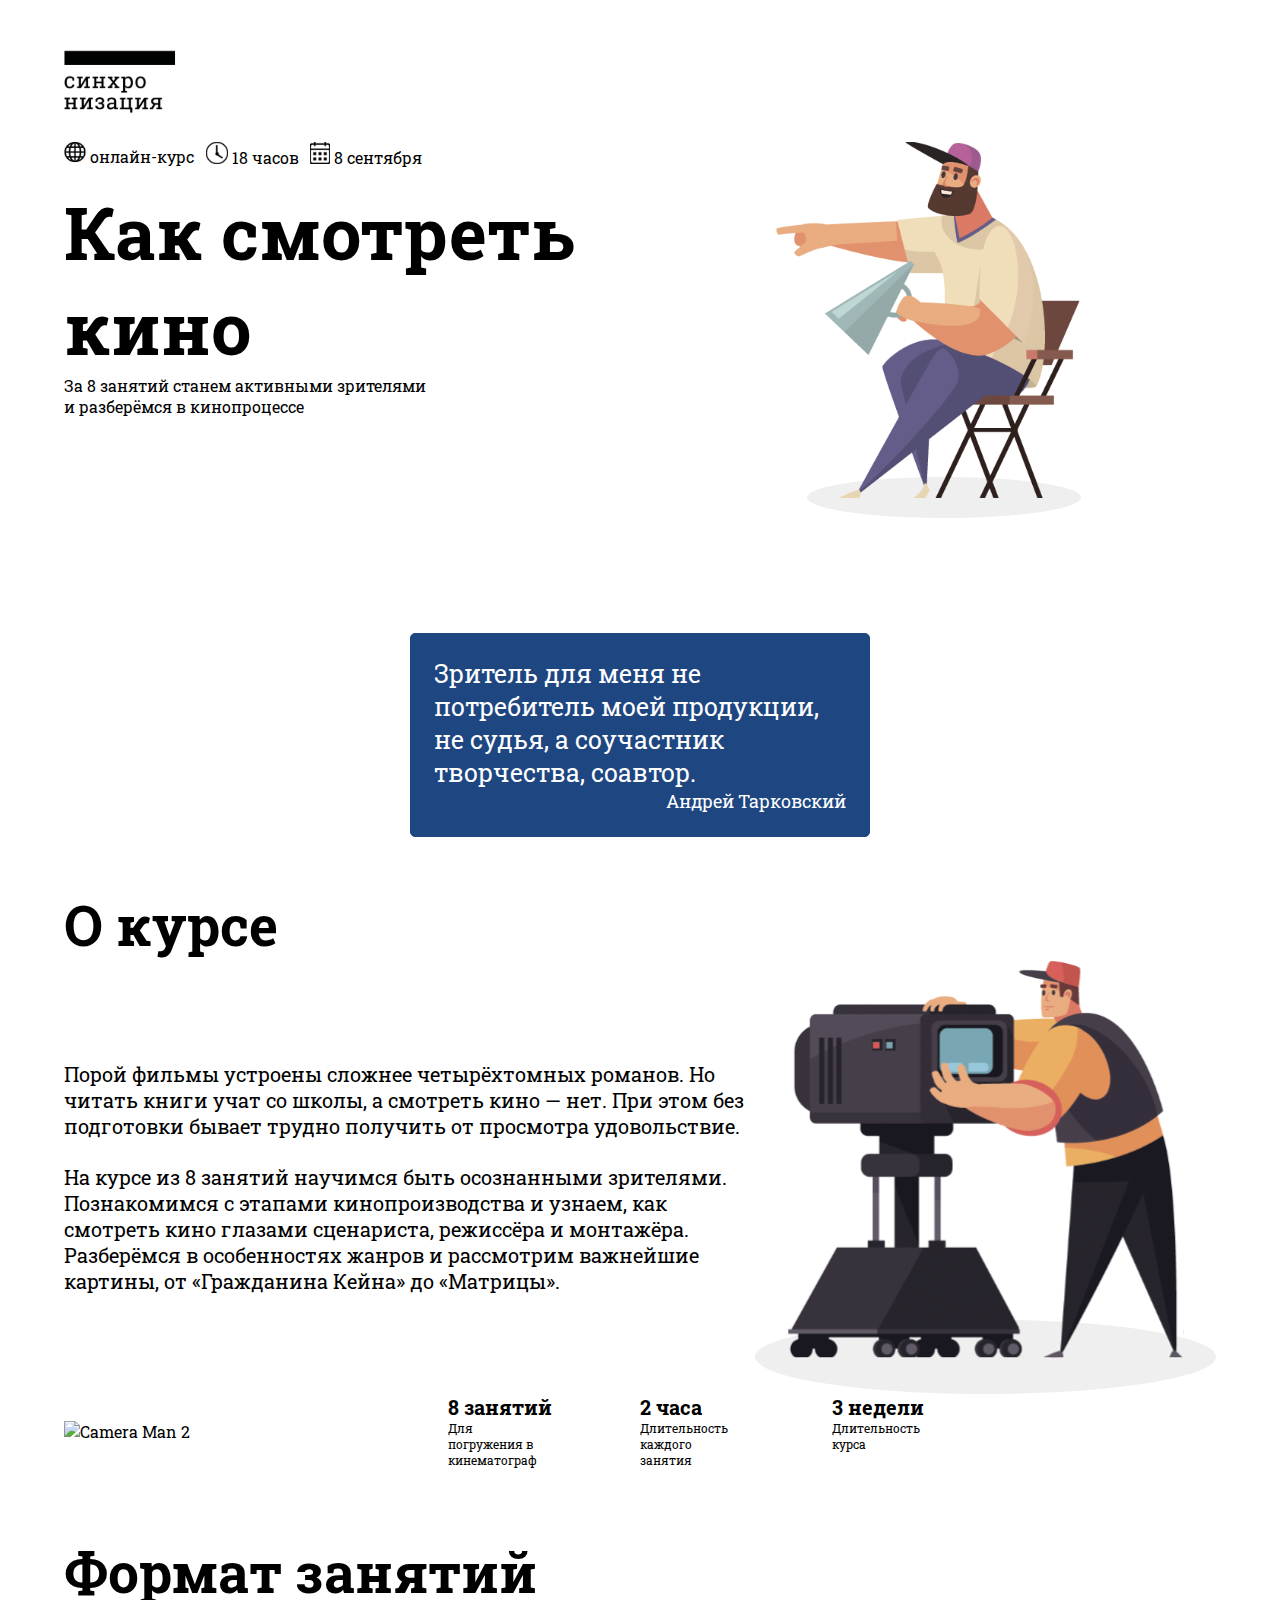
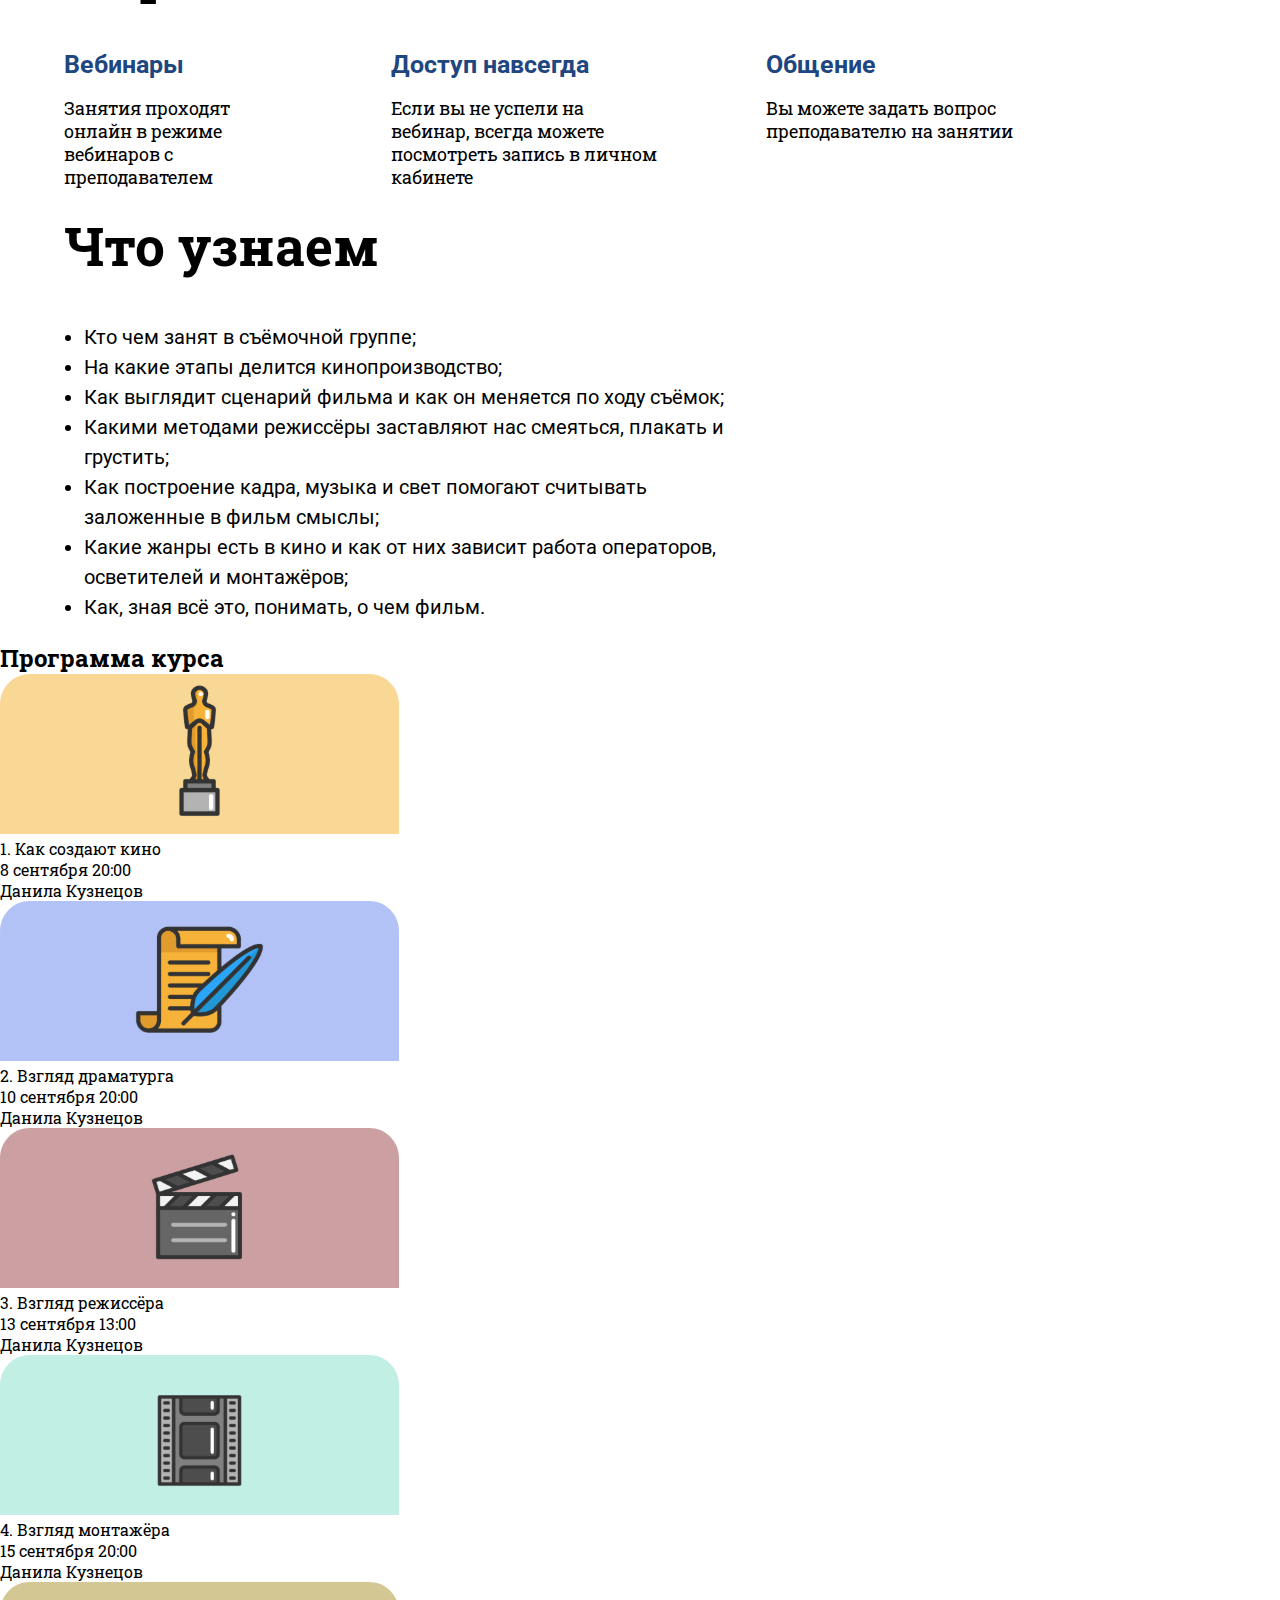
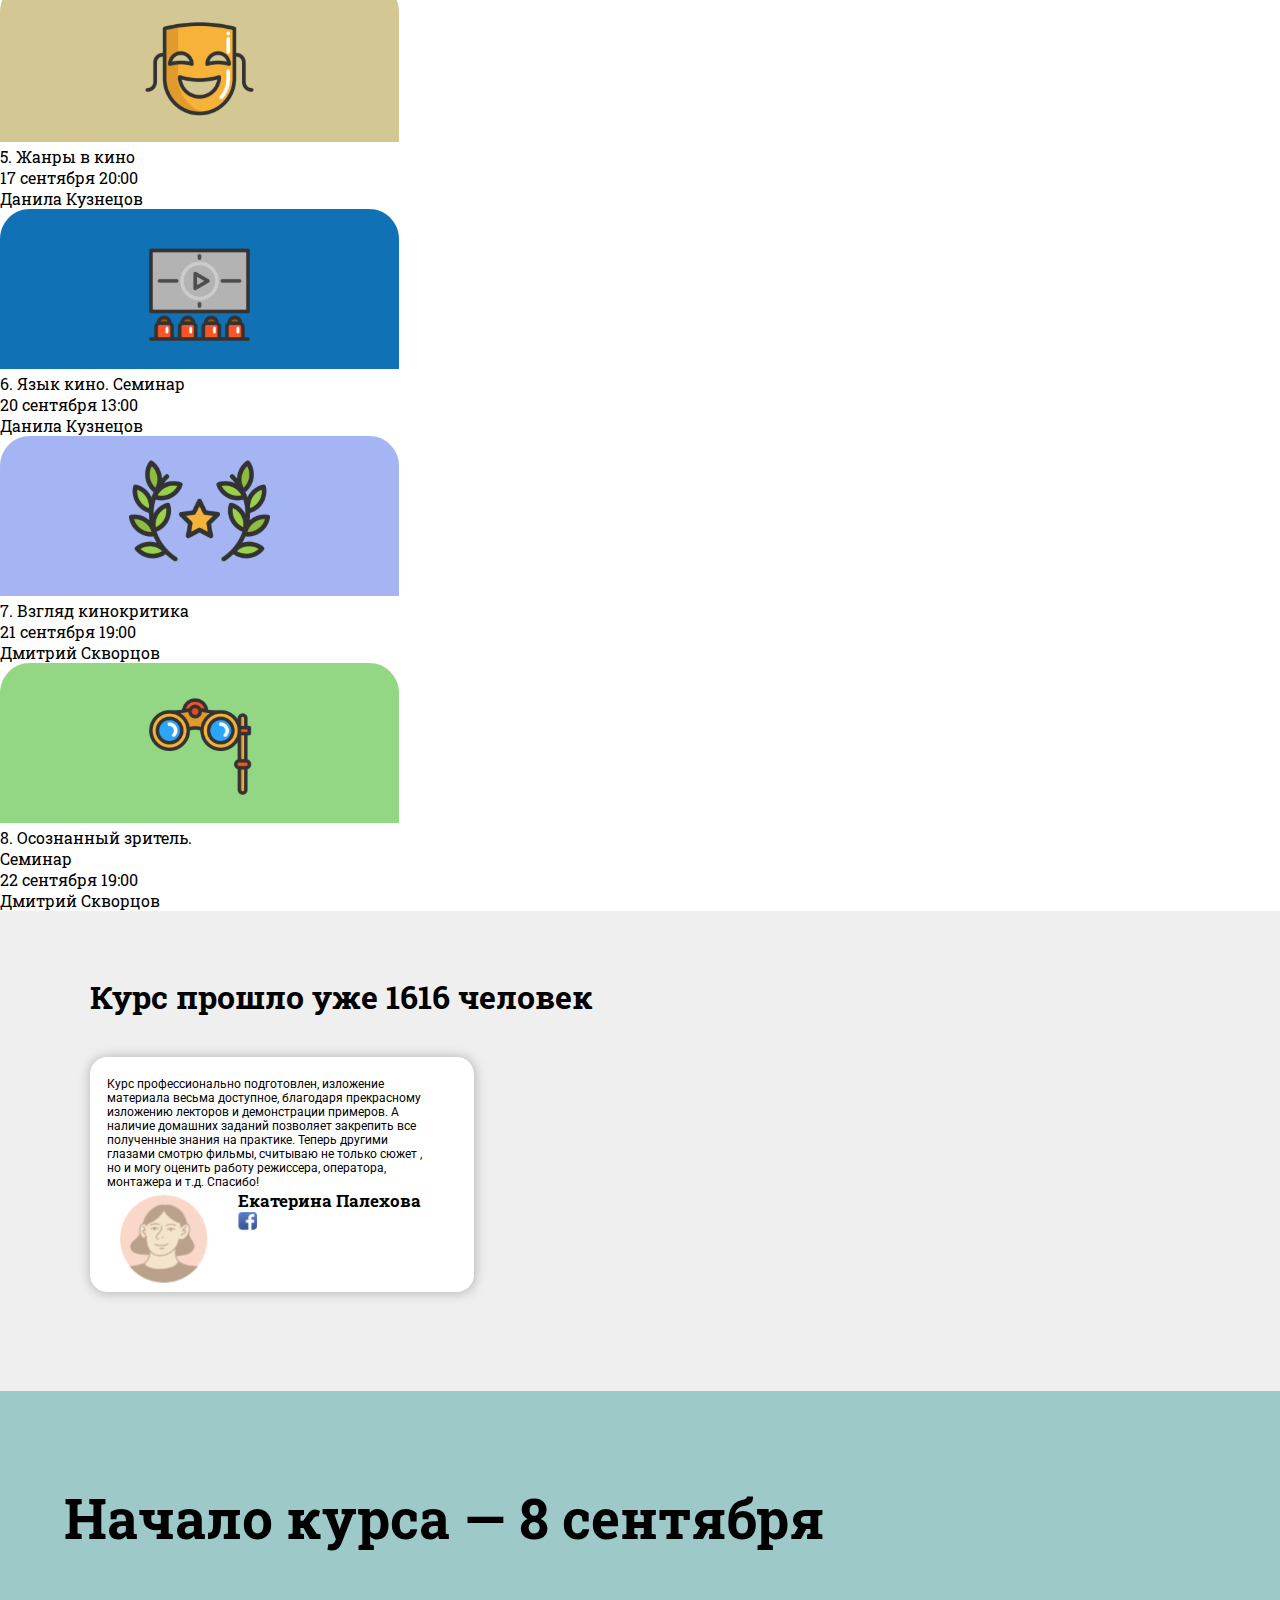
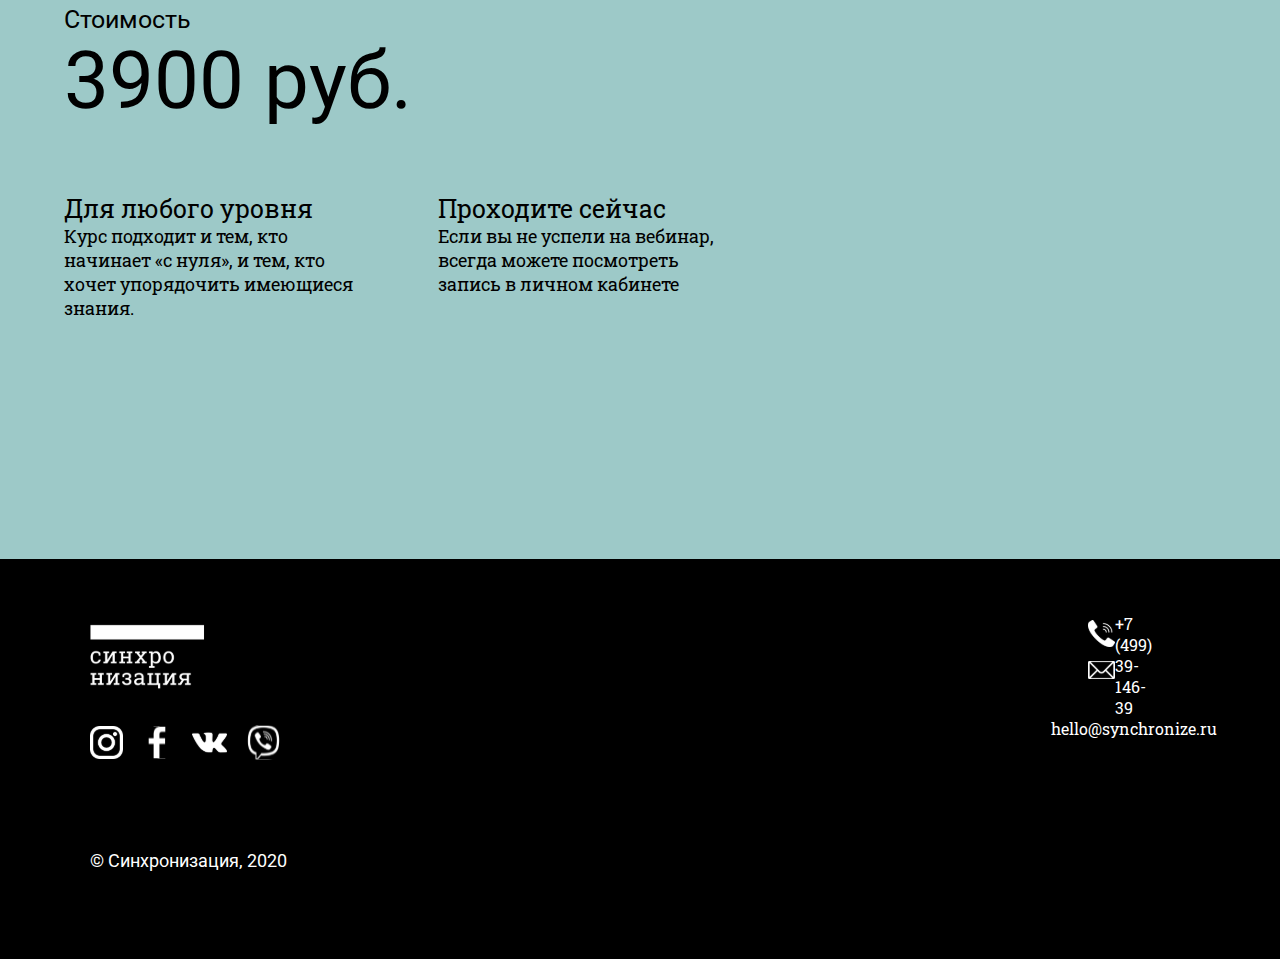
==== index.html @ 1a5b7fbc "Update index.html" ====
<!DOCTYPE html>
<html lang="en">

<head>
    <meta charset="UTF-8">
    <meta http-equiv="X-UA-Compatible" content="IE=edge">
    <meta name="viewport" content="width=device-width, initial-scale=1.0">
    <title>Document</title>
    <link rel="stylesheet" href="header.css">
    <link rel="stylesheet" href="section2.css">
    <link rel="stylesheet" href="section1.css">
    <link rel="stylesheet" href="general.css">
    <link rel="stylesheet" href="header.css">
    <link rel="stylesheet" href="footer.css">
</head>

<body>
    <header>
        <div>
            <div class="h-kak-smotret-film">
               <div class="h-logo">
                  <img src="./img/part-1-logo_mobile_black 1 (1).svg" alt="logo">
               </div>
               
               <div class="h-section-2">
                  <div class="h-icon-and-text">
                     <div class="h-icons">
                        <div class="h-margin-icon">
                           <img class="h-globe-icon" src="./img/part-1-globe.svg" alt="Globe Icon">
                           <span class="h-globe-info margin-text-logo">онлайн-курс</span>
                        </div>
      
                        <div class="h-margin-icon ">
                           <img class="h-clock-icon" src="./img/part-1-clock-icon.svg" alt="Clock Icon">
                           <span class="h-Clock-info margin-text-logo">18 часов</span>
                        </div>
      
                        <div>
                           <img class="h-calendar-icon" src="./img/part-1calendar_2.svg" alt="Calendar Icon">
                           <span class="h-calendar-info margin-text-logo">8 сентября</span>
                        </div>
                     </div>
                     <div class="h-left-box">
                        <h1>Как смотреть кино</h1>
                        <p>За 8 занятий станем активными зрителями <br>
                              и разберёмся в кинопроцессе</p>
                     </div>  
                  </div>
                  <div class="h-right-box">
                     <div class="h-img">
                        <img class="h-img-1" src="img/part-1-chair-sitting-man.svg" alt="">
                     </div>
                  </div>
               </div>
            
      
               <div class="h-blue-box">
                  <div>
                     <p class="h-comment">Зритель для меня 
                        не <br>потребитель моей продукции,<br> не судья, а соучастник<br> творчества, соавтор. </p>
                     <p class="h-comment-author">Андрей Тарковский</p>
                  </div>
               </div>
            </div>
 
      
         <div class="h-o-kurse">
            <div class="h-section-1">
               <h1>О курсе</h1>
      
               <div class="h-container">
                  <div class="h-left-box">
                     <div class="h-text">
                        <p>Порой фильмы устроены сложнее четырёхтомных романов. Но читать книги учат со школы, а смотреть
                           кино — нет. При этом без подготовки бывает трудно получить от просмотра удовольствие.
                        </p>
                        <p> На курсе из 8 занятий научимся быть осознанными зрителями. Познакомимся с этапами
                           кинопроизводства и узнаем, как смотреть кино глазами сценариста, режиссёра и монтажёра.
                           Разберёмся в особенностях жанров и рассмотрим важнейшие картины, от «Гражданина Кейна» до
                           «Матрицы».
                        </p>
                     </div>
                  </div>
                  <div class="h-right-box">
                     <div class="h-img">
                        <img class="h-img-1" src="img/part-2-camerman.svg" alt="Camera Man">
                     </div>
                  </div>
               </div>
            </div>
            <div class="h-section-2">
               <div class="h-container">
      
                  <div class="h-left-box">
                     <div class="h-img">
                        <img src="h-img/part-2-other-cameraman.svg" alt="Camera Man 2">
                     </div>
                  </div>
                  <div class="h-right-box">
                     <div class="h-text">
                        <h3 class="h-heading3">8 занятий </h3>
                        <p class="h-text2">Для погружения
                           в кинематограф</p>
                     </div>
                     <div class="h-text">
                        <h3 class="h-heading3">2 часа </h3>
                        <p class="h-text2">Длительность
                           каждого занятия</p>
                     </div>
                     <div class="h-text">
                        <h3 class="h-heading3">3 недели</h3>
                        <p class="h-text2">Длительность
                           курса</p>
                     </div>
                  </div>
               </div>
            </div>
         </div>
    </header>

      
    <article>
      <main>
            <div class="m-all">
                <h2 class="m-first">Формат занятий</h2>
                <div class="m-txtname">
                    <div class="m-txt1">
                        <p class="m-blue">Вебинары</p>
                        <p class="m-black">Занятия проходят онлайн
                            в режиме вебинаров
                            с преподавателем</p>
                    </div>
                    <div class="m-txt2">
                        <p class="m-blue">Доступ навсегда</p>
                        <p class="m-black">Если вы не успели на вебинар, всегда можете посмотреть запись в личном кабинете</p>
    
                    </div>
                    <div class="m-txt3">
                        <p class="m-blue">Общение</p>
                        <p class="m-black">Вы можете задать вопрос преподавателю на занятии</p>
    
                    </div>
    
                </div>
            </div>
            <div class="m-all2">
                <h2 class="m-second">Что узнаем</h2>
                <ul class="m-list">
                    <li>Кто чем занят в съёмочной группе;</li>
                    <li>На какие этапы делится кинопроизводство;</li>
                    <li>Как выглядит сценарий фильма и как он меняется по ходу съёмок;</li>
                    <li>Какими методами режиссёры заставляют нас смеяться, плакать и грустить;</li>
                    <li>Как построение кадра, музыка и свет помогают считывать заложенные в фильм смыслы;</li>
                    <li>Какие жанры есть в кино и как от них зависит работа операторов, осветителей и монтажёров;</li>
                    <li>Как, зная всё это, понимать, о чем фильм.</li>
                </ul>
            </div>
        </main>
      
        <section>
            <div class="s-main2">
                <div class="s-main2h2">
                    <h2>Программа курса</h2>
                </div>
                <div class="s-main2container">
                    <div class="s-rec">
                        <img src="img/Rectangle 5.svg" alt="Rectangle5">
                        <p class="s-main2-p1">1. Как создают кино</p>
                        <p class="s-main2-p2">8 сентября 20:00<br>Данила Кузнецов</p>
                    </div>
                    <div class="s-rec">
                        <img src="img/Rectangle 7.svg" alt="Rectangle5">
                        <p class="s-main2-p1">2. Взгляд драматурга</p>
                        <p class="s-main2-p2">10 сентября 20:00<br>Данила Кузнецов</p>
                    </div>
                    <div class="s-rec">
                        <img src="img/Rectangle 9.svg" alt="Rectangle5">
                        <p class="s-main2-p1">3. Взгляд режиссёра</p>
                        <p class="s-main2-p2">13 сентября 13:00<br>Данила Кузнецов</p>
                    </div>
                    <div class="s-rec">
                        <img src="img/Rectangle 13.svg" alt="Rectangle5">
                        <p class="s-main2-p1">4. Взгляд монтажёра</p>
                        <p class="s-main2-p2">15 сентября 20:00<br>Данила Кузнецов</p>
                    </div>
                    <div class="s-rec">
                        <img src="img/Rectangle 14.svg" alt="Rectangle5">
                        <p class="s-main2-p1">5. Жанры в кино</p>
                        <p class="s-main2-p2">17 сентября 20:00<br>Данила Кузнецов</p>
                    </div>
                    <div class="s-rec">
                        <img src="img/Rectangle 15.svg" alt="Rectangle5">
                        <p class="s-main2-p1">6. Язык кино. Семинар</p>
                        <p class="s-main2-p2">20 сентября 13:00<br>Данила Кузнецов</p>
                    </div>
                    <div class="s-rec">
                        <img src="img/Rectangle 19.svg" alt="Rectangle5">
                        <p class="s-main2-p1">7. Взгляд кинокритика</p>
                        <p class="s-main2-p2">21 сентября 19:00<br>Дмитрий Скворцов</p>
                    </div>
                    <div class="s-rec">
                        <img src="img/Rectangle 20.svg" alt="Rectangle5">
                        <p class="s-main2-p1">8. Осознанный зритель.<br>Семинар</p>
                        <p class="s-main2-p2">22 сентября 19:00<br>Дмитрий Скворцов</p>
                    </div>
                </div>
            </div>
        </section>
    </article>
  
  
  
    <footer>
      <div class="general-information-description">
            <div class="main-information">
                <div class="participate-user">
                    <h2 class="participate-user-information">Курс прошло уже 1616 человек</h2>
                </div>
                <div class="general-user-box">
                    <div class="general-user-information">
                        <p class="user-feedback">Курс профессионально подготовлен, изложение материала весьма доступное, благодаря прекрасному изложению лекторов и демонстрации примеров. А наличие домашних заданий позволяет закрепить все полученные знания на практике. Теперь
                            другими глазами смотрю фильмы, считываю не только сюжет , но и могу оценить работу режиссера, оператора, монтажера и т.д. Спасибо!</p>
                    </div>
                    <div class="user-description">
                        <div>
                            <img src="./img/1 9.svg " alt="user-photo" class="user-photo">
                        </div>
                        <div class="user-about">
                            <p class="user-name">Екатерина Палехова</p>
                            <img src="./img/fb_2 1.svg " alt="facebook logo" class="facebook-icon">
                        </div>
                    </div>
                </div>
            </div>
        </div>
        <div class="general-course-information">

            <div class="course-date">
                <h2 class="course-start-date">Начало курса — 8 сентября</h2>
            </div>
            <div class="price-information">
                <p class="price">Стоимость</p>
                <p class="price-value">3900 руб.</p>
            </div>
            <div class="general-usage-rules">
                <div class="compliance-rules">
                    <p class="statement">Для любого уровня</p>
                    <p class="detailed-explanation">Курс подходит и тем, кто начинает «с нуля», и тем, кто хочет упорядочить имеющиеся знания.</p>
                </div>
                <div class="item2">
                    <p class="statement">Проходите сейчас</p>
                    <p class="detailed-explanation">Если вы не успели на вебинар, всегда можете посмотреть запись в личном кабинете</p>
                </div>
            </div>
        </div>
        <div class="general-social-information">
            <div class="social-footer">
                <div class="social-account">
                    <div class="main-logo">
                        <img src="/img/logo_mobile_white 1.svg" alt="sinxron-logo" class="sinxron-logo">
                    </div>
                    <div class="social-icons">
                        <img src="./img/instagram.svg" alt="instagram-logo" class="instagram">
                        <img src="./img/fb.svg" alt="facebook-logo" class="facebook">
                        <img src="./img/social.svg" alt="social-logo" class="social">
                        <img src="./img/whatsapp.svg" alt="whatsapp-logo" class="whatsapp">
                    </div>
                </div>
                <div class="contact-about">
                    <div class="phone-information">
                        <div>
                            <img src="./img/phone_white.svg" alt="phone-logo" class="phone-logo">
                        </div>
                        <div>
                            <img src="./img/mail_white.svg" alt="mail-logo" class="mail-logo">
                        </div>
                    </div>
                    <div class="email-account">

                        <div class="user-number">
                            <p class="number">+7 (499) 39-146-39</p>
                        </div>
                        <div>
                            <p class="email">hello@synchronize.ru</p>
                        </div>
                    </div>
                </div>
            </div>
            <div class="about-the-ending">
                <div class="end-paragraph">
                    <p class="end">© Синхронизация, 2020</p>
                </div>
            </div>
        </div>
    </footer>
</body>

</html>
---- header.css ----
/*Header*/
@import url('https://fonts.googleapis.com/css2?family=Roboto+Slab:wght@100;200;300;400;500;600;700;800;900&display=swap');

* {
    margin: 0;
    padding: 0;
    box-sizing: border-box;
    font-family: Roboto Slab;
}
.h-kak-smotret-film{
    padding: 2% 5%;

}

.h-kak-smotret-film .h-logo {
    margin: 2% 0;
}

.h-kak-smotret-film .h-section-2 {
    justify-content: space-between;
    display: flex;
    flex-wrap: wrap;
}

.h-kak-smotret-film .h-section-2 .h-icon-and-text .h-icons {
    display: flex;
    margin-bottom: 3%;
}

.h-kak-smotret-film .h-section-2 .h-icon-and-text .h-icons .h-margin-icon {
    margin-right: 2%;
}

.h-margin-text-logo {
    margin-left: 10px;
}

.h-kak-smotret-film .h-section-2 .h-icon-and-text{
    width: 50%;
} /**/


.h-kak-smotret-film .h-section-2 .h-icon-and-text .h-left-box h1 {
    font-size: 72px;
}

.h-kak-smotret-film .h-section-2 .h-right-box {
    width: 50%;

}
.h-kak-smotret-film .h-section-2 .h-right-box .h-img {
    display: flex;
    justify-content: center;
}
.h-kak-smotret-film .h-blue-box {
    margin: auto;
    width: 40%;
    border: 1px solid #1E4681;
    background-color: #1E4681;
    border-radius: 5px;
    color: #FFFFFF;
    padding: 2%;
    margin-top: 10%;


}
.h-kak-smotret-film .h-blue-box div .h-comment {
    text-align: left;
    font-size: 25px;
}
.h-kak-smotret-film .h-blue-box div .h-comment-author {
    font-size: 18px;
    text-align: right;
}
.h-o-kurse{
    padding: 2% 5%;

}
.h-o-kurse .h-section-1 h1 {
    font-weight: bold;
    font-size: 55px;
}
.h-o-kurse .h-section-1 .h-container {
    width: 100%;
    display: flex;
    flex-wrap: wrap;
    align-items: center;
    justify-content: space-between;
}
.h-o-kurse .h-section-1 .h-container .h-left-box {
    width: 60%;
}
.h-o-kurse .h-section-1 .h-container .h-left-box p {
    font-size: 20px;
}
.h-o-kurse .h-section-1 .h-container .h-left-box p:first-child {
    margin-bottom: 25px;
}
.h-o-kurse .h-section-1 .h-container .h-right-box {
    width: 40%;
}
.h-o-kurse .h-section-1 .h-container .h-right-box .h-img{
    display: flex;
    justify-content: flex-end;
}
.h-o-kurse .h-section-1 .h-container .h-right-box .h-img .h-img-1{
    width: 100%;
}
.h-o-kurse .h-section-2 .h-container {
    display: flex;
    align-items: center;
}
.h-o-kurse .h-section-2 .h-container .h-right-box {
    width:70%;
    display: flex;
    flex-wrap: wrap;
}

.h-o-kurse .h-section-2 .h-container .h-right-box .h-text {
    width: 25%;
}

.h-o-kurse .h-section-2 .h-container .h-right-box .h-text h3 {
    font-weight: bold;
    font-size: 20px;
}

.h-o-kurse .h-section-2 .h-container .h-right-box .h-text p {
    width: 50%;
    font-size: 12px;
}

.h-o-kurse .h-section-2 .h-container .h-left-box {
    width: 35%;
}

@media (max-width: 1279px) and (min-width: 992px) {
    .h-kak-smotret-film .h-section-2 .h-icon-and-text .h-left-box h1 {
        font-size: 41px ;
    }
    .h-kak-smotret-film .h-section-2 .h-icon-and-text .h-left-box p {
        font-size: 12px ;
    }
    .h-kak-smotret-film .h-blue-box {
        width: 29%;
        margin: auto;
        margin-top: 10%;
    }
    .h-kak-smotret-film .h-blue-box div .h-comment {
        font-size: 14px;
    }
    
    .h-kak-smotret-film .h-blue-box div .h-comment-author {
        font-size: 12px;
    }
    .h-o-kurse .h-section-1 h1 {
        font-size: 32px;
    }
    .h-o-kurse .h-section-1 .h-container .h-left-box {
        line-height: 150%;
    }
    .h-o-kurse .h-section-1 .h-container .h-left-box .h-text p{
        font-size: 14px;
    }
}

@media (min-width: 320px) and (max-width: 991px) {
    
    .h-kak-smotret-film .h-logo img {
        width: 15%;
        height: 15%;
    }

    .h-kak-smotret-film .h-section-2 .h-icon-and-text .h-left-box h1 {
        font-size: 37px ;
    }
    .h-kak-smotret-film .h-section-2 .h-icon-and-text .h-left-box p {
        font-size: 10px ;
    }

    .h-kak-smotret-film .h-section-2 .h-icon-and-text .h-icons img {
        width: 25%;
        height: 25%;
    }
    .h-kak-smotret-film .h-section-2 .h-icon-and-text .h-icons span {
        font-size: 10px;
    }
    .h-kak-smotret-film .h-section-2 .h-icon-and-text .h-icons span {
        font-size: 10px;
        margin-left: -5px;
    }

    .h-kak-smotret-film .h-section-2 .h-icon-and-text{
        width: 100%;
        margin-bottom: 5%;
    }

    .h-kak-smotret-film .h-section-2 .h-right-box {
        width: 100%;
        display: flex;
        justify-content: flex-end;   
    }
    .h-kak-smotret-film .h-section-2 .h-right-box .h-img{
        width: 60%;
            
    }
    .h-kak-smotret-film .h-section-2 .h-right-box .h-img .h-img-1{
        width: 100%;
    }
    .h-kak-smotret-film .h-blue-box {
        width: 70%;
        margin: initial;
        margin-top: 10%;
    }
    .h-kak-smotret-film .h-blue-box div .h-comment {
        font-size: 11px;
    }
    
    .h-kak-smotret-film .h-blue-box div .h-comment-author {
        font-size: 10px;
    }
    .h-o-kurse .h-section-1 h1 {
        font-size: 26px;
    }
    .h-o-kurse .h-section-1 .h-container .h-left-box {
        width: 100%;
        margin-bottom: 10%;
    }
    .h-o-kurse .h-section-1 .h-container .h-left-box .h-text p{
        font-size: 12px;
    }
    .h-o-kurse .h-section-1 .h-container .h-right-box {
        width: 100%;
        
    }
    .h-o-kurse .h-section-1 .h-container .h-right-box .h-img {
        width: 70%;
        margin: auto;
        
    }
    .h-o-kurse .h-section-1 h1 {
        margin-bottom: 4%; 
    }
    
    .h-o-kurse .h-section-2 .h-container .h-left-box {
        display: none;
    }
    .h-o-kurse .h-section-2 .h-container .h-right-box {
        width: 100%;
        margin-top: 10%;

    }
    .h-o-kurse .h-section-2 .h-container .h-right-box .h-text {
        width: 50%;
        margin-bottom: 7%;
    }
}
/*finish header*/
---- section2.css ----
/*section 2*/
@media (min-width:1280px) {

    /*desktop*/
    body {
        font-family: 'Roboto', sans-serif;
    }

    .main2 h2 {
        display: block;
        font-size: 55px;
        font-weight: 700;
        padding: 0px 6%;
        margin-bottom: 100px;
    }

    .rec {
        width: 399px;
        height: 328px;
        background-color: white;
        border-radius: 35px;
        filter: drop-shadow(0 0 25px rgba(0, 0, 0, 0.25));
        margin: 15px;
    }

    .main2-p1 {
        font-weight: bold;
        font-size: 30px;
    }

    .main2-p2 {
        font-size: 25px;
    }

    .main2 img {
        width: 399px;
    }

    .main2container {
        display: flex;
        flex-wrap: wrap;
        padding: 0 3%;
    }

    .rec p {
        margin: 10px;
    }
}

@media (min-width:992px) and (max-width: 1279px) {

    /*tablet*/
    body {
        font-family: 'Roboto', sans-serif;
    }

    .main2 h2 {
        display: block;
        font-size: 32px;
        font-weight: 700;
        padding: 0px 6%;
        margin-bottom: 50px;
    }

    .rec {
        width: 231px;
        height: 190px;
        background-color: white;
        border-radius: 17px;
        filter: drop-shadow(0 0 25px rgba(0, 0, 0, 0.25));
        margin: 15px;
    }

    .main2-p1 {
        font-weight: bold;
        font-size: 17px;
    }

    .main2-p2 {
        font-size: 14px;
    }

    .main2 img {
        width: 231px;
    }

    .main2container {
        display: flex;
        flex-wrap: wrap;
        padding: 0 3%;
    }

    .rec p {
        margin: 10px;
    }
}

@media (min-width:320px) and (max-width: 991px) {

    /*mobile*/
    body {
        font-family: 'Roboto', sans-serif;
    }

    .main2 h2 {
        display: block;
        font-size: 26px;
        font-weight: 700;
        padding: 0px 6%;
        margin-bottom: 30px;
        text-align: center;
    }

    .rec {
        width: 186px;
        height: 153px;
        background-color: white;
        border-radius: 17px;
        filter: drop-shadow(0 0 25px rgba(0, 0, 0, 0.25));
        margin: 15px;
    }

    .main2-p1 {
        font-weight: bold;
        font-size: 14px;
    }

    .main2-p2 {
        font-size: 12px;
    }

    .main2 img {
        width: 186px;
    }

    .main2container {
        display: flex;
        flex-wrap: wrap;
        flex-direction: column;
        align-items: center;
        justify-content: center;
        padding: 0 3%;
    }

    .rec p {
        margin: 10px;
    }
}

/*finish section 2*/
---- section1.css ----
/*section 1*/
@media (min-width: 1280px) {

    /* Desktop */
    .m-all {
        margin-left: 5%;

    }

    .m-all h2 {
        font-family: 'Roboto Slab', serif;
        font-size: 55px;
        line-height: 101.38%;
        margin: 50px 0;

    }

    .m-txtname {
        display: flex;
        justify-content: space-between;
        font-family: Roboto;
        font-size: 18px;
        font-style: normal;
        font-weight: 400;
        line-height: 23px;
        width: 80%;
    }

    .m-txt1 {
        width: 223px;

    }

    .m-txt2 {
        height: 109px;
        width: 271px;
    }

    .m-txt3 {
        height: 109px;
        width: 271px;
    }

    .m-blue {
        color: #1E4681;
        font-family: Roboto;
        font-style: normal;
        font-weight: bold;
        font-size: 25px;
        line-height: 130%;
        margin-bottom: 15px;
    }

    .m-list {
        padding: 20px;
    }

    .m-all2 {
        margin-left: 5%;

    }

    .m-second {
        font-family: 'Roboto Slab', serif;
        font-size: 53px;
        line-height: 101.38%;
        margin: 30px 0;
    }

    ul li {
        font-family: Roboto;
        font-style: normal;
        font-weight: normal;
        font-size: 20px;
        line-height: 150%;
        width: 662px;
    }
}





@media (min-width: 992px) and (max-width: 1279px) {

    /* Tablet */
    .m-all {
        margin-left: 5%;
    }

    .m-all h2 {
        font-family: 'Roboto Slab', serif;
        font-size: 50px;
        line-height: 101.38%;
        margin: 40px 0;
    }

    .m-txtname {
        display: flex;
        justify-content: space-between;
        font-family: Roboto;
        font-size: 18px;
        font-style: normal;
        font-weight: 400;
        line-height: 23px;
        width: 90%;
    }

    .m-txt1 {
        width: 223px;
        margin-right: 30px;
    }

    .m-txt2 {
        width: 271px;
        margin-right: 30px;
    }

    .m-txt3 {
        width: 271px;
    }

    .m-blue {
        color: #1E4681;
        font-family: Roboto;
        font-style: normal;
        font-weight: bold;
        font-size: 23px;
        line-height: 130%;
        margin-bottom: 15px;
    }

    .m-all2 {
        margin-left: 5%;
    }

    .m-second {
        font-family: 'Roboto Slab', serif;
        font-size: 50px;
        line-height: 101.38%;
        margin: 30px 0;
    }

    ul li {
        font-family: Roboto;
        font-style: normal;
        font-weight: normal;
        font-size: 18px;
        line-height: 150%;
        width: 662px;
    }
}




@media (min-width: 320px) and (max-width: 991px) {

    /* Smartfon */
    .m-all h2 {
        font-family: 'Roboto Slab', serif;
        font-size: 35px;
        line-height: 101.38%;
        margin: 50px 0;
    }

    .m-txtname {
        font-family: Roboto;
        font-size: 18px;
        font-style: normal;
        font-weight: 400;
        line-height: 23px;
        width: 80%;
    }

    .m-all {
        margin-left: 5%;
    }

    .m-txt1 {
        margin-right: 30px;
    }

    .m-txt2 {
        height: 109px;
        margin-right: 30px;
    }

    .m-blue {
        color: #1E4681;
        font-family: Roboto;
        font-style: normal;
        font-weight: bold;
        font-size: 20px;
        line-height: 130%;
    }

    .m-black {
        font-size: 15px;
        margin-bottom: 20px;
    }

    .m-all2 {
        margin-left: 5%;
    }

    .m-second {
        font-family: 'Roboto Slab', serif;
        font-size: 32px;
        line-height: 101.38%;
        margin: 30px 0;
    }

    ul li {
        font-family: Roboto;
        font-style: normal;
        font-weight: normal;
        font-size:
            14px;
        line-height: 150%;

    }
}

/*finish section 1*/
---- general.css ----
@import url('https://fonts.googleapis.com/css2?family=Roboto+Slab:wght@100;200;300;400;500;600;700;800;900&family=Roboto:wght@100;300;400;500;700;900&display=swap');
@import url('https://fonts.googleapis.com/css2?family=Roboto:ital,wght@0,100;0,300;0,400;0,500;0,700;0,900;1,100;1,300;1,400;1,500;1,700;1,900&display=swap');

* {
    margin: 0;
    padding: 0;
    box-sizing: border-box;
}
---- header.css ----
/*Header*/
@import url('https://fonts.googleapis.com/css2?family=Roboto+Slab:wght@100;200;300;400;500;600;700;800;900&display=swap');

* {
    margin: 0;
    padding: 0;
    box-sizing: border-box;
    font-family: Roboto Slab;
}
.h-kak-smotret-film{
    padding: 2% 5%;

}

.h-kak-smotret-film .h-logo {
    margin: 2% 0;
}

.h-kak-smotret-film .h-section-2 {
    justify-content: space-between;
    display: flex;
    flex-wrap: wrap;
}

.h-kak-smotret-film .h-section-2 .h-icon-and-text .h-icons {
    display: flex;
    margin-bottom: 3%;
}

.h-kak-smotret-film .h-section-2 .h-icon-and-text .h-icons .h-margin-icon {
    margin-right: 2%;
}

.h-margin-text-logo {
    margin-left: 10px;
}

.h-kak-smotret-film .h-section-2 .h-icon-and-text{
    width: 50%;
} /**/


.h-kak-smotret-film .h-section-2 .h-icon-and-text .h-left-box h1 {
    font-size: 72px;
}

.h-kak-smotret-film .h-section-2 .h-right-box {
    width: 50%;

}
.h-kak-smotret-film .h-section-2 .h-right-box .h-img {
    display: flex;
    justify-content: center;
}
.h-kak-smotret-film .h-blue-box {
    margin: auto;
    width: 40%;
    border: 1px solid #1E4681;
    background-color: #1E4681;
    border-radius: 5px;
    color: #FFFFFF;
    padding: 2%;
    margin-top: 10%;


}
.h-kak-smotret-film .h-blue-box div .h-comment {
    text-align: left;
    font-size: 25px;
}
.h-kak-smotret-film .h-blue-box div .h-comment-author {
    font-size: 18px;
    text-align: right;
}
.h-o-kurse{
    padding: 2% 5%;

}
.h-o-kurse .h-section-1 h1 {
    font-weight: bold;
    font-size: 55px;
}
.h-o-kurse .h-section-1 .h-container {
    width: 100%;
    display: flex;
    flex-wrap: wrap;
    align-items: center;
    justify-content: space-between;
}
.h-o-kurse .h-section-1 .h-container .h-left-box {
    width: 60%;
}
.h-o-kurse .h-section-1 .h-container .h-left-box p {
    font-size: 20px;
}
.h-o-kurse .h-section-1 .h-container .h-left-box p:first-child {
    margin-bottom: 25px;
}
.h-o-kurse .h-section-1 .h-container .h-right-box {
    width: 40%;
}
.h-o-kurse .h-section-1 .h-container .h-right-box .h-img{
    display: flex;
    justify-content: flex-end;
}
.h-o-kurse .h-section-1 .h-container .h-right-box .h-img .h-img-1{
    width: 100%;
}
.h-o-kurse .h-section-2 .h-container {
    display: flex;
    align-items: center;
}
.h-o-kurse .h-section-2 .h-container .h-right-box {
    width:70%;
    display: flex;
    flex-wrap: wrap;
}

.h-o-kurse .h-section-2 .h-container .h-right-box .h-text {
    width: 25%;
}

.h-o-kurse .h-section-2 .h-container .h-right-box .h-text h3 {
    font-weight: bold;
    font-size: 20px;
}

.h-o-kurse .h-section-2 .h-container .h-right-box .h-text p {
    width: 50%;
    font-size: 12px;
}

.h-o-kurse .h-section-2 .h-container .h-left-box {
    width: 35%;
}

@media (max-width: 1279px) and (min-width: 992px) {
    .h-kak-smotret-film .h-section-2 .h-icon-and-text .h-left-box h1 {
        font-size: 41px ;
    }
    .h-kak-smotret-film .h-section-2 .h-icon-and-text .h-left-box p {
        font-size: 12px ;
    }
    .h-kak-smotret-film .h-blue-box {
        width: 29%;
        margin: auto;
        margin-top: 10%;
    }
    .h-kak-smotret-film .h-blue-box div .h-comment {
        font-size: 14px;
    }
    
    .h-kak-smotret-film .h-blue-box div .h-comment-author {
        font-size: 12px;
    }
    .h-o-kurse .h-section-1 h1 {
        font-size: 32px;
    }
    .h-o-kurse .h-section-1 .h-container .h-left-box {
        line-height: 150%;
    }
    .h-o-kurse .h-section-1 .h-container .h-left-box .h-text p{
        font-size: 14px;
    }
}

@media (min-width: 320px) and (max-width: 991px) {
    
    .h-kak-smotret-film .h-logo img {
        width: 15%;
        height: 15%;
    }

    .h-kak-smotret-film .h-section-2 .h-icon-and-text .h-left-box h1 {
        font-size: 37px ;
    }
    .h-kak-smotret-film .h-section-2 .h-icon-and-text .h-left-box p {
        font-size: 10px ;
    }

    .h-kak-smotret-film .h-section-2 .h-icon-and-text .h-icons img {
        width: 25%;
        height: 25%;
    }
    .h-kak-smotret-film .h-section-2 .h-icon-and-text .h-icons span {
        font-size: 10px;
    }
    .h-kak-smotret-film .h-section-2 .h-icon-and-text .h-icons span {
        font-size: 10px;
        margin-left: -5px;
    }

    .h-kak-smotret-film .h-section-2 .h-icon-and-text{
        width: 100%;
        margin-bottom: 5%;
    }

    .h-kak-smotret-film .h-section-2 .h-right-box {
        width: 100%;
        display: flex;
        justify-content: flex-end;   
    }
    .h-kak-smotret-film .h-section-2 .h-right-box .h-img{
        width: 60%;
            
    }
    .h-kak-smotret-film .h-section-2 .h-right-box .h-img .h-img-1{
        width: 100%;
    }
    .h-kak-smotret-film .h-blue-box {
        width: 70%;
        margin: initial;
        margin-top: 10%;
    }
    .h-kak-smotret-film .h-blue-box div .h-comment {
        font-size: 11px;
    }
    
    .h-kak-smotret-film .h-blue-box div .h-comment-author {
        font-size: 10px;
    }
    .h-o-kurse .h-section-1 h1 {
        font-size: 26px;
    }
    .h-o-kurse .h-section-1 .h-container .h-left-box {
        width: 100%;
        margin-bottom: 10%;
    }
    .h-o-kurse .h-section-1 .h-container .h-left-box .h-text p{
        font-size: 12px;
    }
    .h-o-kurse .h-section-1 .h-container .h-right-box {
        width: 100%;
        
    }
    .h-o-kurse .h-section-1 .h-container .h-right-box .h-img {
        width: 70%;
        margin: auto;
        
    }
    .h-o-kurse .h-section-1 h1 {
        margin-bottom: 4%; 
    }
    
    .h-o-kurse .h-section-2 .h-container .h-left-box {
        display: none;
    }
    .h-o-kurse .h-section-2 .h-container .h-right-box {
        width: 100%;
        margin-top: 10%;

    }
    .h-o-kurse .h-section-2 .h-container .h-right-box .h-text {
        width: 50%;
        margin-bottom: 7%;
    }
}
/*finish header*/
---- footer.css ----
/* desktop */

@media only screen and (min-width: 1280px) {
    body {
        margin: 0;
    }
    .general-information-description {
        width: 100%;
        height: 480px;
        background-color: #EFEFEF;
    }
    .main-information {
        display: flex;
        flex-direction: column;
    }
    .participate-user {
        margin-top: 5%;
        margin-left: 7%;
    }
    .participate-user-information {
        margin: 0;
        font-family: 'Roboto Slab', serif;
        font-style: normal;
        font-weight: bold;
        font-size: 32px;
    }
    .general-user-box {
        border-radius: 17.375px;
        background-color: #FFFFFF;
        width: 30%;
        height: 30%;
        box-shadow: 0.579167px 0.579167px 11.5833px rgba(0, 0, 0, 0.25);
        margin-top: 3%;
        margin-left: 7%;
    }
    .general-user-information {
        width: 90%;
        height: 80%;
    }
    .user-feedback {
        font-family: 'Roboto', sans-serif;
        font-size: 12px;
        font-style: normal;
        font-weight: 400;
        margin-left: 5%;
        margin-top: 6%;
    }
    .user-description {
        display: flex;
        margin-left: 5%;
    }
    .user-name {
        font-weight: 700;
        font-family: 'Roboto Slab', serif;
        font-size: 17px;
    }
    .user-about {
        margin-left: 5%;
    }
    .general-course-information {
        background-color: #9DC9C8;
        height: 768px;
        width: 100%;
    }
    .general-usage-rules {
        display: flex;
        font-family: 'Roboto', sans-serif;
        color: #000000;
        margin-top: 5%;
        margin-left: 5%;
    }
    .compliance-rules {
        margin-right: 80px;
    }
    .statement {
        font-size: 25px;
        width: 294px;
        height: 32px;
    }
    .detailed-explanation {
        font-size: 18px;
        width: 294px;
        height: 70px;
    }
    .course-date {
        padding-top: 7%;
        padding-left: 5%;
    }
    .price-information {
        padding-left: 5%;
        margin-top: 4%;
    }
    .course-start-date {
        font-size: 55px;
        font-family: 'Roboto Slab', serif;
        font-weight: 700;
    }
    .price {
        font-family: 'Roboto', sans-serif;
        font-size: 25px;
        margin: 0;
    }
    .price-value {
        font-family: 'Roboto', sans-serif;
        font-size: 80px;
        margin: 0;
    }
    .general-social-information {
        background-color: #000000;
        width: 100%;
        height: 400px;
    }
    .end-paragraph {
        width: 230px;
        height: 40px;
    }
    .social-footer {
        display: flex;
        justify-content: space-between;
    }
    .social-icons {
        margin-top: 30px;
        width: 190px;
        display: flex;
        justify-content: space-between;
    }
    .phone-information,
    .email-account {
        width: 60%;
        justify-content: space-evenly;
        align-items: center;
    }
    .number,
    .email,
    .end {
        color: #ffffff;
    }
    .contact-about {
        width: 15%;
        display: flex;
        padding-top: 4%;
        padding-right: 10%;
    }
    .phone-information {
        display: flex;
        margin-right: 0;
        flex-direction: column;
        height: 55%;
    }
    .email-account {
        display: flex;
        margin-top: 4%;
        height: 55%;
        flex-direction: column;
        margin-left: 0;
    }
    .social-account {
        padding-left: 7%;
        padding-top: 5%;
    }
    .number {
        margin: 0;
    }
    .about-the-ending {
        padding-left: 7%;
        padding-top: 7%;
    }
    .end {
        font-family: 'Roboto', sans-serif;
        font-size: 18px;
    }
}


/*tablet*/

@media (max-width: 1279px) and (min-width: 992px) {
    body {
        margin: 0;
    }
    .general-information-description {
        width: 100%;
        height: 400px;
        background-color: #EFEFEF;
    }
    .main-information {
        display: flex;
        flex-direction: column;
    }
    .participate-user {
        margin-top: 4%;
        margin-left: 7%;
    }
    .participate-user-information {
        margin: 0;
        font-family: 'Roboto Slab', serif;
        font-style: normal;
        font-weight: bold;
        font-size: 32px;
    }
    .general-user-box {
        border-radius: 17.375px;
        background-color: #FFFFFF;
        width: 35%;
        height: 1%;
        box-shadow: 0.579167px 0.579167px 11.5833px rgba(0, 0, 0, 0.25);
        margin-top: 3%;
        margin-left: 7%;
    }
    .user-feedback {
        font-family: 'Roboto', sans-serif;
        font-size: 12px;
        font-style: normal;
        font-weight: 400;
        margin-left: 5%;
        margin-top: 6%;
    }
    .general-user-information {
        width: 91%;
        height: 80%;
    }
    .user-description {
        display: flex;
        margin-left: 5%;
    }
    .user-name {
        font-weight: 700;
        font-family: 'Roboto Slab', serif;
        font-size: 17px;
    }
    .user-about {
        margin-left: 5%;
    }
    .general-course-information {
        background-color: #9DC9C8;
        height: 600px;
        width: 100%;
    }
    .general-usage-rules {
        display: flex;
        font-family: 'Roboto', sans-serif;
        color: #000000;
        margin-top: 5%;
        margin-left: 5%;
    }
    .compliance-rules {
        margin-right: 80px;
    }
    .statement {
        font-size: 14px;
        width: 170px;
        height: 19px;
    }
    .detailed-explanation {
        font-size: 10px;
        width: 170px;
        height: 41px;
    }
    .course-date {
        padding-top: 7%;
        padding-left: 5%;
    }
    .price-information {
        padding-left: 5%;
        margin-top: 4%;
    }
    .course-start-date {
        font-size: 32px;
        font-family: 'Roboto Slab', serif;
        font-weight: 700;
    }
    .price {
        font-family: 'Roboto', sans-serif;
        font-size: 14px;
        margin: 0;
    }
    .price-value {
        font-family: 'Roboto', sans-serif;
        font-size: 46px;
        margin: 0;
    }
    .general-social-information {
        background-color: #000000;
        width: 100%;
        height: 366px;
    }
    .end-paragraph {
        width: 230px;
        height: 40px;
    }
    .social-footer {
        display: flex;
        justify-content: space-between;
    }
    .social-icons {
        margin-top: 30px;
        width: 130px;
        display: flex;
        justify-content: space-between;
    }
    .phone-information,
    .email-account {
        width: 60%;
        justify-content: space-evenly;
        align-items: center;
    }
    .number,
    .email,
    .end {
        color: #ffffff;
    }
    .contact-about {
        width: 15%;
        display: flex;
        padding-top: 4%;
        padding-right: 10%;
    }
    .phone-information {
        display: flex;
        margin-right: 0;
        flex-direction: column;
        height: 55%;
    }
    .email-account {
        display: flex;
        margin-top: 4%;
        height: 50%;
        flex-direction: column;
        margin-left: 0;
    }
    .social-account {
        padding-left: 7%;
        padding-top: 5%;
    }
    .number {
        margin: 0;
        font-size: 14px;
    }
    .email {
        font-size: 14px;
    }
    .about-the-ending {
        padding-left: 7%;
        padding-top: 10%;
    }
    .end {
        font-family: 'Roboto', sans-serif;
        font-size: 10px;
    }
    .sinxron-logo {
        width: 53.59px;
        height: 31.69px;
    }
    .instagram,
    .facebook,
    .social,
    .whatsapp {
        width: 15.38px;
        height: 15.38px;
    }
    .phone-logo {
        width: 15.64px;
        height: 15.64px;
    }
    .mail-logo {
        width: 15.64px;
        height: 10.43px;
    }
}


/*mobile*/

@media (min-width: 320px) and (max-width: 991px) {
    body {
        margin: 0;
    }
    .general-information-description {
        width: 100%;
        height: 400px;
        background-color: #EFEFEF;
    }
    .main-information {
        display: flex;
        flex-direction: column;
    }
    .participate-user {
        margin-top: 5%;
        margin-left: 7%;
    }
    .participate-user-information {
        margin: 0;
        font-family: 'Roboto Slab', serif;
        font-style: normal;
        font-weight: bold;
        font-size: 34px;
    }
    .general-user-box {
        background-color: #FFFFFF;
        width: 84%;
        margin-top: 3%;
        margin-left: 7%;
        box-shadow: 0.465972px 0.465972px 9.31944px rgba(0, 0, 0, 0.25);
        border-radius: 13.9792px;
    }
    .general-user-information {
        width: 84%;
        height: 80%;
    }
    .user-feedback {
        font-family: 'Roboto', sans-serif;
        font-size: 10px;
        font-style: normal;
        font-weight: 400;
        margin-left: 5%;
        margin-top: 6%;
    }
    .user-description {
        display: flex;
        margin-left: 5%;
    }
    .user-photo {
        width: 80px;
        height: 84px;
    }
    .user-name {
        font-weight: 700;
        font-size: 14px;
    }
    .facebook-icon {
        width: 14.91px;
        height: 17.2px;
    }
    .general-course-information {
        background-color: #9DC9C8;
        height: 423px;
        width: 100%;
    }
    .course-date {
        padding-top: 7%;
        padding-left: 5%;
        width: 55%;
    }
    .price-information {
        padding-left: 5%;
        margin-top: 8%;
    }
    .course-start-date {
        font-size: 26px;
        font-family: 'Roboto Slab', serif;
        font-weight: 700;
    }
    .price {
        font-family: 'Roboto', sans-serif;
        font-size: 12px;
        margin: 0;
    }
    .price-value {
        font-family: 'Roboto', sans-serif;
        font-size: 37px;
        margin: 0;
    }
    .general-usage-rules {
        display: flex;
        font-family: 'Roboto', sans-serif;
        color: #000000;
        margin-top: 5%;
        margin-left: 5%;
    }
    .compliance-rules {
        margin-right: 28px;
    }
    .statement {
        font-size: 12px;
        width: 132px;
        height: 8px;
    }
    .detailed-explanation {
        font-size: 10px;
        width: 147px;
        height: 70px;
    }
    .general-social-information {
        background-color: #000000;
        width: 100%;
        height: 264px;
    }
    .instagram {
        width: 15.38px;
        height: 15.38px;
    }
    .facebook {
        width: 14.91px;
        height: 14.91px;
    }
    .social {
        width: 16.31px;
        height: 16.31px;
    }
    .whatsapp {
        width: 15.84px;
        height: 15.84px;
    }
    .sinxron-logo {
        width: 53.59px;
        height: 31.69px;
    }
    .phone-logo {
        width: 12.58px;
        height: 12.58px;
    }
    .mail-logo {
        width: 12.58px;
        height: 8.39px;
    }
    .number,
    .email,
    .end {
        color: #ffffff;
    }
    .number,
    .email {
        font-size: 12px;
        margin: 0;
    }
    .about-the-ending {
        padding-left: 7%;
        padding-top: 1%;
    }
    .end {
        font-family: 'Roboto', sans-serif;
        font-size: 10px;
        margin-top: 12%;
    }
    .social-footer {
        display: flex;
        flex-direction: column;
    }
    .social-icons {
        margin-top: 20px;
        width: 105px;
        display: flex;
        justify-content: space-between;
    }
    .phone-information,
    .email-account {
        width: 60%;
        justify-content: space-evenly;
        align-items: center;
    }
    .social-account {
        padding-left: 7%;
        padding-top: 5%;
    }
    /* .contact-about {
        width: 15%;
        display: flex;
        padding-top: 4%;
        padding-left: 6%;
    } */
    .phone-information {
        display: flex;
        margin-right: 0;
        flex-direction: column;
        height: 55%;
    }
    .email-account {
        display: flex;
        margin-top: 4%;
        height: 55%;
        margin-left: 0;
        flex-direction: column;
        margin-left: -9px;
    }
    .contact-about {
        display: flex;
        justify-content: center;
        align-items: center;
        width: 43%;
        margin-top: 28px;
    }
}
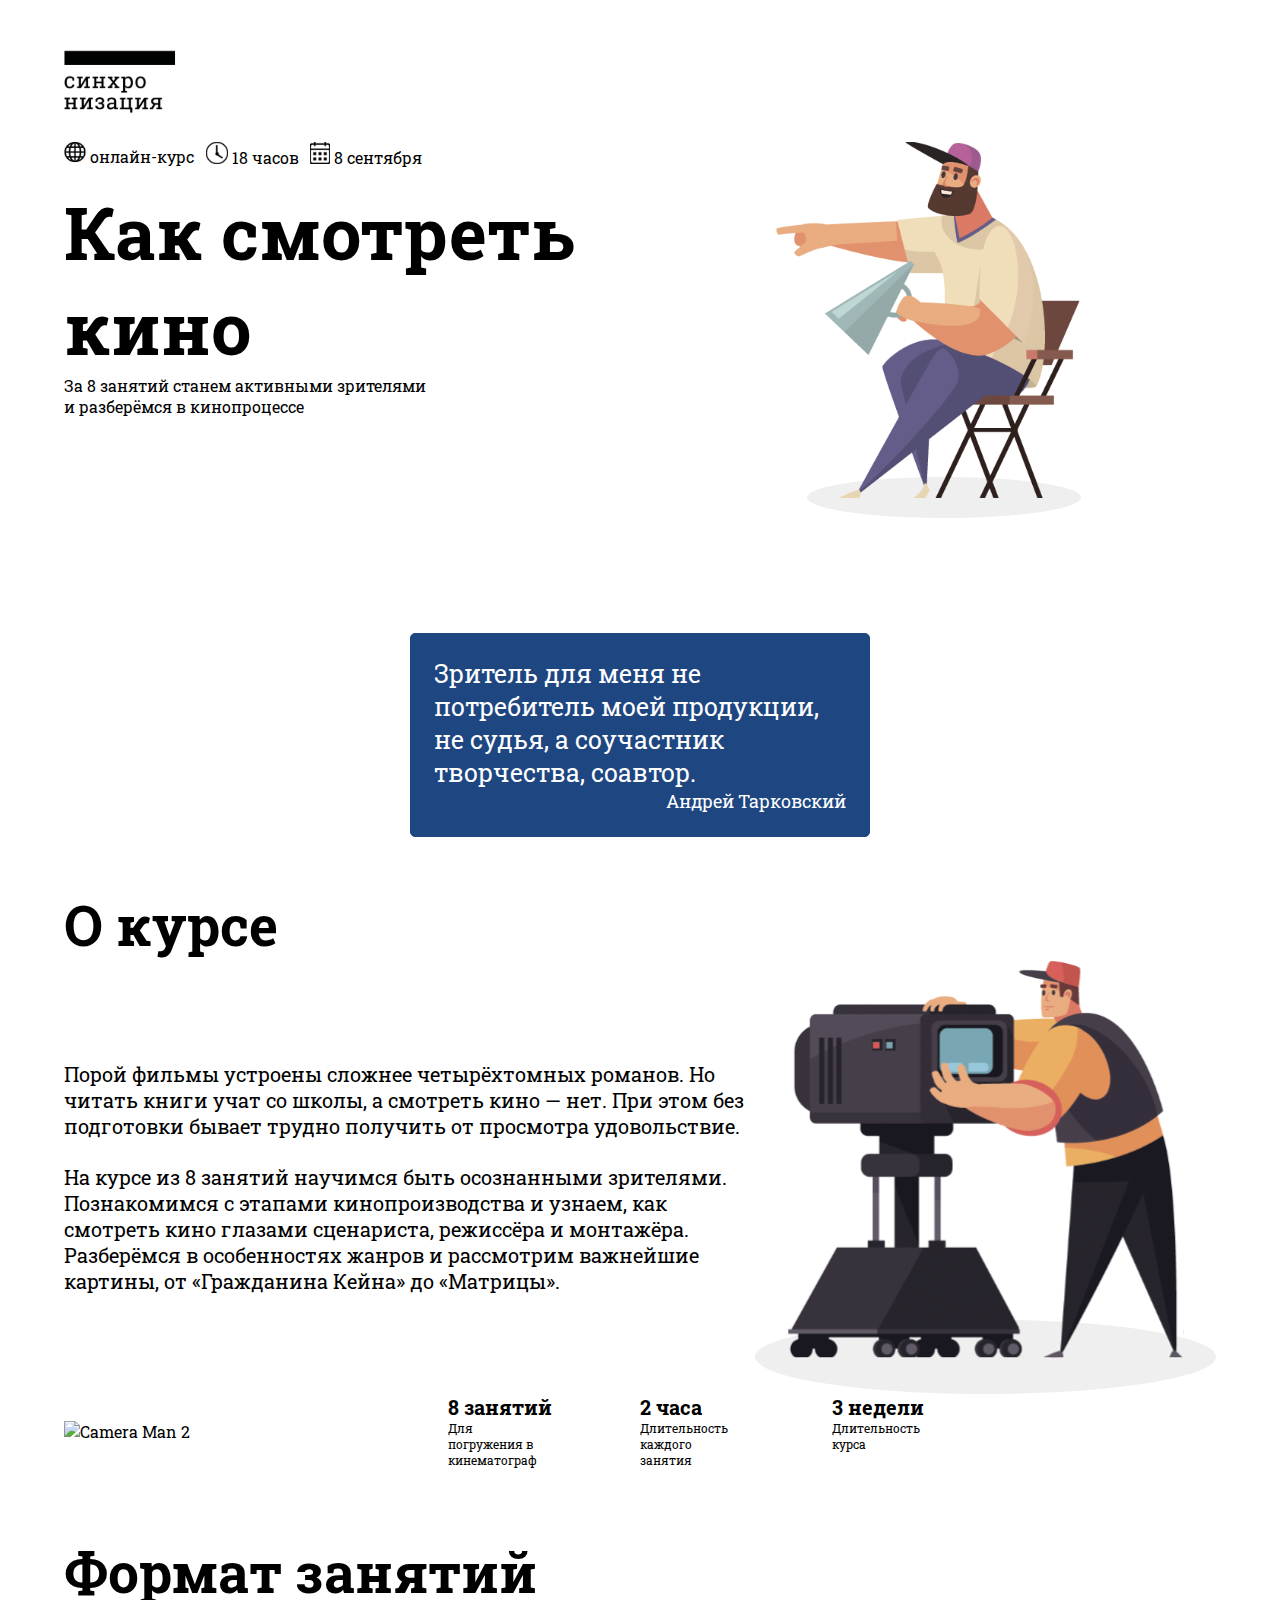
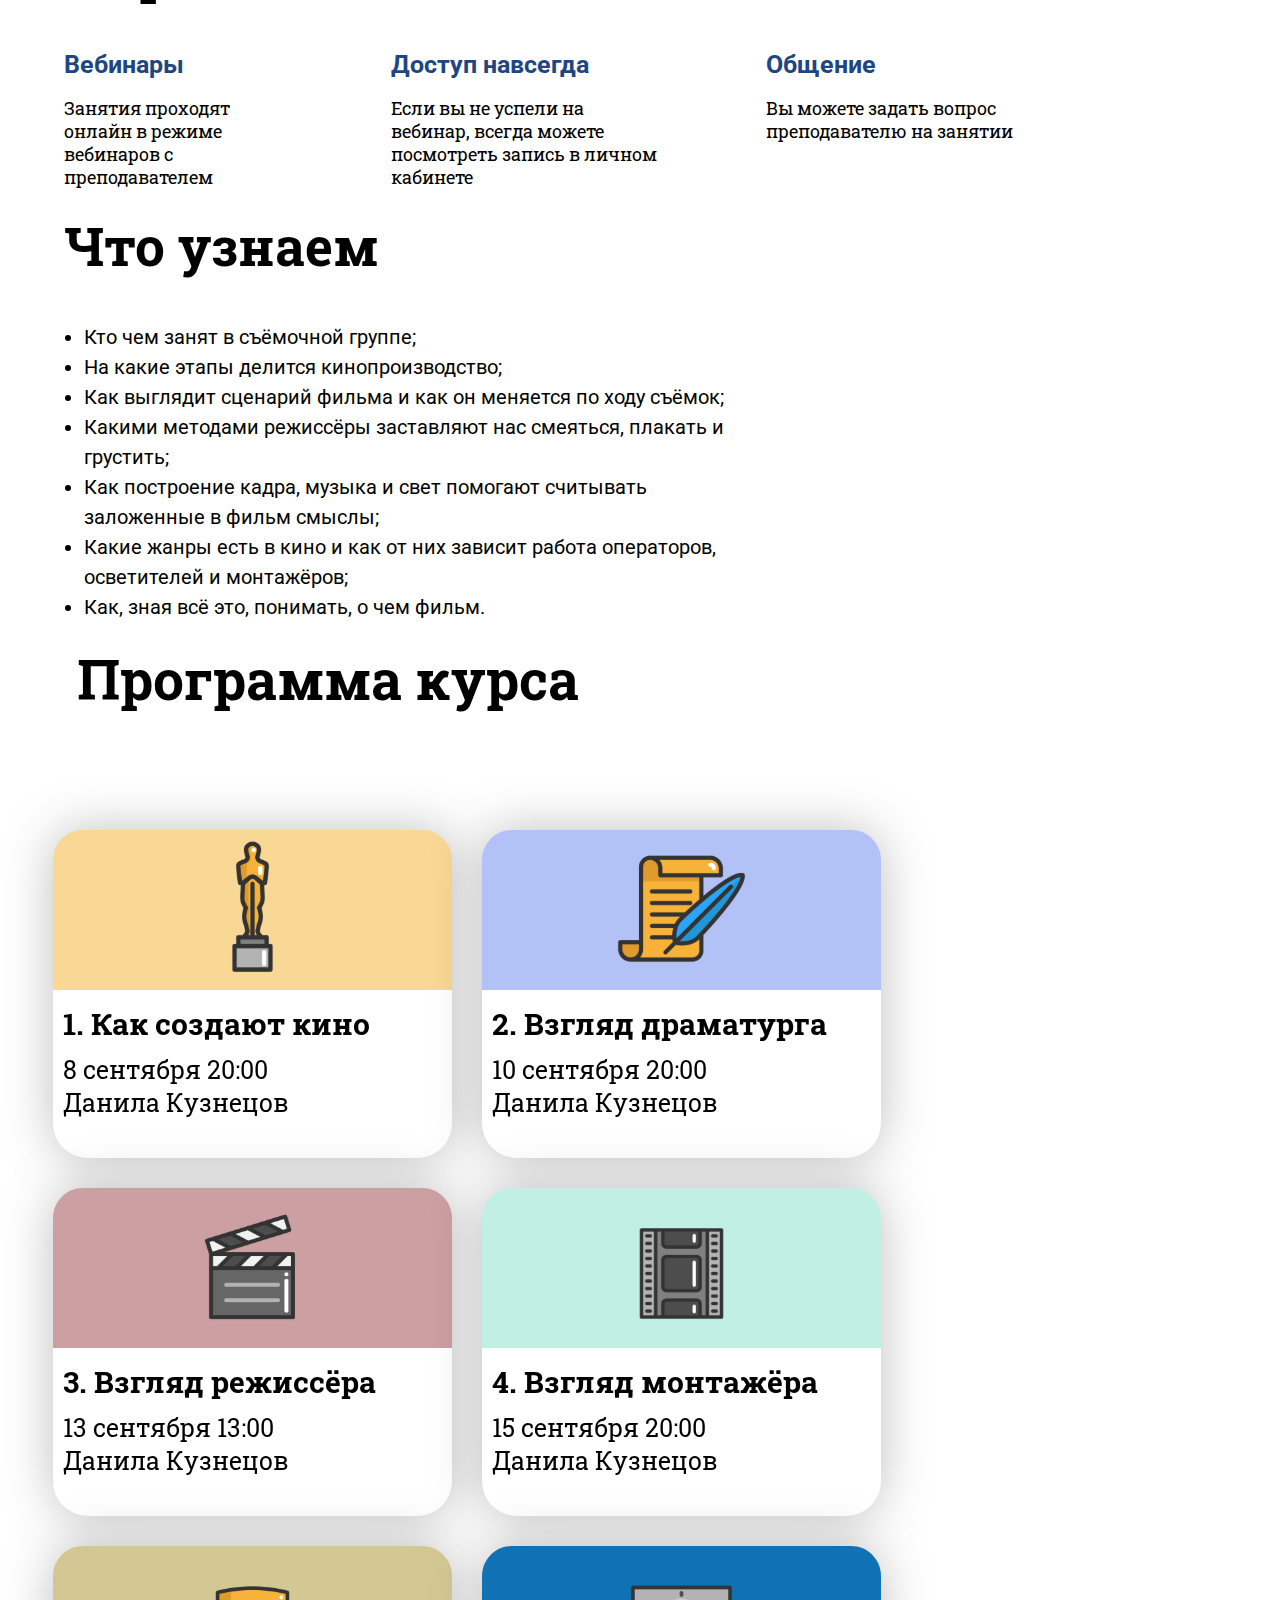
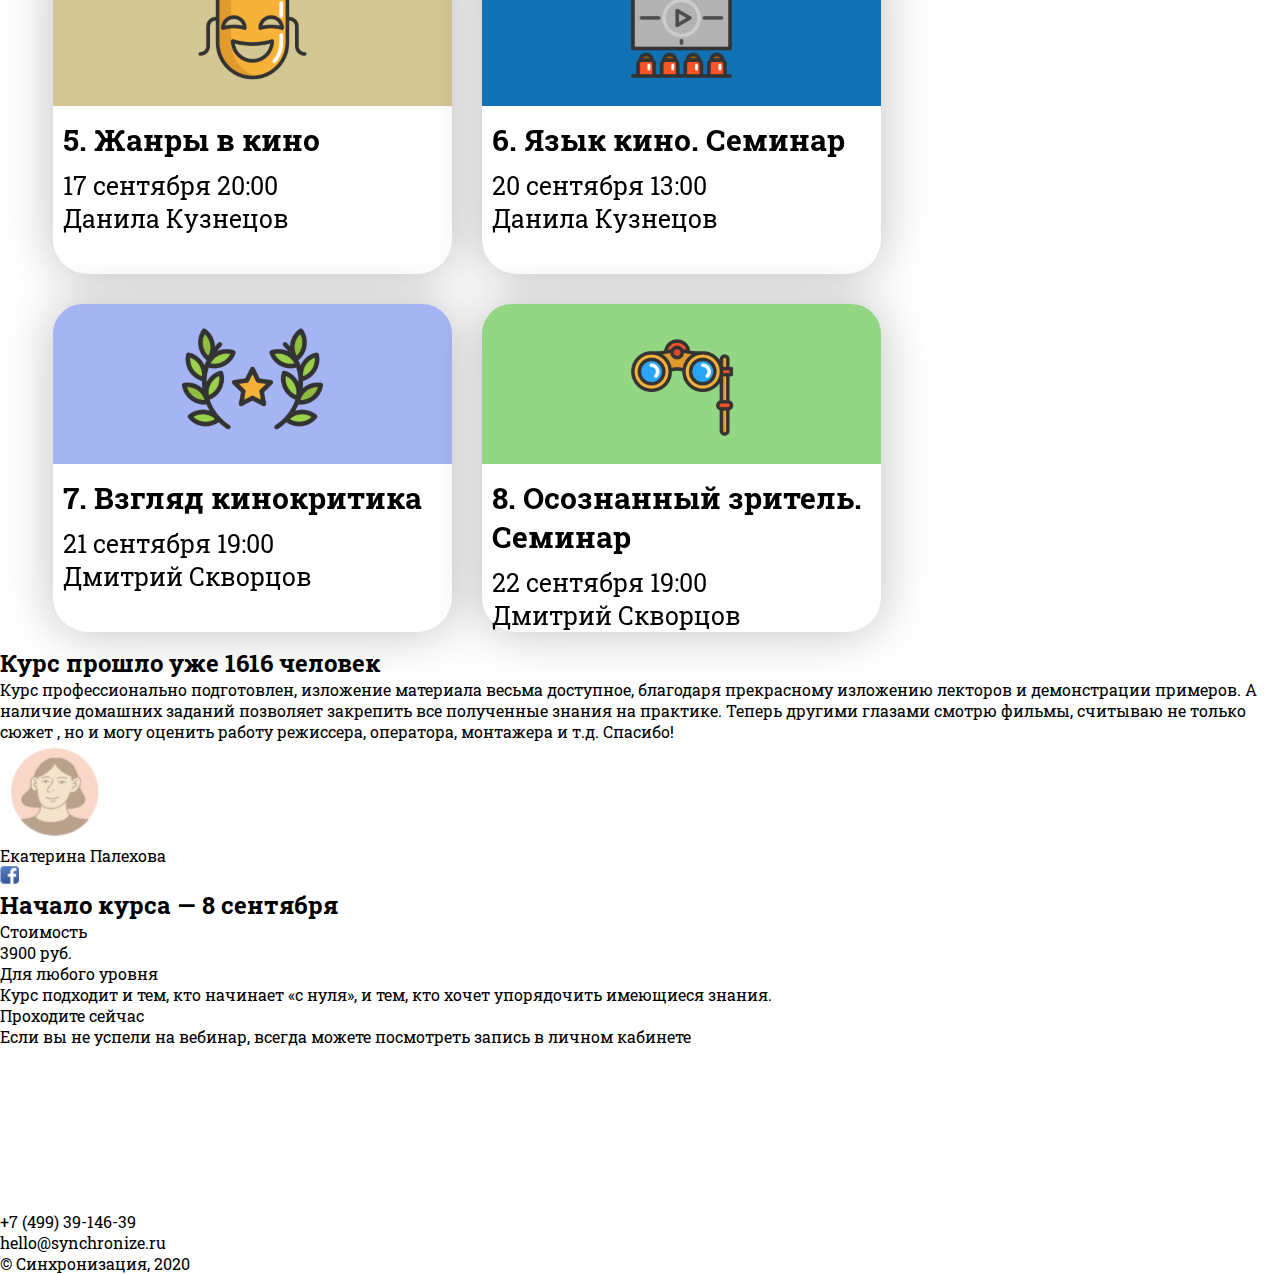
==== commit 79d9db61: "Update index.html" ====
--- a/index.html
+++ b/index.html
@@ -211,84 +211,84 @@
   
   
     <footer>
-      <div class="general-information-description">
-            <div class="main-information">
-                <div class="participate-user">
-                    <h2 class="participate-user-information">Курс прошло уже 1616 человек</h2>
-                </div>
-                <div class="general-user-box">
-                    <div class="general-user-information">
-                        <p class="user-feedback">Курс профессионально подготовлен, изложение материала весьма доступное, благодаря прекрасному изложению лекторов и демонстрации примеров. А наличие домашних заданий позволяет закрепить все полученные знания на практике. Теперь
+      <div class="f-general-information-description">
+            <div class="f-main-information">
+                <div class="f-participate-user">
+                    <h2 class="f-participate-user-information">Курс прошло уже 1616 человек</h2>
+                </div>
+                <div class="f-general-user-box">
+                    <div class="f-general-user-information">
+                        <p class="f-user-feedback">Курс профессионально подготовлен, изложение материала весьма доступное, благодаря прекрасному изложению лекторов и демонстрации примеров. А наличие домашних заданий позволяет закрепить все полученные знания на практике. Теперь
                             другими глазами смотрю фильмы, считываю не только сюжет , но и могу оценить работу режиссера, оператора, монтажера и т.д. Спасибо!</p>
                     </div>
-                    <div class="user-description">
-                        <div>
-                            <img src="./img/1 9.svg " alt="user-photo" class="user-photo">
-                        </div>
-                        <div class="user-about">
-                            <p class="user-name">Екатерина Палехова</p>
-                            <img src="./img/fb_2 1.svg " alt="facebook logo" class="facebook-icon">
+                    <div class="f-user-description">
+                        <div>
+                            <img src="./img/1 9.svg " alt="user-photo" class="f-user-photo">
+                        </div>
+                        <div class="f-user-about">
+                            <p class="f-user-name">Екатерина Палехова</p>
+                            <img src="./img/fb_2 1.svg " alt="facebook logo" class="f-facebook-icon">
                         </div>
                     </div>
                 </div>
             </div>
         </div>
-        <div class="general-course-information">
-
-            <div class="course-date">
-                <h2 class="course-start-date">Начало курса — 8 сентября</h2>
-            </div>
-            <div class="price-information">
-                <p class="price">Стоимость</p>
-                <p class="price-value">3900 руб.</p>
-            </div>
-            <div class="general-usage-rules">
-                <div class="compliance-rules">
-                    <p class="statement">Для любого уровня</p>
-                    <p class="detailed-explanation">Курс подходит и тем, кто начинает «с нуля», и тем, кто хочет упорядочить имеющиеся знания.</p>
-                </div>
-                <div class="item2">
-                    <p class="statement">Проходите сейчас</p>
-                    <p class="detailed-explanation">Если вы не успели на вебинар, всегда можете посмотреть запись в личном кабинете</p>
+        <div class="f-general-course-information">
+
+            <div class="f-course-date">
+                <h2 class="f-course-start-date">Начало курса — 8 сентября</h2>
+            </div>
+            <div class="f-price-information">
+                <p class="f-price">Стоимость</p>
+                <p class="f-price-value">3900 руб.</p>
+            </div>
+            <div class="f-general-usage-rules">
+                <div class="f-compliance-rules">
+                    <p class="f-statement">Для любого уровня</p>
+                    <p class="f-detailed-explanation">Курс подходит и тем, кто начинает «с нуля», и тем, кто хочет упорядочить имеющиеся знания.</p>
+                </div>
+                <div class="f-item2">
+                    <p class="f-statement">Проходите сейчас</p>
+                    <p class="f-detailed-explanation">Если вы не успели на вебинар, всегда можете посмотреть запись в личном кабинете</p>
                 </div>
             </div>
         </div>
-        <div class="general-social-information">
-            <div class="social-footer">
-                <div class="social-account">
-                    <div class="main-logo">
-                        <img src="/img/logo_mobile_white 1.svg" alt="sinxron-logo" class="sinxron-logo">
-                    </div>
-                    <div class="social-icons">
-                        <img src="./img/instagram.svg" alt="instagram-logo" class="instagram">
-                        <img src="./img/fb.svg" alt="facebook-logo" class="facebook">
-                        <img src="./img/social.svg" alt="social-logo" class="social">
-                        <img src="./img/whatsapp.svg" alt="whatsapp-logo" class="whatsapp">
-                    </div>
-                </div>
-                <div class="contact-about">
-                    <div class="phone-information">
-                        <div>
-                            <img src="./img/phone_white.svg" alt="phone-logo" class="phone-logo">
-                        </div>
-                        <div>
-                            <img src="./img/mail_white.svg" alt="mail-logo" class="mail-logo">
-                        </div>
-                    </div>
-                    <div class="email-account">
-
-                        <div class="user-number">
-                            <p class="number">+7 (499) 39-146-39</p>
-                        </div>
-                        <div>
-                            <p class="email">hello@synchronize.ru</p>
-                        </div>
-                    </div>
-                </div>
-            </div>
-            <div class="about-the-ending">
-                <div class="end-paragraph">
-                    <p class="end">© Синхронизация, 2020</p>
+        <div class="f-general-social-information">
+            <div class="f-social-footer">
+                <div class="f-social-account">
+                    <div class="f-main-logo">
+                        <img src="/img/logo_mobile_white 1.svg" alt="sinxron-logo" class="f-sinxron-logo">
+                    </div>
+                    <div class="f-social-icons">
+                        <img src="./img/instagram.svg" alt="instagram-logo" class="f-instagram">
+                        <img src="./img/fb.svg" alt="facebook-logo" class="f-facebook">
+                        <img src="./img/social.svg" alt="social-logo" class="f-social">
+                        <img src="./img/whatsapp.svg" alt="whatsapp-logo" class="f-whatsapp">
+                    </div>
+                </div>
+                <div class="f-contact-about">
+                    <div class="f-phone-information">
+                        <div>
+                            <img src="./img/phone_white.svg" alt="phone-logo" class="f-phone-logo">
+                        </div>
+                        <div>
+                            <img src="./img/mail_white.svg" alt="mail-logo" class="f-mail-logo">
+                        </div>
+                    </div>
+                    <div class="f-email-account">
+
+                        <div class="f-user-number">
+                            <p class="f-number">+7 (499) 39-146-39</p>
+                        </div>
+                        <div>
+                            <p class="f-email">hello@synchronize.ru</p>
+                        </div>
+                    </div>
+                </div>
+            </div>
+            <div class="f-about-the-ending">
+                <div class="f-end-paragraph">
+                    <p class="f-end">© Синхронизация, 2020</p>
                 </div>
             </div>
         </div>
--- a/section2.css
+++ b/section2.css
@@ -6,7 +6,7 @@
         font-family: 'Roboto', sans-serif;
     }
 
-    .main2 h2 {
+    .s-main2 h2 {
         display: block;
         font-size: 55px;
         font-weight: 700;
@@ -14,7 +14,7 @@
         margin-bottom: 100px;
     }
 
-    .rec {
+    .s-rec {
         width: 399px;
         height: 328px;
         background-color: white;
@@ -23,26 +23,26 @@
         margin: 15px;
     }
 
-    .main2-p1 {
+    .s-main2-p1 {
         font-weight: bold;
         font-size: 30px;
     }
 
-    .main2-p2 {
+    .s-main2-p2 {
         font-size: 25px;
     }
 
-    .main2 img {
+    .s-main2 img {
         width: 399px;
     }
 
-    .main2container {
+    .s-main2container {
         display: flex;
         flex-wrap: wrap;
         padding: 0 3%;
     }
 
-    .rec p {
+    .s-rec p {
         margin: 10px;
     }
 }
@@ -54,7 +54,7 @@
         font-family: 'Roboto', sans-serif;
     }
 
-    .main2 h2 {
+    .s-main2 h2 {
         display: block;
         font-size: 32px;
         font-weight: 700;
@@ -62,7 +62,7 @@
         margin-bottom: 50px;
     }
 
-    .rec {
+    .s-rec {
         width: 231px;
         height: 190px;
         background-color: white;
@@ -71,26 +71,26 @@
         margin: 15px;
     }
 
-    .main2-p1 {
+    .s-main2-p1 {
         font-weight: bold;
         font-size: 17px;
     }
 
-    .main2-p2 {
+    .s-main2-p2 {
         font-size: 14px;
     }
 
-    .main2 img {
+    .s-main2 img {
         width: 231px;
     }
 
-    .main2container {
+    .s-main2container {
         display: flex;
         flex-wrap: wrap;
         padding: 0 3%;
     }
 
-    .rec p {
+    .s-rec p {
         margin: 10px;
     }
 }
@@ -102,7 +102,7 @@
         font-family: 'Roboto', sans-serif;
     }
 
-    .main2 h2 {
+    .s-main2 h2 {
         display: block;
         font-size: 26px;
         font-weight: 700;
@@ -111,7 +111,7 @@
         text-align: center;
     }
 
-    .rec {
+    .s-rec {
         width: 186px;
         height: 153px;
         background-color: white;
@@ -120,20 +120,20 @@
         margin: 15px;
     }
 
-    .main2-p1 {
+    .s-main2-p1 {
         font-weight: bold;
         font-size: 14px;
     }
 
-    .main2-p2 {
+    .s-main2-p2 {
         font-size: 12px;
     }
 
-    .main2 img {
+    .s-main2 img {
         width: 186px;
     }
 
-    .main2container {
+    .s-main2container {
         display: flex;
         flex-wrap: wrap;
         flex-direction: column;
@@ -142,9 +142,9 @@
         padding: 0 3%;
     }
 
-    .rec p {
+    .s-rec p {
         margin: 10px;
     }
 }
 
-/*finish section 2*/+/*finish section 2*/
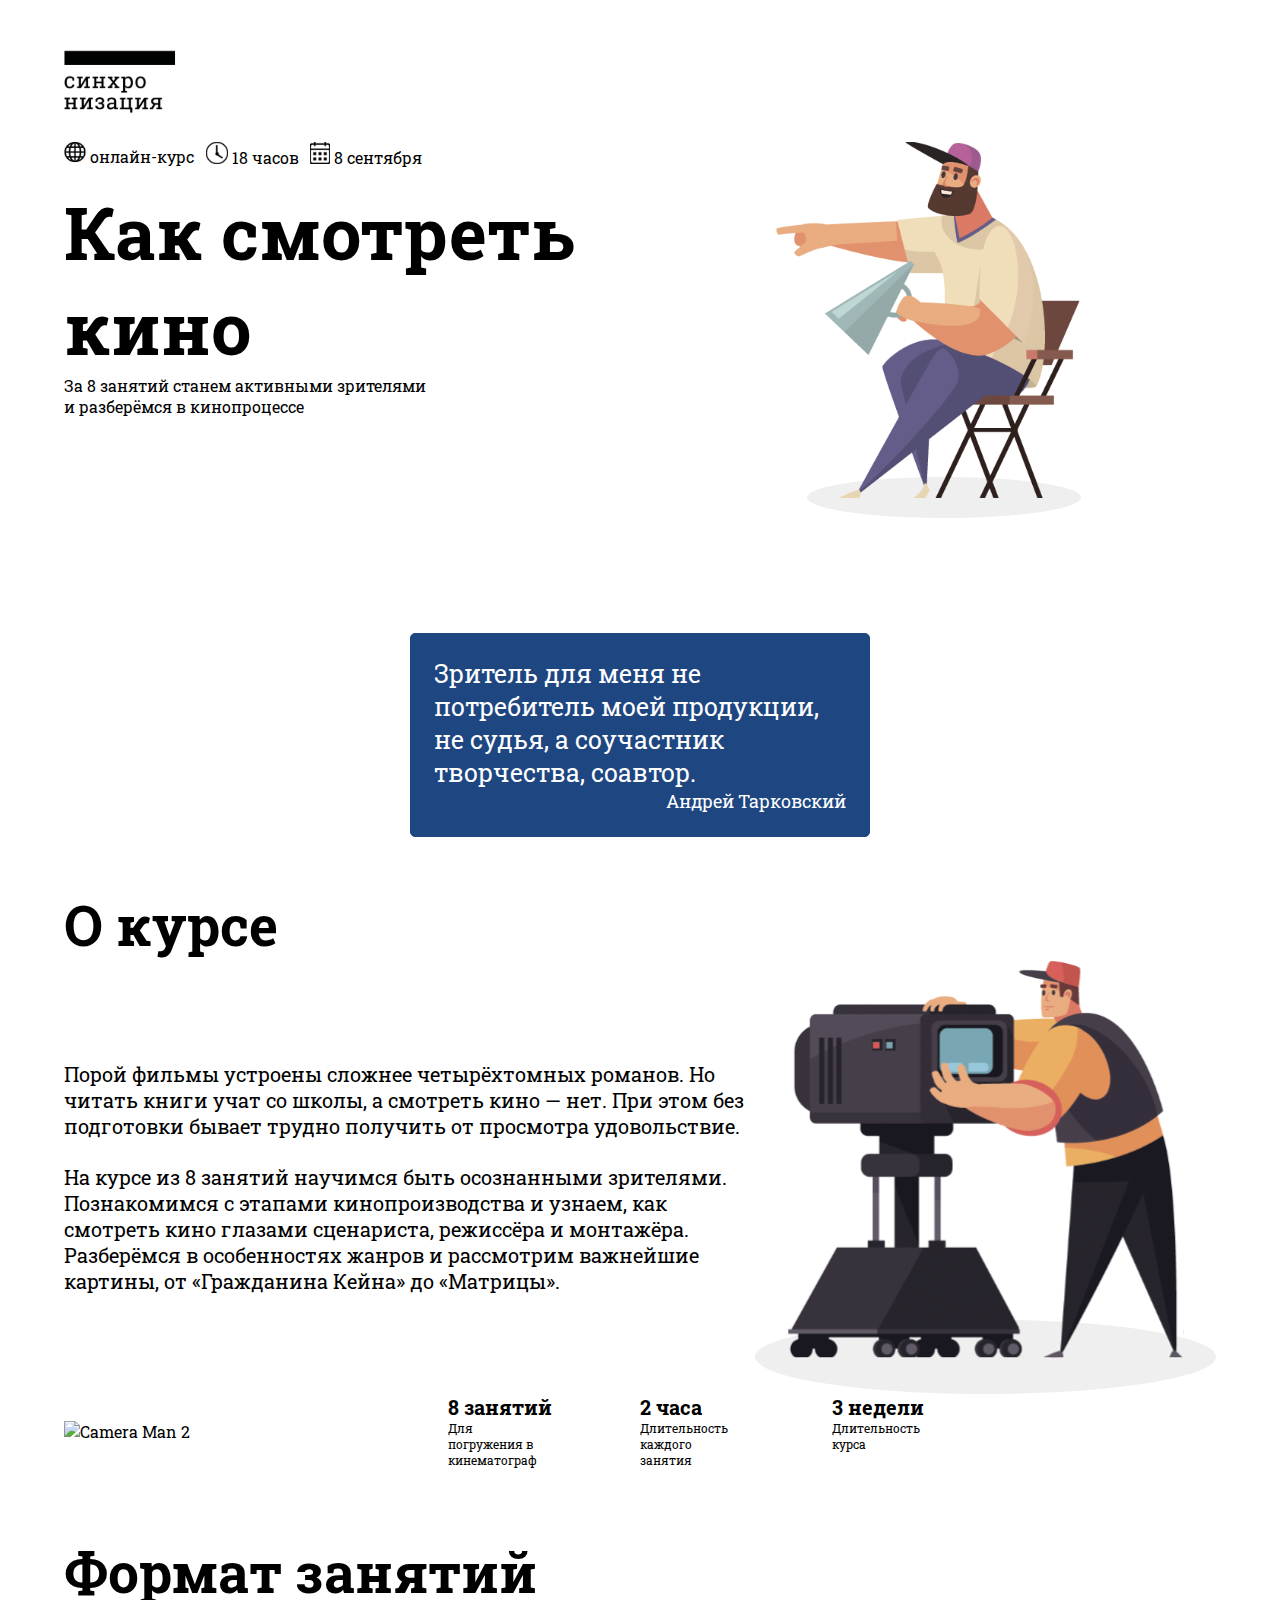
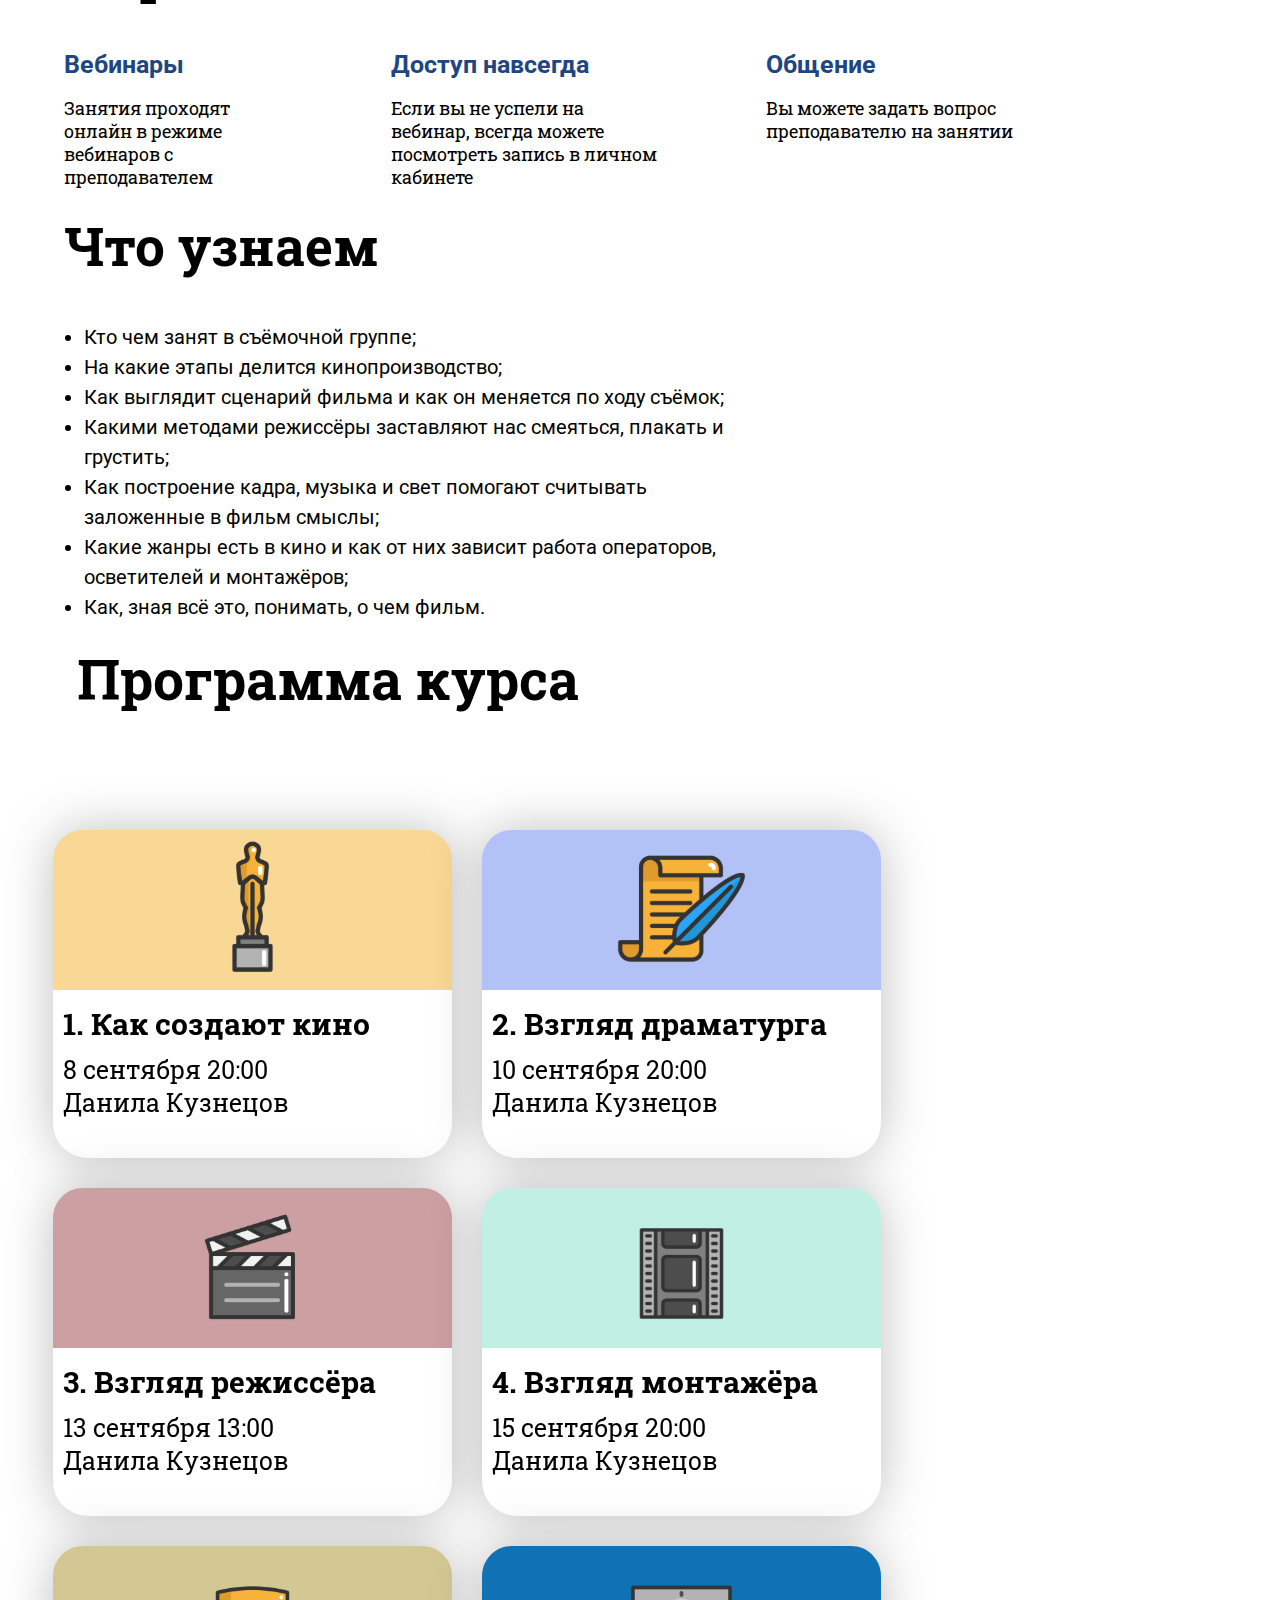
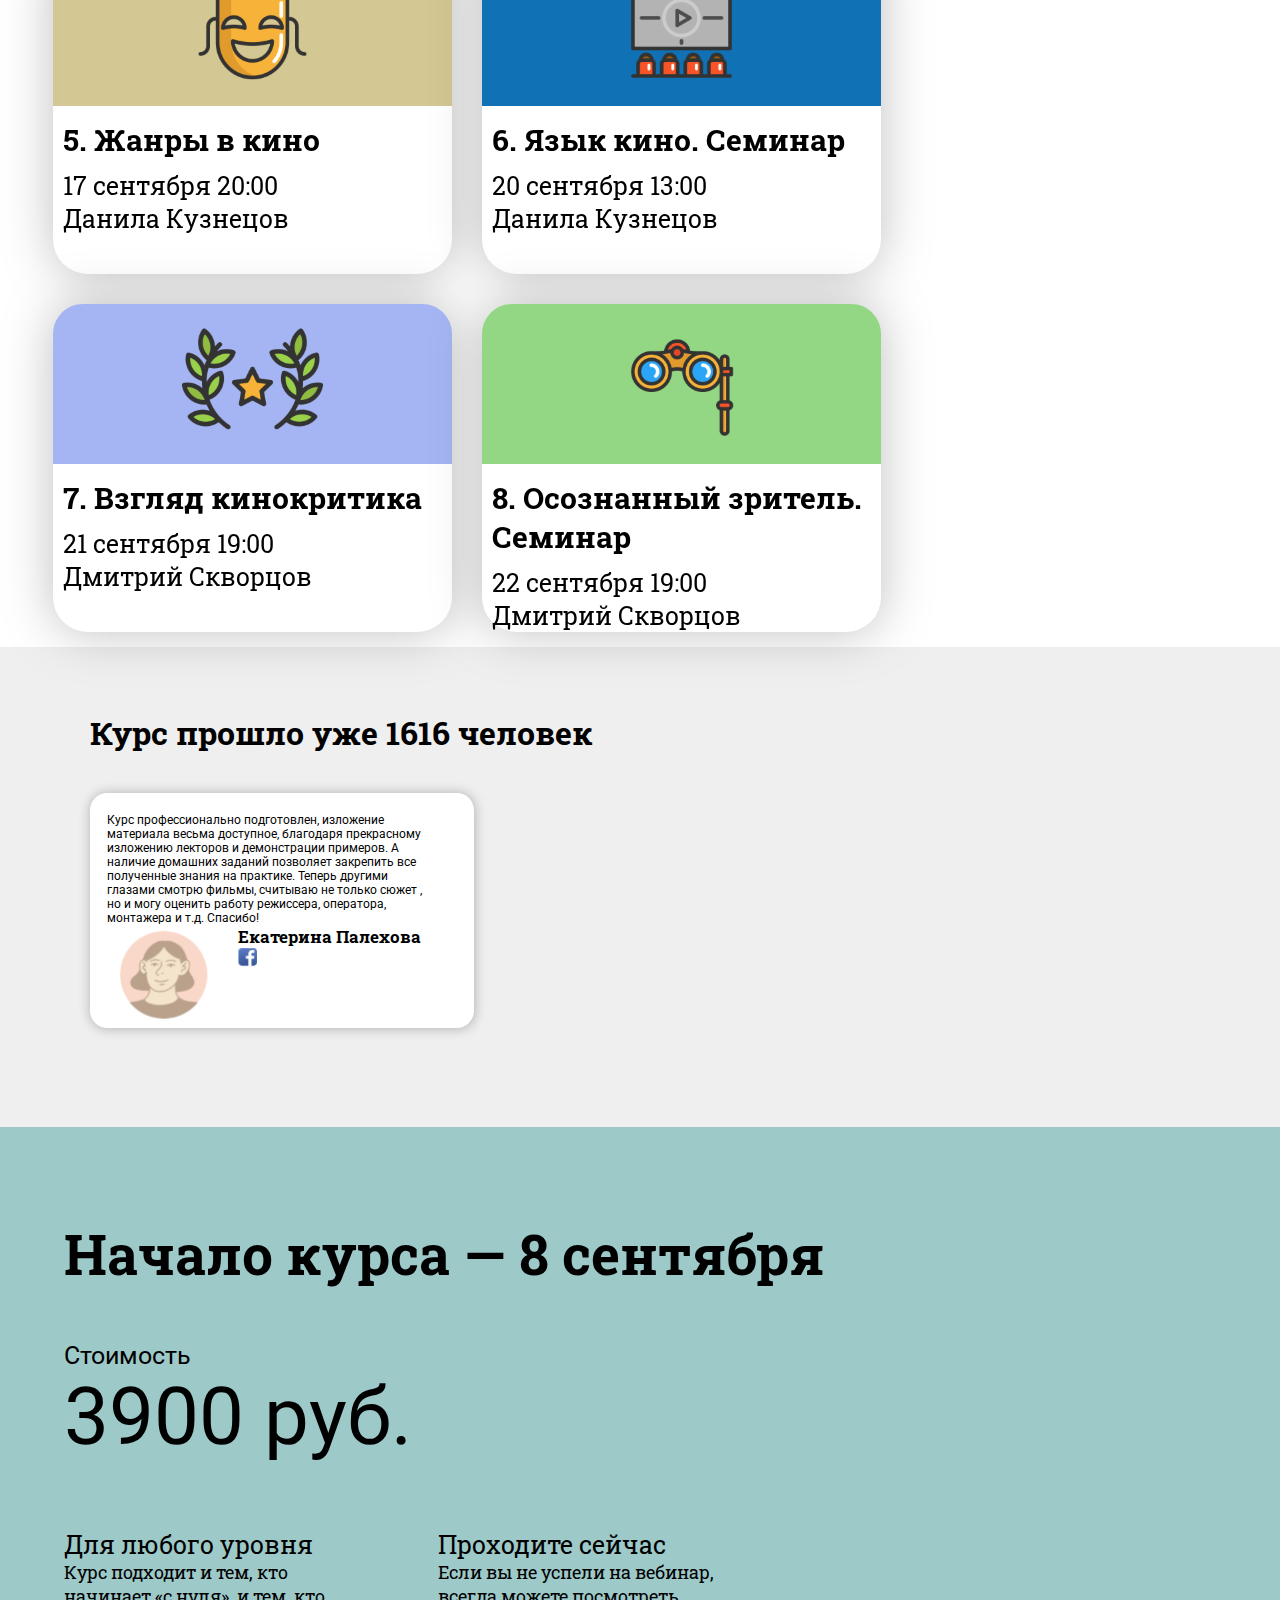
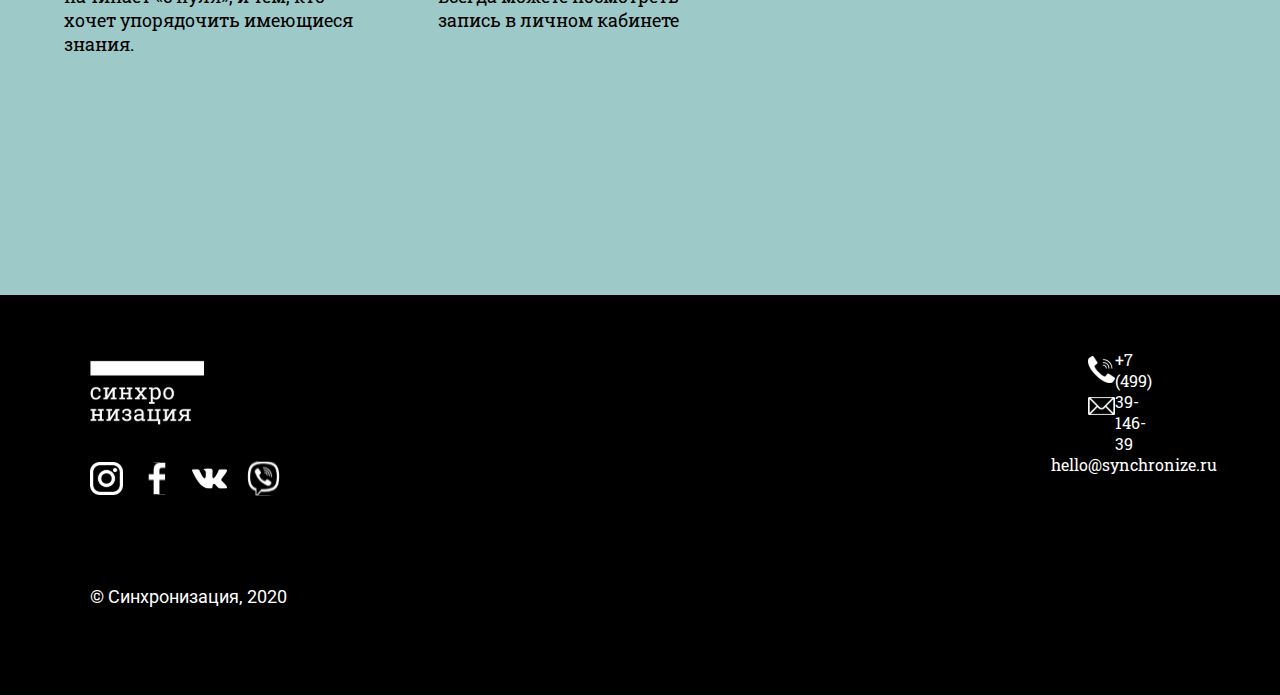
==== commit c276b639: "Update index.html" ====
--- a/index.html
+++ b/index.html
@@ -257,7 +257,7 @@
             <div class="f-social-footer">
                 <div class="f-social-account">
                     <div class="f-main-logo">
-                        <img src="/img/logo_mobile_white 1.svg" alt="sinxron-logo" class="f-sinxron-logo">
+                        <img src="./img/logo_mobile_white 1.svg" alt="sinxron-logo" class="f-sinxron-logo">
                     </div>
                     <div class="f-social-icons">
                         <img src="./img/instagram.svg" alt="instagram-logo" class="f-instagram">
--- a/footer.css
+++ b/footer.css
@@ -4,27 +4,27 @@
     body {
         margin: 0;
     }
-    .general-information-description {
+    .f-general-information-description {
         width: 100%;
         height: 480px;
         background-color: #EFEFEF;
     }
-    .main-information {
-        display: flex;
-        flex-direction: column;
-    }
-    .participate-user {
+    .f-main-information {
+        display: flex;
+        flex-direction: column;
+    }
+    .f-participate-user {
         margin-top: 5%;
         margin-left: 7%;
     }
-    .participate-user-information {
+    .f-participate-user-information {
         margin: 0;
         font-family: 'Roboto Slab', serif;
         font-style: normal;
         font-weight: bold;
         font-size: 32px;
     }
-    .general-user-box {
+    .f-general-user-box {
         border-radius: 17.375px;
         background-color: #FFFFFF;
         width: 30%;
@@ -33,11 +33,11 @@
         margin-top: 3%;
         margin-left: 7%;
     }
-    .general-user-information {
+    .f-general-user-information {
         width: 90%;
         height: 80%;
     }
-    .user-feedback {
+    .f-user-feedback {
         font-family: 'Roboto', sans-serif;
         font-size: 12px;
         font-style: normal;
@@ -45,127 +45,127 @@
         margin-left: 5%;
         margin-top: 6%;
     }
-    .user-description {
-        display: flex;
-        margin-left: 5%;
-    }
-    .user-name {
+    .f-user-description {
+        display: flex;
+        margin-left: 5%;
+    }
+    .f-user-name {
         font-weight: 700;
         font-family: 'Roboto Slab', serif;
         font-size: 17px;
     }
-    .user-about {
-        margin-left: 5%;
-    }
-    .general-course-information {
+    .f-user-about {
+        margin-left: 5%;
+    }
+    .f-general-course-information {
         background-color: #9DC9C8;
         height: 768px;
         width: 100%;
     }
-    .general-usage-rules {
+    .f-general-usage-rules {
         display: flex;
         font-family: 'Roboto', sans-serif;
         color: #000000;
         margin-top: 5%;
         margin-left: 5%;
     }
-    .compliance-rules {
+    .f-compliance-rules {
         margin-right: 80px;
     }
-    .statement {
+    .f-statement {
         font-size: 25px;
         width: 294px;
         height: 32px;
     }
-    .detailed-explanation {
+    .f-detailed-explanation {
         font-size: 18px;
         width: 294px;
         height: 70px;
     }
-    .course-date {
+    .f-course-date {
         padding-top: 7%;
         padding-left: 5%;
     }
-    .price-information {
+    .f-price-information {
         padding-left: 5%;
         margin-top: 4%;
     }
-    .course-start-date {
+    .f-course-start-date {
         font-size: 55px;
         font-family: 'Roboto Slab', serif;
         font-weight: 700;
     }
-    .price {
+    .f-price {
         font-family: 'Roboto', sans-serif;
         font-size: 25px;
         margin: 0;
     }
-    .price-value {
+    .f-price-value {
         font-family: 'Roboto', sans-serif;
         font-size: 80px;
         margin: 0;
     }
-    .general-social-information {
+    .f-general-social-information {
         background-color: #000000;
         width: 100%;
         height: 400px;
     }
-    .end-paragraph {
+    .f-end-paragraph {
         width: 230px;
         height: 40px;
     }
-    .social-footer {
+    .f-social-footer {
         display: flex;
         justify-content: space-between;
     }
-    .social-icons {
+    .f-social-icons {
         margin-top: 30px;
         width: 190px;
         display: flex;
         justify-content: space-between;
     }
-    .phone-information,
-    .email-account {
+    .f-phone-information,
+    .f-email-account {
         width: 60%;
         justify-content: space-evenly;
         align-items: center;
     }
-    .number,
-    .email,
-    .end {
+    .f-number,
+    .f-email,
+    .f-end {
         color: #ffffff;
     }
-    .contact-about {
+    .f-contact-about {
         width: 15%;
         display: flex;
         padding-top: 4%;
         padding-right: 10%;
     }
-    .phone-information {
+    .f-phone-information {
         display: flex;
         margin-right: 0;
         flex-direction: column;
         height: 55%;
     }
-    .email-account {
+    .f-email-account {
         display: flex;
         margin-top: 4%;
         height: 55%;
         flex-direction: column;
         margin-left: 0;
     }
-    .social-account {
+    .f-social-account {
         padding-left: 7%;
         padding-top: 5%;
     }
-    .number {
-        margin: 0;
-    }
-    .about-the-ending {
+    .f-number {
+        margin: 0;
+    }
+    .f-about-the-ending {
         padding-left: 7%;
         padding-top: 7%;
     }
-    .end {
+    .f-end {
         font-family: 'Roboto', sans-serif;
         font-size: 18px;
     }
@@ -178,27 +178,27 @@
     body {
         margin: 0;
     }
-    .general-information-description {
+    .f-general-information-description {
         width: 100%;
         height: 400px;
         background-color: #EFEFEF;
     }
-    .main-information {
-        display: flex;
-        flex-direction: column;
-    }
-    .participate-user {
+    .f-main-information {
+        display: flex;
+        flex-direction: column;
+    }
+    .f-participate-user {
         margin-top: 4%;
         margin-left: 7%;
     }
-    .participate-user-information {
+    .f-participate-user-information {
         margin: 0;
         font-family: 'Roboto Slab', serif;
         font-style: normal;
         font-weight: bold;
         font-size: 32px;
     }
-    .general-user-box {
+    .f-general-user-box {
         border-radius: 17.375px;
         background-color: #FFFFFF;
         width: 35%;
@@ -207,7 +207,7 @@
         margin-top: 3%;
         margin-left: 7%;
     }
-    .user-feedback {
+    .f-user-feedback {
         font-family: 'Roboto', sans-serif;
         font-size: 12px;
         font-style: normal;
@@ -215,154 +215,154 @@
         margin-left: 5%;
         margin-top: 6%;
     }
-    .general-user-information {
+    .f-general-user-information {
         width: 91%;
         height: 80%;
     }
-    .user-description {
-        display: flex;
-        margin-left: 5%;
-    }
-    .user-name {
+    .f-user-description {
+        display: flex;
+        margin-left: 5%;
+    }
+    .f-user-name {
         font-weight: 700;
         font-family: 'Roboto Slab', serif;
         font-size: 17px;
     }
-    .user-about {
-        margin-left: 5%;
-    }
-    .general-course-information {
+    .f-user-about {
+        margin-left: 5%;
+    }
+    .f-general-course-information {
         background-color: #9DC9C8;
         height: 600px;
         width: 100%;
     }
-    .general-usage-rules {
+    .f-general-usage-rules {
         display: flex;
         font-family: 'Roboto', sans-serif;
         color: #000000;
         margin-top: 5%;
         margin-left: 5%;
     }
-    .compliance-rules {
+    .f-compliance-rules {
         margin-right: 80px;
     }
-    .statement {
+    .f-statement {
         font-size: 14px;
         width: 170px;
         height: 19px;
     }
-    .detailed-explanation {
+    .f-detailed-explanation {
         font-size: 10px;
         width: 170px;
         height: 41px;
     }
-    .course-date {
+    .f-course-date {
         padding-top: 7%;
         padding-left: 5%;
     }
-    .price-information {
+    .f-price-information {
         padding-left: 5%;
         margin-top: 4%;
     }
-    .course-start-date {
+    .f-course-start-date {
         font-size: 32px;
         font-family: 'Roboto Slab', serif;
         font-weight: 700;
     }
-    .price {
+    .f-price {
         font-family: 'Roboto', sans-serif;
         font-size: 14px;
         margin: 0;
     }
-    .price-value {
+    .f-price-value {
         font-family: 'Roboto', sans-serif;
         font-size: 46px;
         margin: 0;
     }
-    .general-social-information {
+    .f-general-social-information {
         background-color: #000000;
         width: 100%;
         height: 366px;
     }
-    .end-paragraph {
+    .f-end-paragraph {
         width: 230px;
         height: 40px;
     }
-    .social-footer {
+    .f-social-footer {
         display: flex;
         justify-content: space-between;
     }
-    .social-icons {
+    .f-social-icons {
         margin-top: 30px;
         width: 130px;
         display: flex;
         justify-content: space-between;
     }
-    .phone-information,
-    .email-account {
+    .f-phone-information,
+    .f-email-account {
         width: 60%;
         justify-content: space-evenly;
         align-items: center;
     }
-    .number,
-    .email,
-    .end {
+    .f-number,
+    .f-email,
+    .f-end {
         color: #ffffff;
     }
-    .contact-about {
+    .f-contact-about {
         width: 15%;
         display: flex;
         padding-top: 4%;
         padding-right: 10%;
     }
-    .phone-information {
+    .f-phone-information {
         display: flex;
         margin-right: 0;
         flex-direction: column;
         height: 55%;
     }
-    .email-account {
+    .f-email-account {
         display: flex;
         margin-top: 4%;
         height: 50%;
         flex-direction: column;
         margin-left: 0;
     }
-    .social-account {
+    .f-social-account {
         padding-left: 7%;
         padding-top: 5%;
     }
-    .number {
+    .f-number {
         margin: 0;
         font-size: 14px;
     }
-    .email {
+    .f-email {
         font-size: 14px;
     }
-    .about-the-ending {
+    .f-about-the-ending {
         padding-left: 7%;
         padding-top: 10%;
     }
-    .end {
+    .f-end {
         font-family: 'Roboto', sans-serif;
         font-size: 10px;
     }
-    .sinxron-logo {
+    .f-sinxron-logo {
         width: 53.59px;
         height: 31.69px;
     }
-    .instagram,
-    .facebook,
-    .social,
-    .whatsapp {
+    .f-instagram,
+    .f-facebook,
+    .f-social,
+    .f-whatsapp {
         width: 15.38px;
         height: 15.38px;
     }
-    .phone-logo {
+    .f-phone-logo {
         width: 15.64px;
         height: 15.64px;
     }
-    .mail-logo {
+    .f-mail-logo {
         width: 15.64px;
         height: 10.43px;
     }
@@ -375,27 +375,27 @@
     body {
         margin: 0;
     }
-    .general-information-description {
+    .f-general-information-description {
         width: 100%;
         height: 400px;
         background-color: #EFEFEF;
     }
-    .main-information {
-        display: flex;
-        flex-direction: column;
-    }
-    .participate-user {
+    .f-main-information {
+        display: flex;
+        flex-direction: column;
+    }
+    .f-participate-user {
         margin-top: 5%;
         margin-left: 7%;
     }
-    .participate-user-information {
+    .f-participate-user-information {
         margin: 0;
         font-family: 'Roboto Slab', serif;
         font-style: normal;
         font-weight: bold;
         font-size: 34px;
     }
-    .general-user-box {
+    .f-general-user-box {
         background-color: #FFFFFF;
         width: 84%;
         margin-top: 3%;
@@ -403,11 +403,11 @@
         box-shadow: 0.465972px 0.465972px 9.31944px rgba(0, 0, 0, 0.25);
         border-radius: 13.9792px;
     }
-    .general-user-information {
+    .f-general-user-information {
         width: 84%;
         height: 80%;
     }
-    .user-feedback {
+    .f-user-feedback {
         font-family: 'Roboto', sans-serif;
         font-size: 10px;
         font-style: normal;
@@ -415,156 +415,156 @@
         margin-left: 5%;
         margin-top: 6%;
     }
-    .user-description {
-        display: flex;
-        margin-left: 5%;
-    }
-    .user-photo {
+    .f-user-description {
+        display: flex;
+        margin-left: 5%;
+    }
+    .f-user-photo {
         width: 80px;
         height: 84px;
     }
-    .user-name {
+    .f-user-name {
         font-weight: 700;
         font-size: 14px;
     }
-    .facebook-icon {
+    .f-facebook-icon {
         width: 14.91px;
         height: 17.2px;
     }
-    .general-course-information {
+    .f-general-course-information {
         background-color: #9DC9C8;
         height: 423px;
         width: 100%;
     }
-    .course-date {
+    .f-course-date {
         padding-top: 7%;
         padding-left: 5%;
         width: 55%;
     }
-    .price-information {
+    .f-price-information {
         padding-left: 5%;
         margin-top: 8%;
     }
-    .course-start-date {
+    .f-course-start-date {
         font-size: 26px;
         font-family: 'Roboto Slab', serif;
         font-weight: 700;
     }
-    .price {
+    .f-price {
         font-family: 'Roboto', sans-serif;
         font-size: 12px;
         margin: 0;
     }
-    .price-value {
+    .f-price-value {
         font-family: 'Roboto', sans-serif;
         font-size: 37px;
         margin: 0;
     }
-    .general-usage-rules {
+    .f-general-usage-rules {
         display: flex;
         font-family: 'Roboto', sans-serif;
         color: #000000;
         margin-top: 5%;
         margin-left: 5%;
     }
-    .compliance-rules {
+    .f-compliance-rules {
         margin-right: 28px;
     }
-    .statement {
+    .f-statement {
         font-size: 12px;
         width: 132px;
         height: 8px;
     }
-    .detailed-explanation {
+    .f-detailed-explanation {
         font-size: 10px;
         width: 147px;
         height: 70px;
     }
-    .general-social-information {
+    .f-general-social-information {
         background-color: #000000;
         width: 100%;
         height: 264px;
     }
-    .instagram {
+    .f-instagram {
         width: 15.38px;
         height: 15.38px;
     }
-    .facebook {
+    .f-facebook {
         width: 14.91px;
         height: 14.91px;
     }
-    .social {
+    .f-social {
         width: 16.31px;
         height: 16.31px;
     }
-    .whatsapp {
+    .f-whatsapp {
         width: 15.84px;
         height: 15.84px;
     }
-    .sinxron-logo {
+    .f-sinxron-logo {
         width: 53.59px;
         height: 31.69px;
     }
-    .phone-logo {
+    .f-phone-logo {
         width: 12.58px;
         height: 12.58px;
     }
-    .mail-logo {
+    .f-mail-logo {
         width: 12.58px;
         height: 8.39px;
     }
-    .number,
-    .email,
-    .end {
+    .f-number,
+    .f-email,
+    .f-end {
         color: #ffffff;
     }
-    .number,
-    .email {
+    .f-number,
+    .f-email {
         font-size: 12px;
         margin: 0;
     }
-    .about-the-ending {
+    .f-about-the-ending {
         padding-left: 7%;
         padding-top: 1%;
     }
-    .end {
+    .f-end {
         font-family: 'Roboto', sans-serif;
         font-size: 10px;
         margin-top: 12%;
     }
-    .social-footer {
-        display: flex;
-        flex-direction: column;
-    }
-    .social-icons {
+    .f-social-footer {
+        display: flex;
+        flex-direction: column;
+    }
+    .f-social-icons {
         margin-top: 20px;
         width: 105px;
         display: flex;
         justify-content: space-between;
     }
-    .phone-information,
-    .email-account {
+    .f-phone-information,
+    .f-email-account {
         width: 60%;
         justify-content: space-evenly;
         align-items: center;
     }
-    .social-account {
+    .f-social-account {
         padding-left: 7%;
         padding-top: 5%;
     }
-    /* .contact-about {
+    /* .f-contact-about {
         width: 15%;
         display: flex;
         padding-top: 4%;
         padding-left: 6%;
     } */
-    .phone-information {
+    .f-phone-information {
         display: flex;
         margin-right: 0;
         flex-direction: column;
         height: 55%;
     }
-    .email-account {
+    .f-email-account {
         display: flex;
         margin-top: 4%;
         height: 55%;
@@ -572,11 +572,11 @@
         flex-direction: column;
         margin-left: -9px;
     }
-    .contact-about {
+    .f-contact-about {
         display: flex;
         justify-content: center;
         align-items: center;
         width: 43%;
         margin-top: 28px;
     }
-}+}
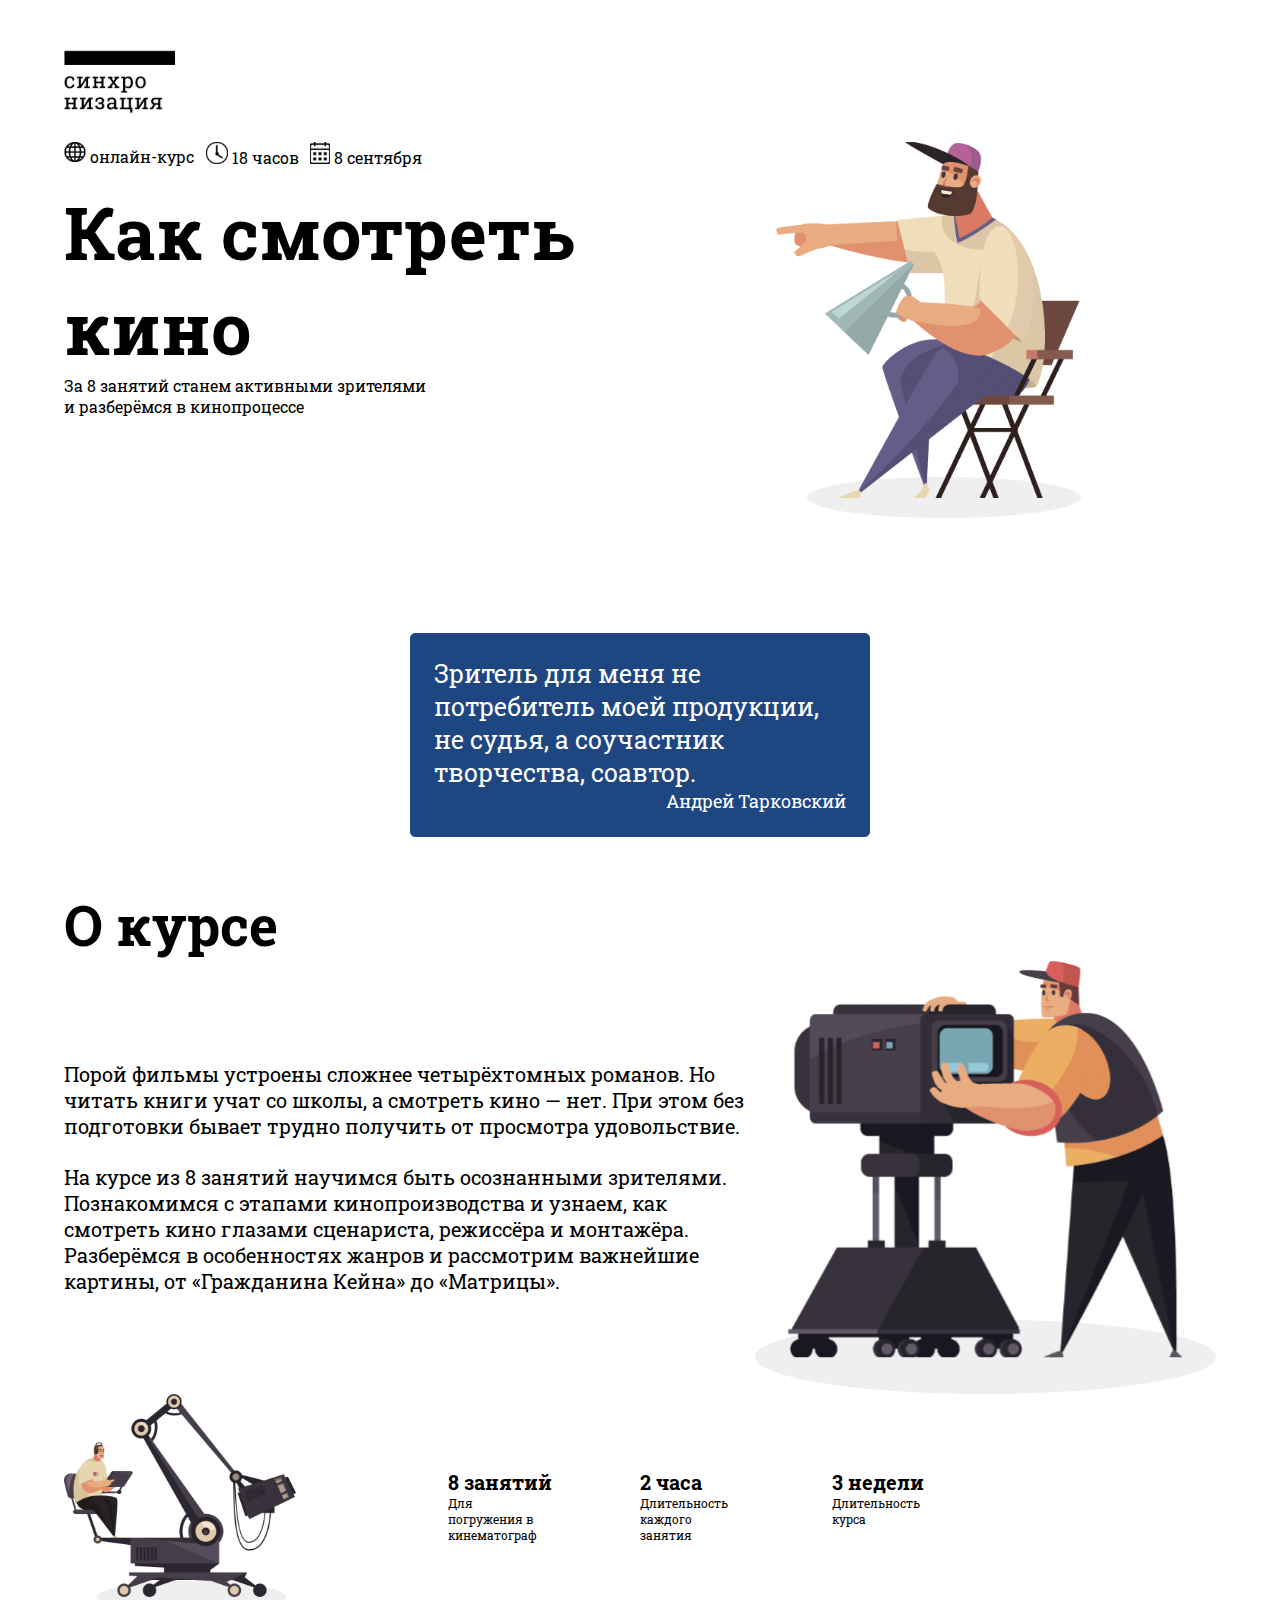
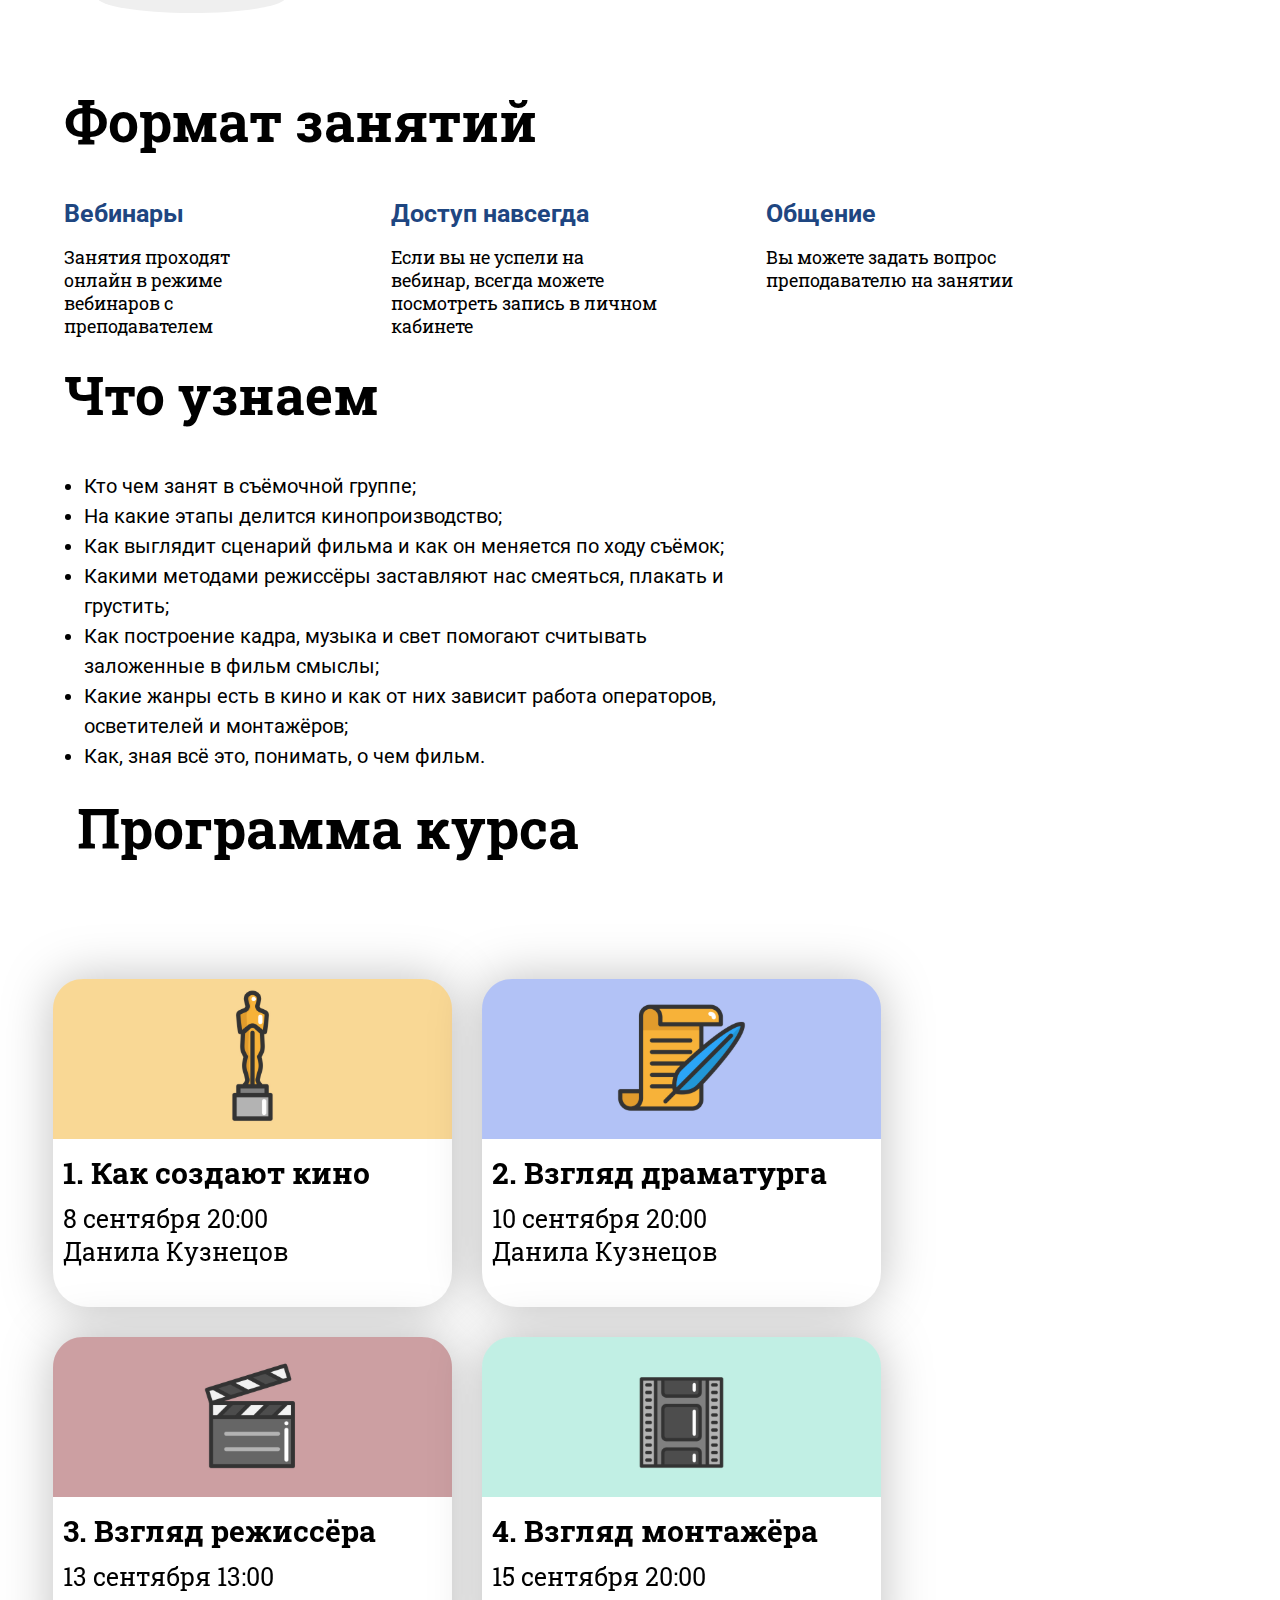
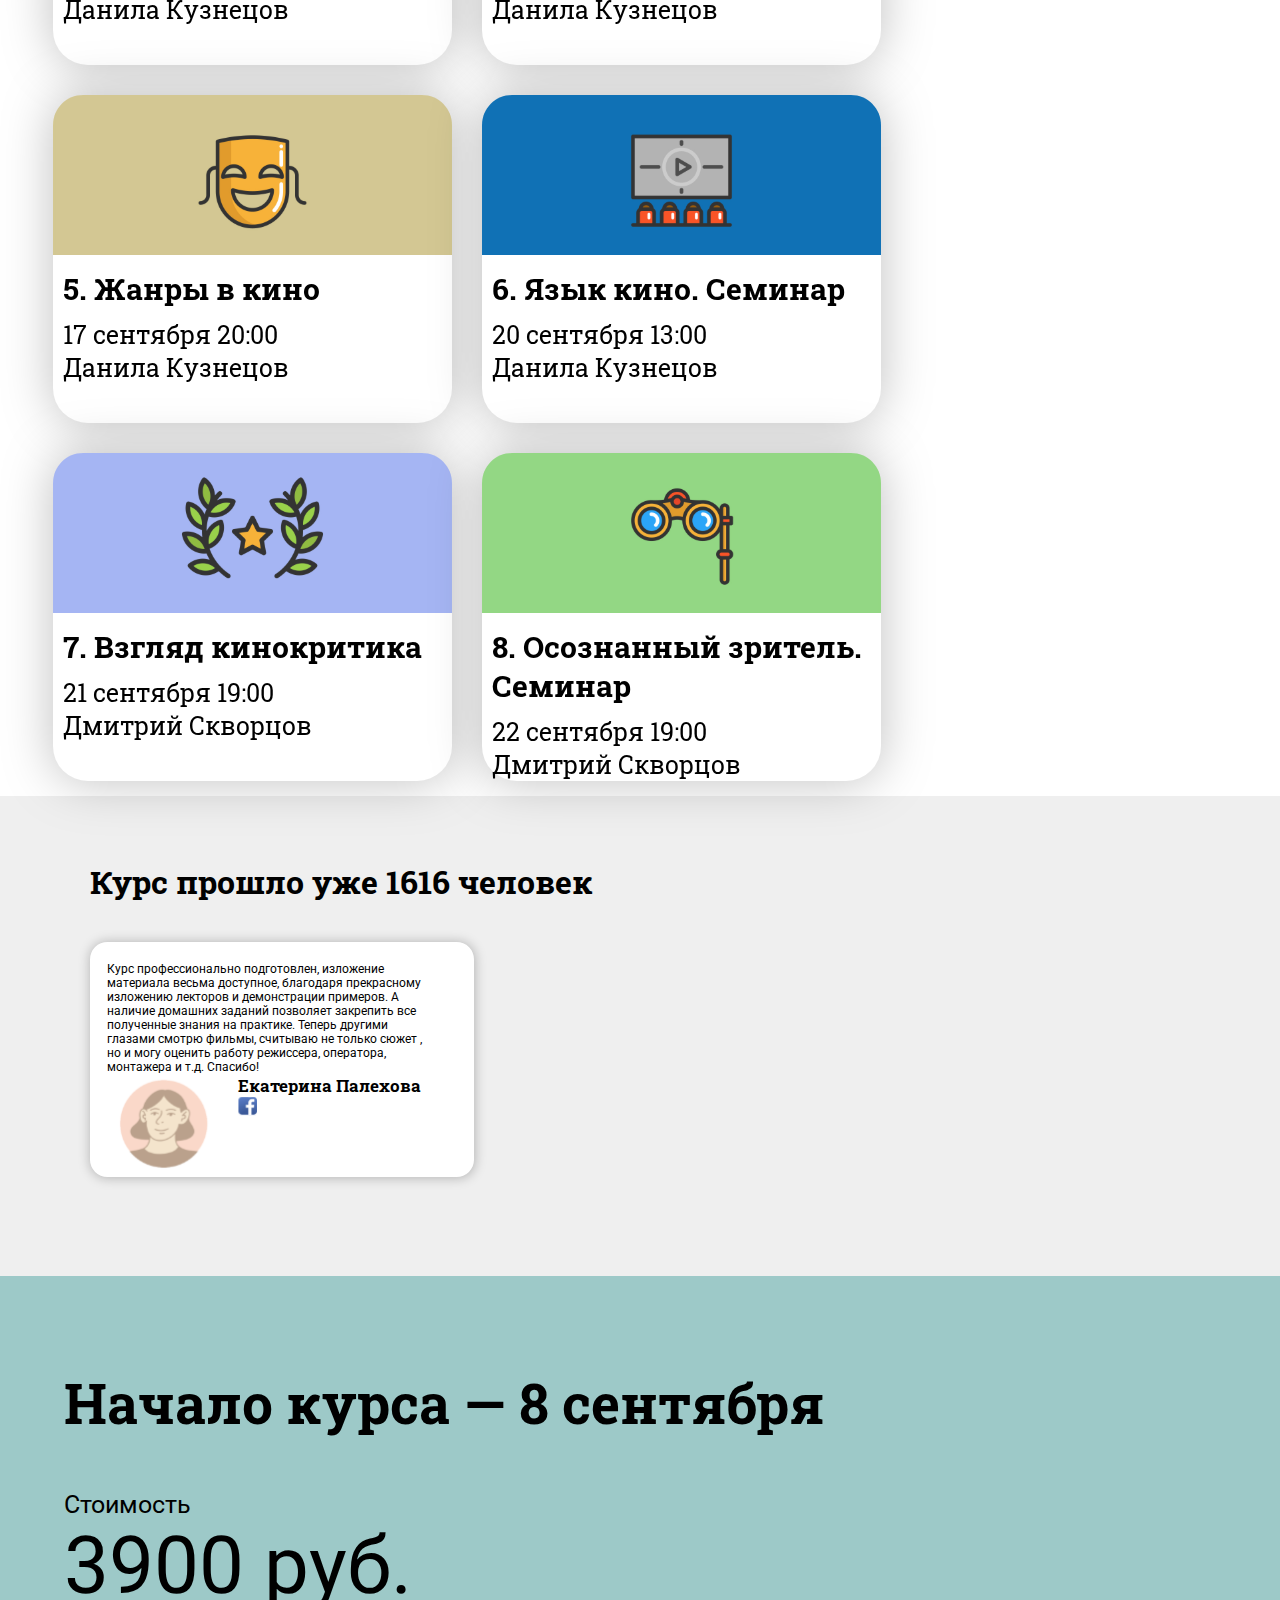
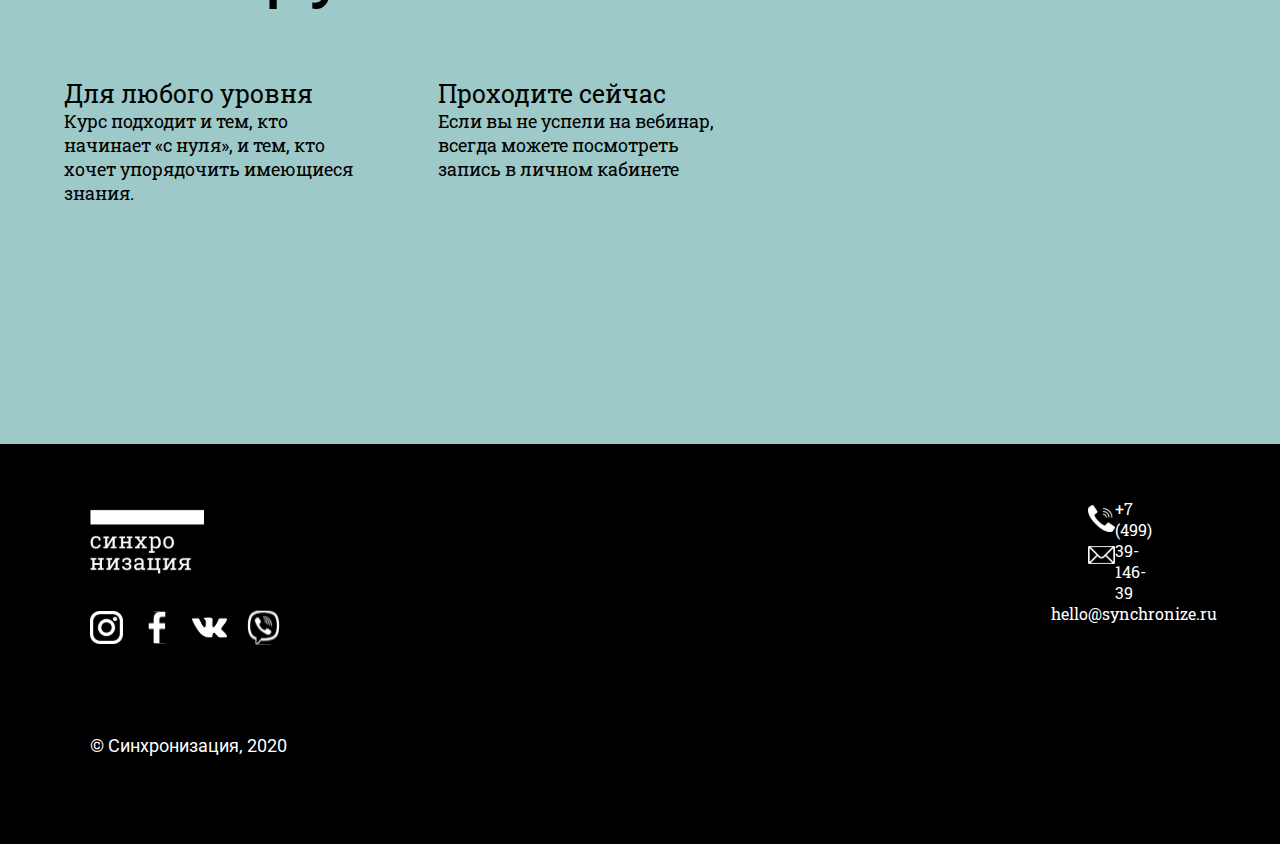
==== commit ba9343cf: "Update index.html" ====
--- a/index.html
+++ b/index.html
@@ -93,7 +93,7 @@
       
                   <div class="h-left-box">
                      <div class="h-img">
-                        <img src="h-img/part-2-other-cameraman.svg" alt="Camera Man 2">
+                        <img src="img/part-2-other-cameraman.svg" alt="Camera Man 2">
                      </div>
                   </div>
                   <div class="h-right-box">
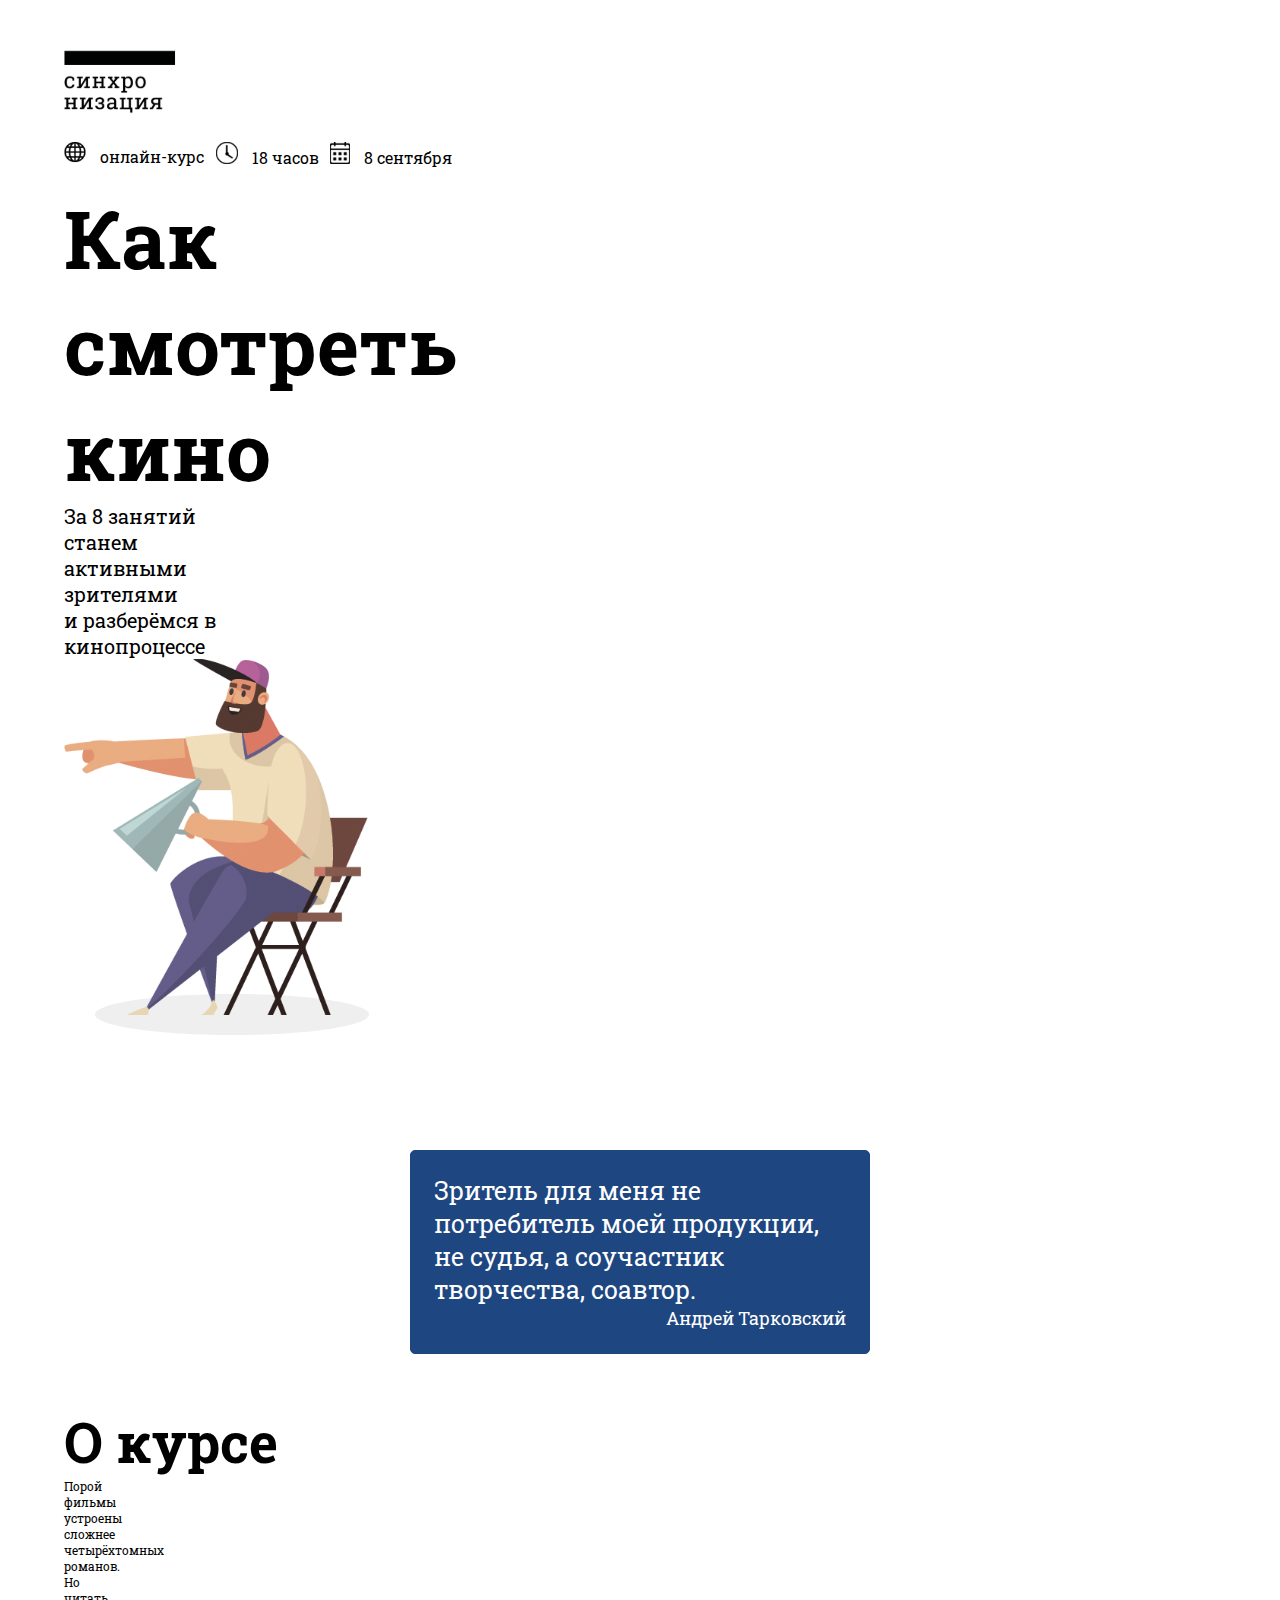
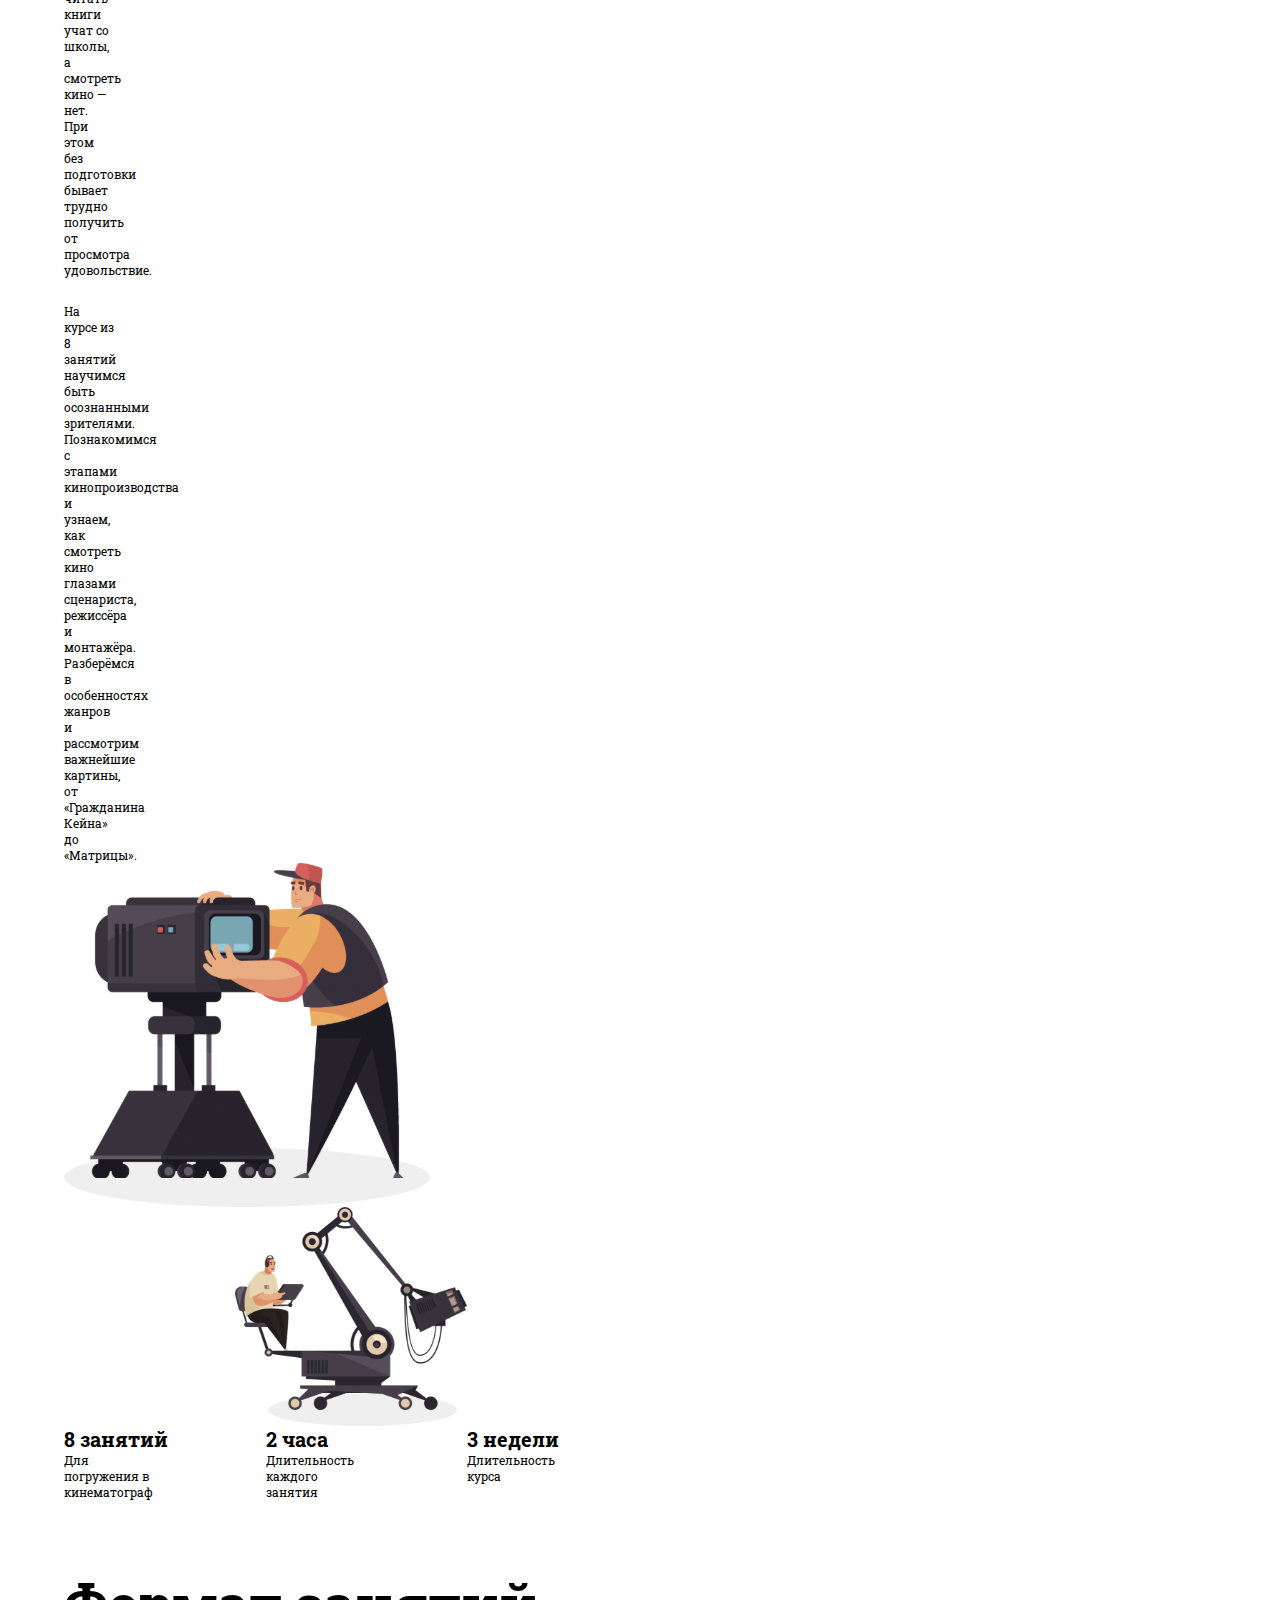
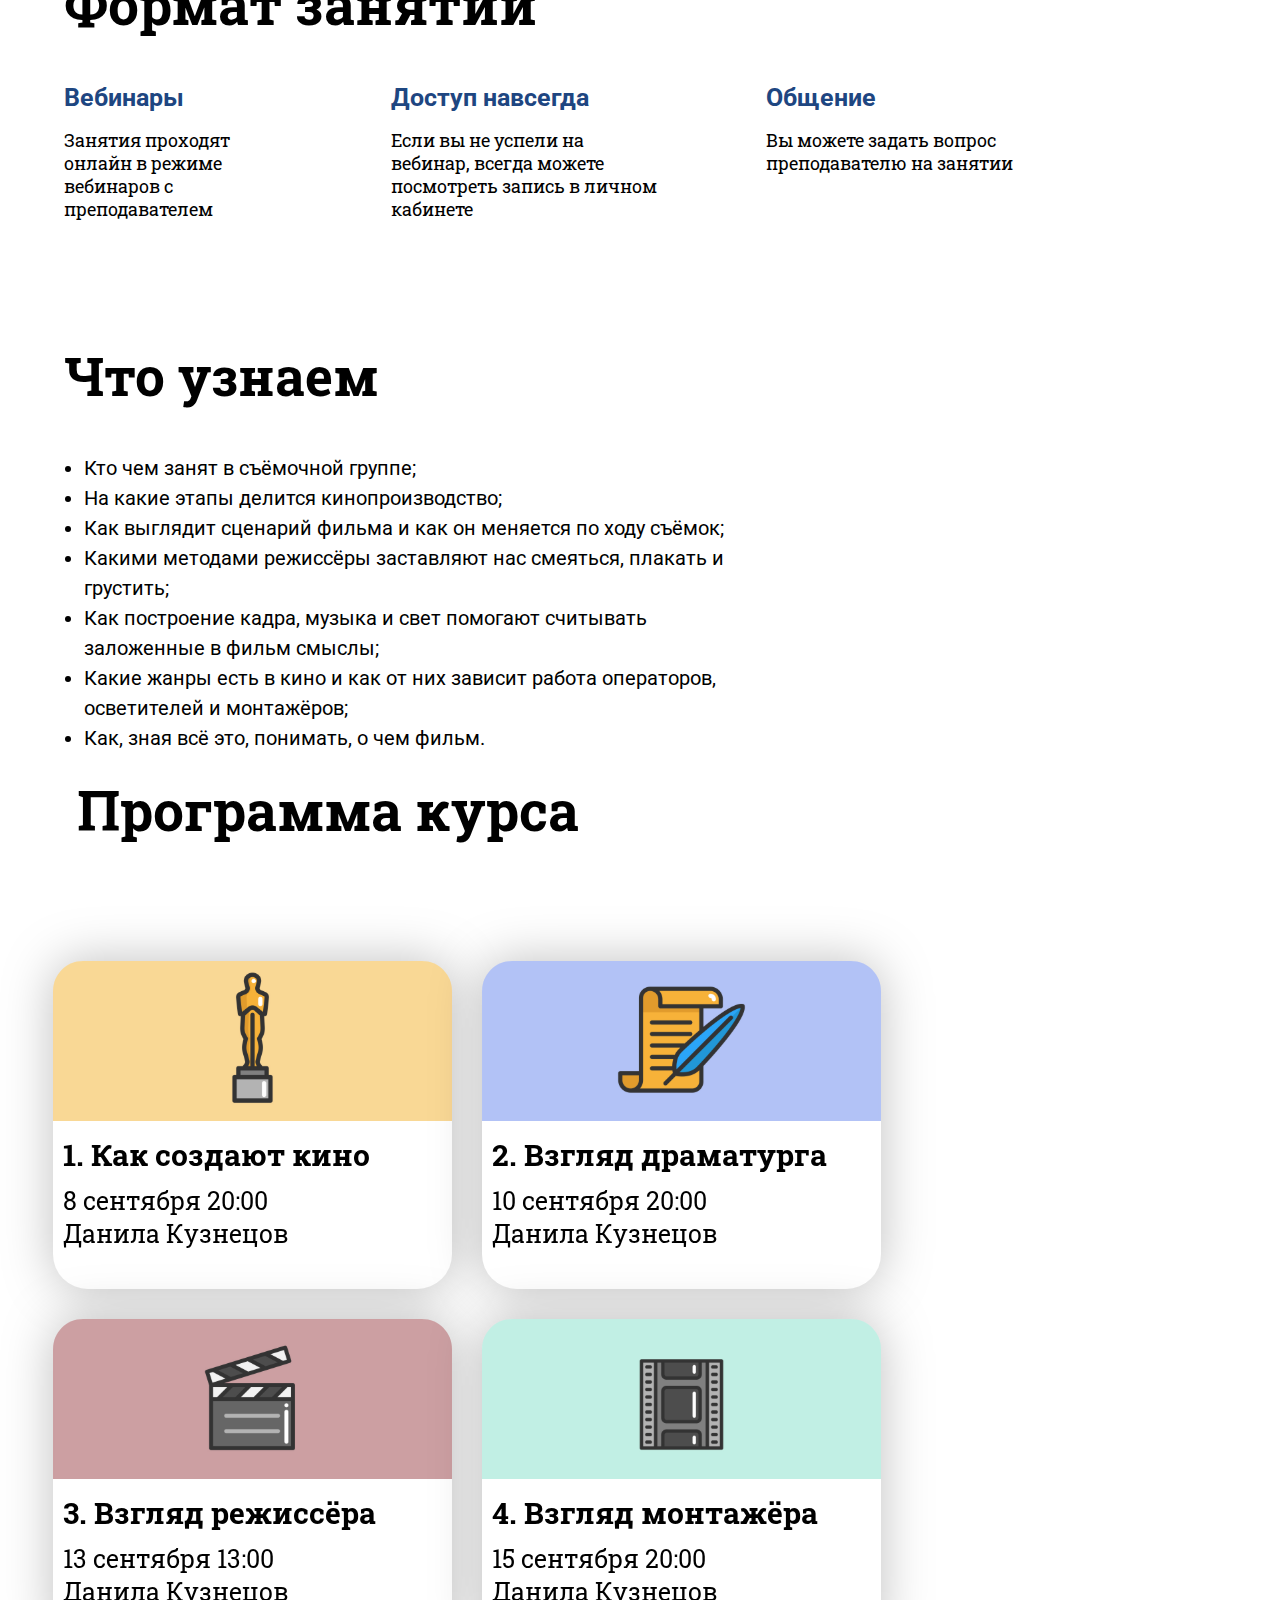
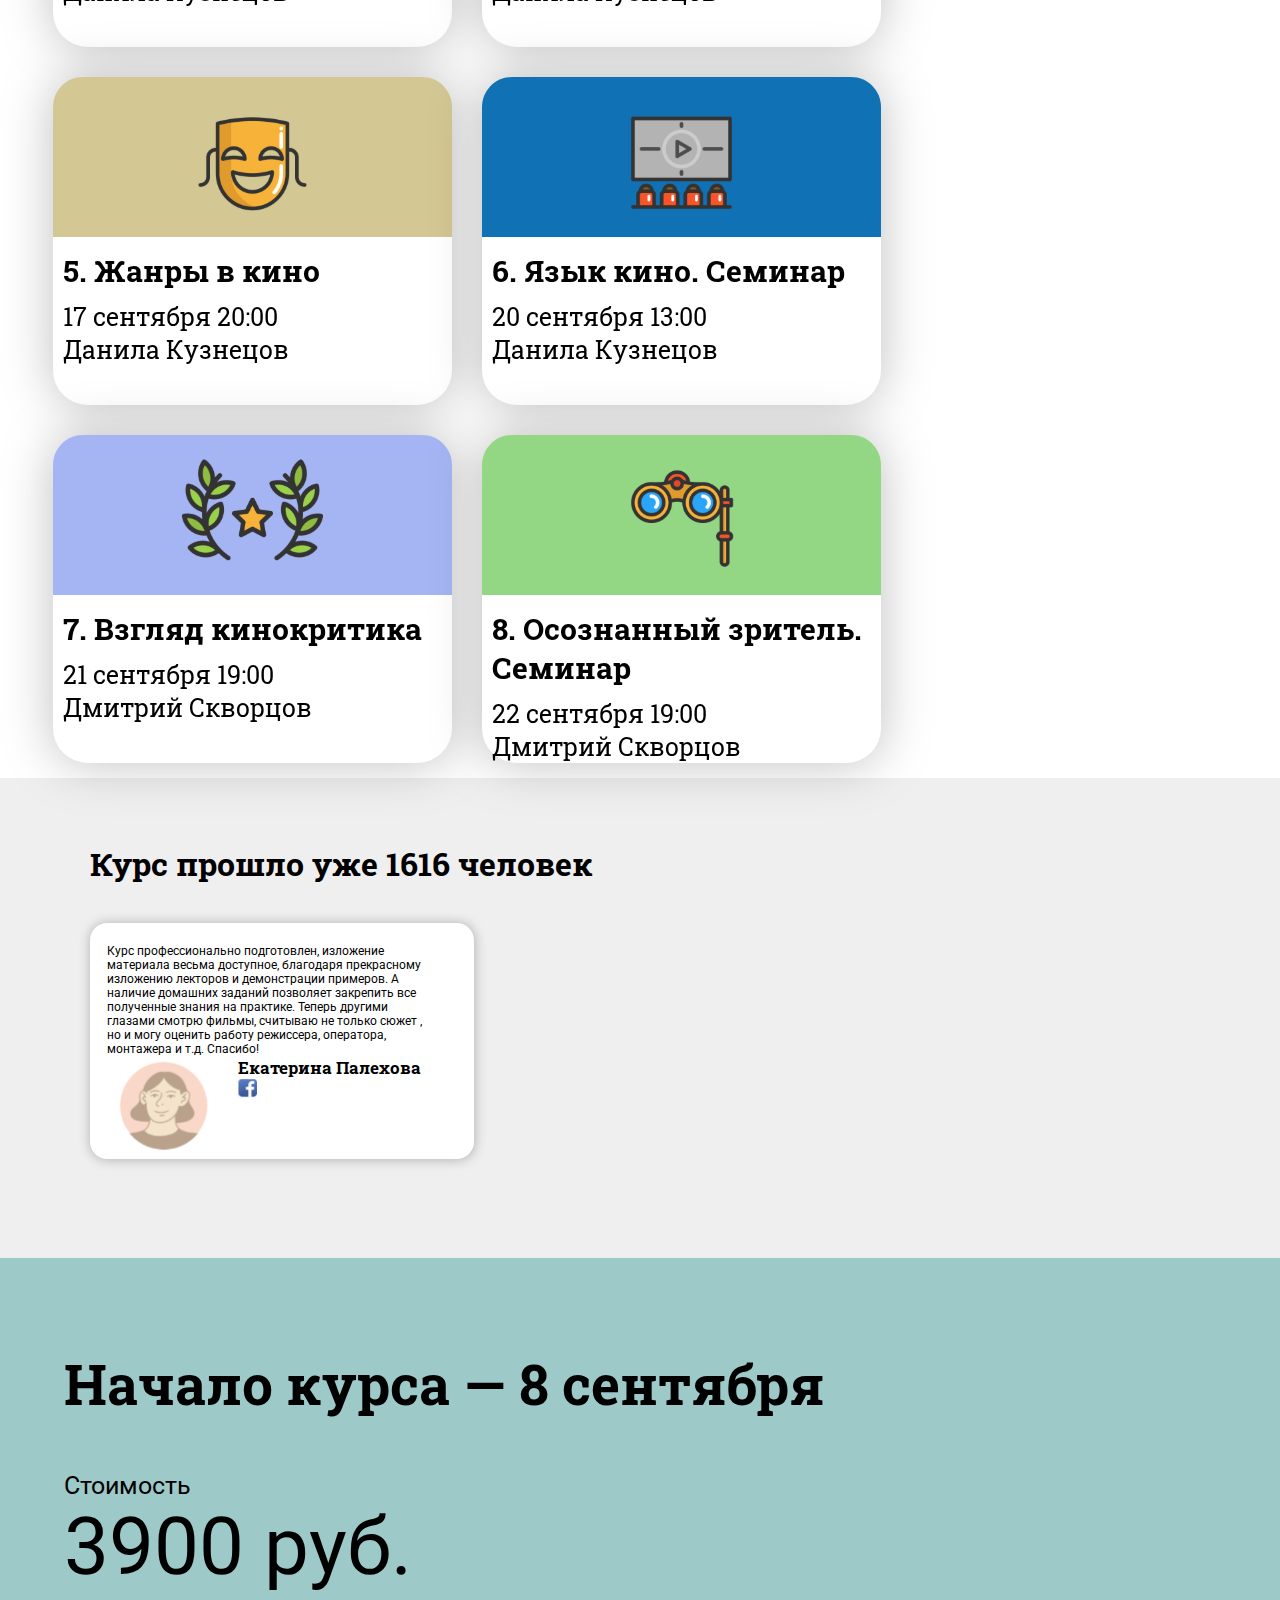
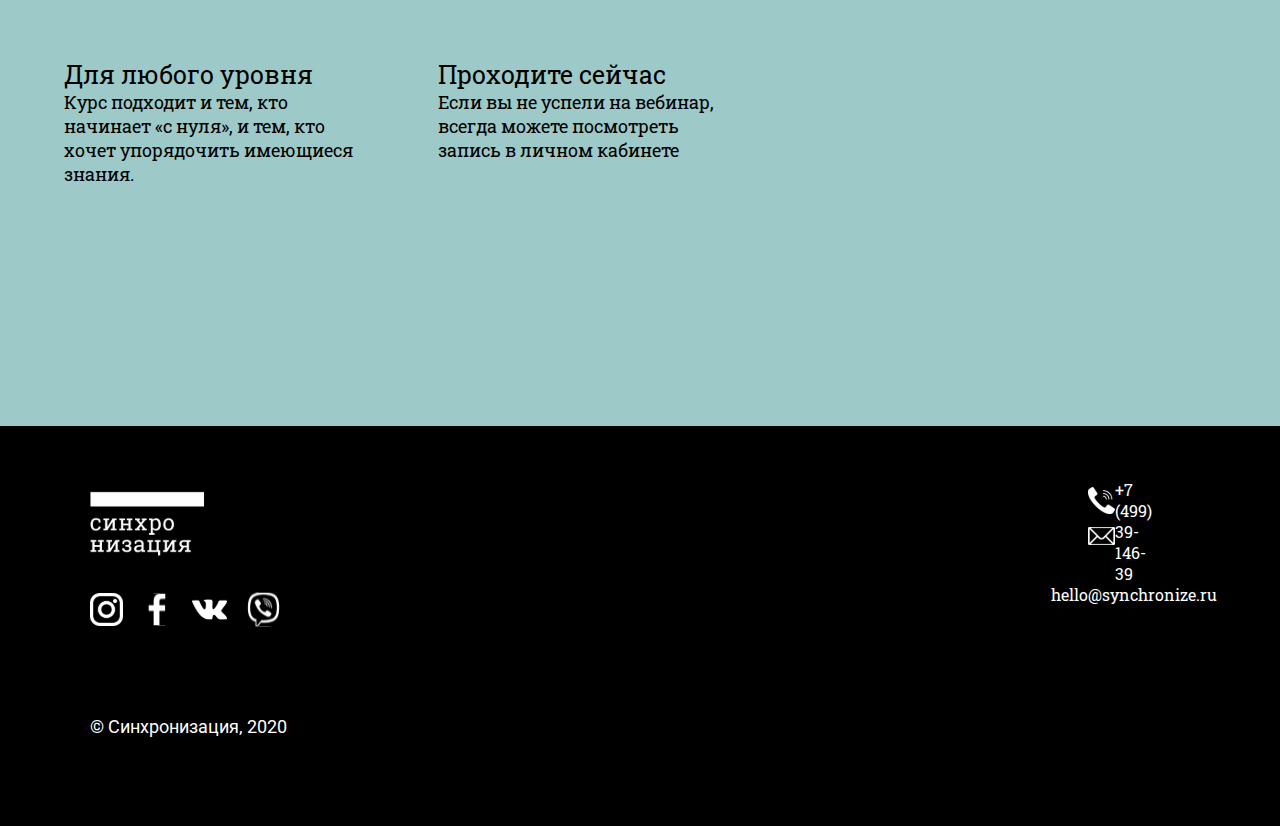
==== commit 43b5c0c8: "Update index.html" ====
--- a/index.html
+++ b/index.html
@@ -27,17 +27,17 @@
                      <div class="h-icons">
                         <div class="h-margin-icon">
                            <img class="h-globe-icon" src="./img/part-1-globe.svg" alt="Globe Icon">
-                           <span class="h-globe-info margin-text-logo">онлайн-курс</span>
+                           <span class="h-globe-info h-margin-text-logo">онлайн-курс</span>
                         </div>
       
                         <div class="h-margin-icon ">
                            <img class="h-clock-icon" src="./img/part-1-clock-icon.svg" alt="Clock Icon">
-                           <span class="h-Clock-info margin-text-logo">18 часов</span>
+                           <span class="h-Clock-info h-margin-text-logo">18 часов</span>
                         </div>
       
                         <div>
                            <img class="h-calendar-icon" src="./img/part-1calendar_2.svg" alt="Calendar Icon">
-                           <span class="h-calendar-info margin-text-logo">8 сентября</span>
+                           <span class="h-calendar-info h-margin-text-logo">8 сентября</span>
                         </div>
                      </div>
                      <div class="h-left-box">
--- a/header.css
+++ b/header.css
@@ -12,22 +12,22 @@
 
 }
 
-.h-kak-smotret-film .h-logo {
+.h-logo {
     margin: 2% 0;
 }
 
-.h-kak-smotret-film .h-section-2 {
+.h-section-2 {
     justify-content: space-between;
     display: flex;
     flex-wrap: wrap;
 }
 
-.h-kak-smotret-film .h-section-2 .h-icon-and-text .h-icons {
+.h-icons {
     display: flex;
     margin-bottom: 3%;
 }
 
-.h-kak-smotret-film .h-section-2 .h-icon-and-text .h-icons .h-margin-icon {
+.h-margin-icon {
     margin-right: 2%;
 }
 
@@ -35,24 +35,24 @@
     margin-left: 10px;
 }
 
-.h-kak-smotret-film .h-section-2 .h-icon-and-text{
+.h-icon-and-text{
     width: 50%;
 } /**/
 
 
-.h-kak-smotret-film .h-section-2 .h-icon-and-text .h-left-box h1 {
-    font-size: 72px;
-}
-
-.h-kak-smotret-film .h-section-2 .h-right-box {
+.h-left-box h1 {
+    font-size: 80px;
+}
+
+.h-right-box {
     width: 50%;
 
 }
-.h-kak-smotret-film .h-section-2 .h-right-box .h-img {
+.h-img {
     display: flex;
     justify-content: center;
 }
-.h-kak-smotret-film .h-blue-box {
+.h-blue-box {
     margin: auto;
     width: 40%;
     border: 1px solid #1E4681;
@@ -64,11 +64,11 @@
 
 
 }
-.h-kak-smotret-film .h-blue-box div .h-comment {
+.h-comment {
     text-align: left;
     font-size: 25px;
 }
-.h-kak-smotret-film .h-blue-box div .h-comment-author {
+.h-comment-author {
     font-size: 18px;
     text-align: right;
 }
@@ -76,181 +76,181 @@
     padding: 2% 5%;
 
 }
-.h-o-kurse .h-section-1 h1 {
+.h-section-1 h1 {
     font-weight: bold;
     font-size: 55px;
 }
-.h-o-kurse .h-section-1 .h-container {
+.h-container {
     width: 100%;
     display: flex;
     flex-wrap: wrap;
     align-items: center;
     justify-content: space-between;
 }
-.h-o-kurse .h-section-1 .h-container .h-left-box {
+.h-left-box {
     width: 60%;
 }
-.h-o-kurse .h-section-1 .h-container .h-left-box p {
+.h-left-box p {
     font-size: 20px;
 }
-.h-o-kurse .h-section-1 .h-container .h-left-box p:first-child {
+.h-left-box p:first-child {
     margin-bottom: 25px;
 }
-.h-o-kurse .h-section-1 .h-container .h-right-box {
+.h-right-box {
     width: 40%;
 }
-.h-o-kurse .h-section-1 .h-container .h-right-box .h-img{
+.h-img{
     display: flex;
     justify-content: flex-end;
 }
-.h-o-kurse .h-section-1 .h-container .h-right-box .h-img .h-img-1{
+.h-img-1{
     width: 100%;
 }
-.h-o-kurse .h-section-2 .h-container {
+.h-container {
     display: flex;
     align-items: center;
 }
-.h-o-kurse .h-section-2 .h-container .h-right-box {
+.h-right-box {
     width:70%;
     display: flex;
     flex-wrap: wrap;
 }
 
-.h-o-kurse .h-section-2 .h-container .h-right-box .h-text {
+.h-text {
     width: 25%;
 }
 
-.h-o-kurse .h-section-2 .h-container .h-right-box .h-text h3 {
+.h-text h3 {
     font-weight: bold;
     font-size: 20px;
 }
 
-.h-o-kurse .h-section-2 .h-container .h-right-box .h-text p {
+.h-text p {
     width: 50%;
     font-size: 12px;
 }
 
-.h-o-kurse .h-section-2 .h-container .h-left-box {
+.h-left-box {
     width: 35%;
 }
 
 @media (max-width: 1279px) and (min-width: 992px) {
-    .h-kak-smotret-film .h-section-2 .h-icon-and-text .h-left-box h1 {
+    .h-left-box h1 {
         font-size: 41px ;
     }
-    .h-kak-smotret-film .h-section-2 .h-icon-and-text .h-left-box p {
+    .h-left-box p {
         font-size: 12px ;
     }
-    .h-kak-smotret-film .h-blue-box {
+    .h-blue-box {
         width: 29%;
         margin: auto;
         margin-top: 10%;
     }
-    .h-kak-smotret-film .h-blue-box div .h-comment {
+    .h-comment {
         font-size: 14px;
     }
     
-    .h-kak-smotret-film .h-blue-box div .h-comment-author {
+    .h-comment-author {
         font-size: 12px;
     }
-    .h-o-kurse .h-section-1 h1 {
+    .h-section-1 h1 {
         font-size: 32px;
     }
-    .h-o-kurse .h-section-1 .h-container .h-left-box {
+    .h-left-box {
         line-height: 150%;
     }
-    .h-o-kurse .h-section-1 .h-container .h-left-box .h-text p{
+    .h-text p{
         font-size: 14px;
     }
 }
 
 @media (min-width: 320px) and (max-width: 991px) {
     
-    .h-kak-smotret-film .h-logo img {
+    .h-logo img {
         width: 15%;
         height: 15%;
     }
 
-    .h-kak-smotret-film .h-section-2 .h-icon-and-text .h-left-box h1 {
+    .h-left-box h1 {
         font-size: 37px ;
     }
-    .h-kak-smotret-film .h-section-2 .h-icon-and-text .h-left-box p {
+    .h-left-box p {
         font-size: 10px ;
     }
 
-    .h-kak-smotret-film .h-section-2 .h-icon-and-text .h-icons img {
+    .h-icons img {
         width: 25%;
         height: 25%;
     }
-    .h-kak-smotret-film .h-section-2 .h-icon-and-text .h-icons span {
+    .h-icons span {
         font-size: 10px;
     }
-    .h-kak-smotret-film .h-section-2 .h-icon-and-text .h-icons span {
+    .h-icons span {
         font-size: 10px;
         margin-left: -5px;
     }
 
-    .h-kak-smotret-film .h-section-2 .h-icon-and-text{
+    .h-icon-and-text{
         width: 100%;
         margin-bottom: 5%;
     }
 
-    .h-kak-smotret-film .h-section-2 .h-right-box {
+    .h-right-box {
         width: 100%;
         display: flex;
         justify-content: flex-end;   
     }
-    .h-kak-smotret-film .h-section-2 .h-right-box .h-img{
+    .h-img{
         width: 60%;
             
     }
-    .h-kak-smotret-film .h-section-2 .h-right-box .h-img .h-img-1{
-        width: 100%;
-    }
-    .h-kak-smotret-film .h-blue-box {
+    .h-img-1{
+        width: 100%;
+    }
+    .h-blue-box {
         width: 70%;
         margin: initial;
         margin-top: 10%;
     }
-    .h-kak-smotret-film .h-blue-box div .h-comment {
+    .h-comment {
         font-size: 11px;
     }
     
-    .h-kak-smotret-film .h-blue-box div .h-comment-author {
+    .h-comment-author {
         font-size: 10px;
     }
-    .h-o-kurse .h-section-1 h1 {
+    .h-section-1 h1 {
         font-size: 26px;
     }
-    .h-o-kurse .h-section-1 .h-container .h-left-box {
+    .h-left-box {
         width: 100%;
         margin-bottom: 10%;
     }
-    .h-o-kurse .h-section-1 .h-container .h-left-box .h-text p{
+    .h-text p{
         font-size: 12px;
     }
-    .h-o-kurse .h-section-1 .h-container .h-right-box {
+    .h-right-box {
         width: 100%;
         
     }
-    .h-o-kurse .h-section-1 .h-container .h-right-box .h-img {
+    .h-img {
         width: 70%;
         margin: auto;
         
     }
-    .h-o-kurse .h-section-1 h1 {
+    .h-section-1 h1 {
         margin-bottom: 4%; 
     }
     
-    .h-o-kurse .h-section-2 .h-container .h-left-box {
+    .h-left-box {
         display: none;
     }
-    .h-o-kurse .h-section-2 .h-container .h-right-box {
+    .h-right-box {
         width: 100%;
         margin-top: 10%;
 
     }
-    .h-o-kurse .h-section-2 .h-container .h-right-box .h-text {
+    .h-text {
         width: 50%;
         margin-bottom: 7%;
     }
--- a/section2.css
+++ b/section2.css
@@ -30,6 +30,7 @@
 
     .s-main2-p2 {
         font-size: 25px;
+        margin: 0;
     }
 
     .s-main2 img {
@@ -78,6 +79,7 @@
 
     .s-main2-p2 {
         font-size: 14px;
+        margin: 0;
     }
 
     .s-main2 img {
@@ -127,6 +129,7 @@
 
     .s-main2-p2 {
         font-size: 12px;
+        margin: 0;
     }
 
     .s-main2 img {
--- a/section1.css
+++ b/section1.css
@@ -4,6 +4,7 @@
     /* Desktop */
     .m-all {
         margin-left: 5%;
+        margin-bottom: 10%;
 
     }
 
@@ -86,6 +87,7 @@
     /* Tablet */
     .m-all {
         margin-left: 5%;
+        margin-bottom: 10%;
     }
 
     .m-all h2 {
@@ -175,6 +177,7 @@
 
     .m-all {
         margin-left: 5%;
+        margin-bottom: 10%;
     }
 
     .m-txt1 {
--- a/header.css
+++ b/header.css
@@ -12,22 +12,22 @@
 
 }
 
-.h-kak-smotret-film .h-logo {
+.h-logo {
     margin: 2% 0;
 }
 
-.h-kak-smotret-film .h-section-2 {
+.h-section-2 {
     justify-content: space-between;
     display: flex;
     flex-wrap: wrap;
 }
 
-.h-kak-smotret-film .h-section-2 .h-icon-and-text .h-icons {
+.h-icons {
     display: flex;
     margin-bottom: 3%;
 }
 
-.h-kak-smotret-film .h-section-2 .h-icon-and-text .h-icons .h-margin-icon {
+.h-margin-icon {
     margin-right: 2%;
 }
 
@@ -35,24 +35,24 @@
     margin-left: 10px;
 }
 
-.h-kak-smotret-film .h-section-2 .h-icon-and-text{
+.h-icon-and-text{
     width: 50%;
 } /**/
 
 
-.h-kak-smotret-film .h-section-2 .h-icon-and-text .h-left-box h1 {
-    font-size: 72px;
-}
-
-.h-kak-smotret-film .h-section-2 .h-right-box {
+.h-left-box h1 {
+    font-size: 80px;
+}
+
+.h-right-box {
     width: 50%;
 
 }
-.h-kak-smotret-film .h-section-2 .h-right-box .h-img {
+.h-img {
     display: flex;
     justify-content: center;
 }
-.h-kak-smotret-film .h-blue-box {
+.h-blue-box {
     margin: auto;
     width: 40%;
     border: 1px solid #1E4681;
@@ -64,11 +64,11 @@
 
 
 }
-.h-kak-smotret-film .h-blue-box div .h-comment {
+.h-comment {
     text-align: left;
     font-size: 25px;
 }
-.h-kak-smotret-film .h-blue-box div .h-comment-author {
+.h-comment-author {
     font-size: 18px;
     text-align: right;
 }
@@ -76,181 +76,181 @@
     padding: 2% 5%;
 
 }
-.h-o-kurse .h-section-1 h1 {
+.h-section-1 h1 {
     font-weight: bold;
     font-size: 55px;
 }
-.h-o-kurse .h-section-1 .h-container {
+.h-container {
     width: 100%;
     display: flex;
     flex-wrap: wrap;
     align-items: center;
     justify-content: space-between;
 }
-.h-o-kurse .h-section-1 .h-container .h-left-box {
+.h-left-box {
     width: 60%;
 }
-.h-o-kurse .h-section-1 .h-container .h-left-box p {
+.h-left-box p {
     font-size: 20px;
 }
-.h-o-kurse .h-section-1 .h-container .h-left-box p:first-child {
+.h-left-box p:first-child {
     margin-bottom: 25px;
 }
-.h-o-kurse .h-section-1 .h-container .h-right-box {
+.h-right-box {
     width: 40%;
 }
-.h-o-kurse .h-section-1 .h-container .h-right-box .h-img{
+.h-img{
     display: flex;
     justify-content: flex-end;
 }
-.h-o-kurse .h-section-1 .h-container .h-right-box .h-img .h-img-1{
+.h-img-1{
     width: 100%;
 }
-.h-o-kurse .h-section-2 .h-container {
+.h-container {
     display: flex;
     align-items: center;
 }
-.h-o-kurse .h-section-2 .h-container .h-right-box {
+.h-right-box {
     width:70%;
     display: flex;
     flex-wrap: wrap;
 }
 
-.h-o-kurse .h-section-2 .h-container .h-right-box .h-text {
+.h-text {
     width: 25%;
 }
 
-.h-o-kurse .h-section-2 .h-container .h-right-box .h-text h3 {
+.h-text h3 {
     font-weight: bold;
     font-size: 20px;
 }
 
-.h-o-kurse .h-section-2 .h-container .h-right-box .h-text p {
+.h-text p {
     width: 50%;
     font-size: 12px;
 }
 
-.h-o-kurse .h-section-2 .h-container .h-left-box {
+.h-left-box {
     width: 35%;
 }
 
 @media (max-width: 1279px) and (min-width: 992px) {
-    .h-kak-smotret-film .h-section-2 .h-icon-and-text .h-left-box h1 {
+    .h-left-box h1 {
         font-size: 41px ;
     }
-    .h-kak-smotret-film .h-section-2 .h-icon-and-text .h-left-box p {
+    .h-left-box p {
         font-size: 12px ;
     }
-    .h-kak-smotret-film .h-blue-box {
+    .h-blue-box {
         width: 29%;
         margin: auto;
         margin-top: 10%;
     }
-    .h-kak-smotret-film .h-blue-box div .h-comment {
+    .h-comment {
         font-size: 14px;
     }
     
-    .h-kak-smotret-film .h-blue-box div .h-comment-author {
+    .h-comment-author {
         font-size: 12px;
     }
-    .h-o-kurse .h-section-1 h1 {
+    .h-section-1 h1 {
         font-size: 32px;
     }
-    .h-o-kurse .h-section-1 .h-container .h-left-box {
+    .h-left-box {
         line-height: 150%;
     }
-    .h-o-kurse .h-section-1 .h-container .h-left-box .h-text p{
+    .h-text p{
         font-size: 14px;
     }
 }
 
 @media (min-width: 320px) and (max-width: 991px) {
     
-    .h-kak-smotret-film .h-logo img {
+    .h-logo img {
         width: 15%;
         height: 15%;
     }
 
-    .h-kak-smotret-film .h-section-2 .h-icon-and-text .h-left-box h1 {
+    .h-left-box h1 {
         font-size: 37px ;
     }
-    .h-kak-smotret-film .h-section-2 .h-icon-and-text .h-left-box p {
+    .h-left-box p {
         font-size: 10px ;
     }
 
-    .h-kak-smotret-film .h-section-2 .h-icon-and-text .h-icons img {
+    .h-icons img {
         width: 25%;
         height: 25%;
     }
-    .h-kak-smotret-film .h-section-2 .h-icon-and-text .h-icons span {
+    .h-icons span {
         font-size: 10px;
     }
-    .h-kak-smotret-film .h-section-2 .h-icon-and-text .h-icons span {
+    .h-icons span {
         font-size: 10px;
         margin-left: -5px;
     }
 
-    .h-kak-smotret-film .h-section-2 .h-icon-and-text{
+    .h-icon-and-text{
         width: 100%;
         margin-bottom: 5%;
     }
 
-    .h-kak-smotret-film .h-section-2 .h-right-box {
+    .h-right-box {
         width: 100%;
         display: flex;
         justify-content: flex-end;   
     }
-    .h-kak-smotret-film .h-section-2 .h-right-box .h-img{
+    .h-img{
         width: 60%;
             
     }
-    .h-kak-smotret-film .h-section-2 .h-right-box .h-img .h-img-1{
-        width: 100%;
-    }
-    .h-kak-smotret-film .h-blue-box {
+    .h-img-1{
+        width: 100%;
+    }
+    .h-blue-box {
         width: 70%;
         margin: initial;
         margin-top: 10%;
     }
-    .h-kak-smotret-film .h-blue-box div .h-comment {
+    .h-comment {
         font-size: 11px;
     }
     
-    .h-kak-smotret-film .h-blue-box div .h-comment-author {
+    .h-comment-author {
         font-size: 10px;
     }
-    .h-o-kurse .h-section-1 h1 {
+    .h-section-1 h1 {
         font-size: 26px;
     }
-    .h-o-kurse .h-section-1 .h-container .h-left-box {
+    .h-left-box {
         width: 100%;
         margin-bottom: 10%;
     }
-    .h-o-kurse .h-section-1 .h-container .h-left-box .h-text p{
+    .h-text p{
         font-size: 12px;
     }
-    .h-o-kurse .h-section-1 .h-container .h-right-box {
+    .h-right-box {
         width: 100%;
         
     }
-    .h-o-kurse .h-section-1 .h-container .h-right-box .h-img {
+    .h-img {
         width: 70%;
         margin: auto;
         
     }
-    .h-o-kurse .h-section-1 h1 {
+    .h-section-1 h1 {
         margin-bottom: 4%; 
     }
     
-    .h-o-kurse .h-section-2 .h-container .h-left-box {
+    .h-left-box {
         display: none;
     }
-    .h-o-kurse .h-section-2 .h-container .h-right-box {
+    .h-right-box {
         width: 100%;
         margin-top: 10%;
 
     }
-    .h-o-kurse .h-section-2 .h-container .h-right-box .h-text {
+    .h-text {
         width: 50%;
         margin-bottom: 7%;
     }
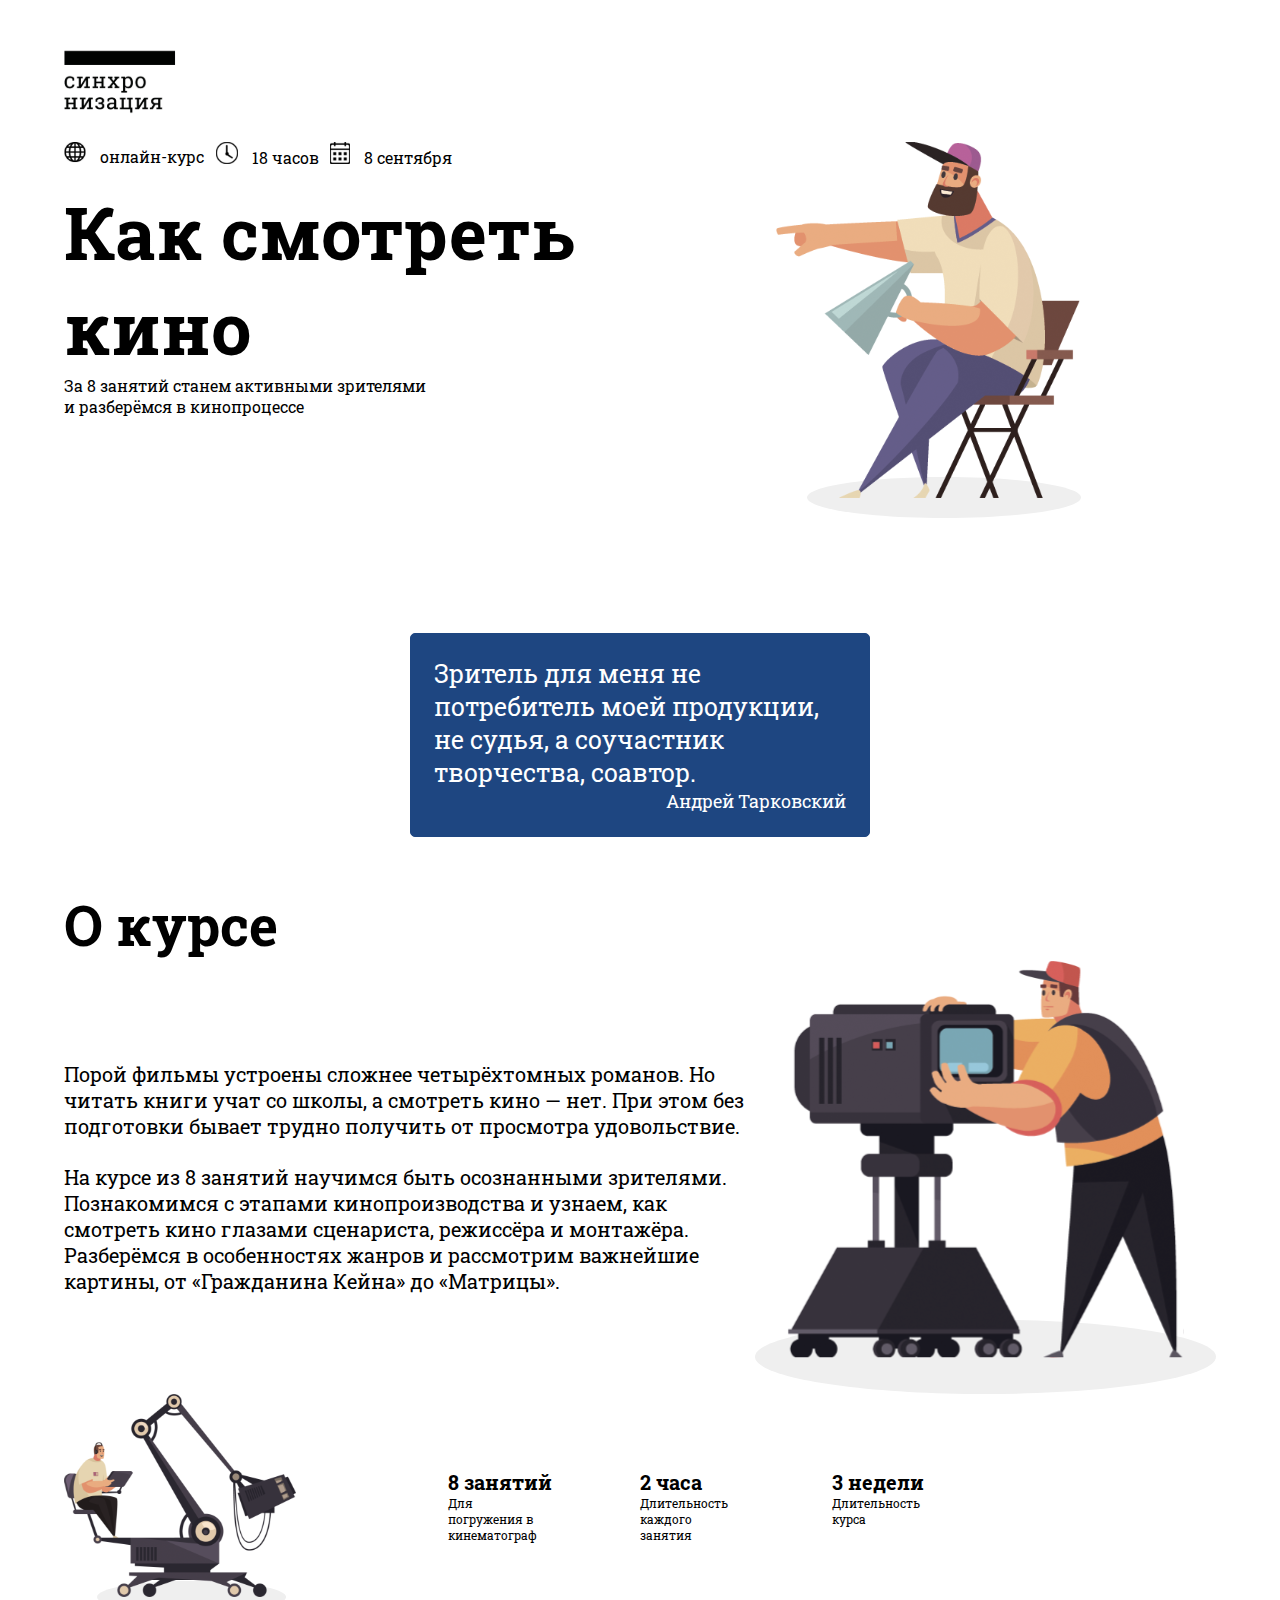
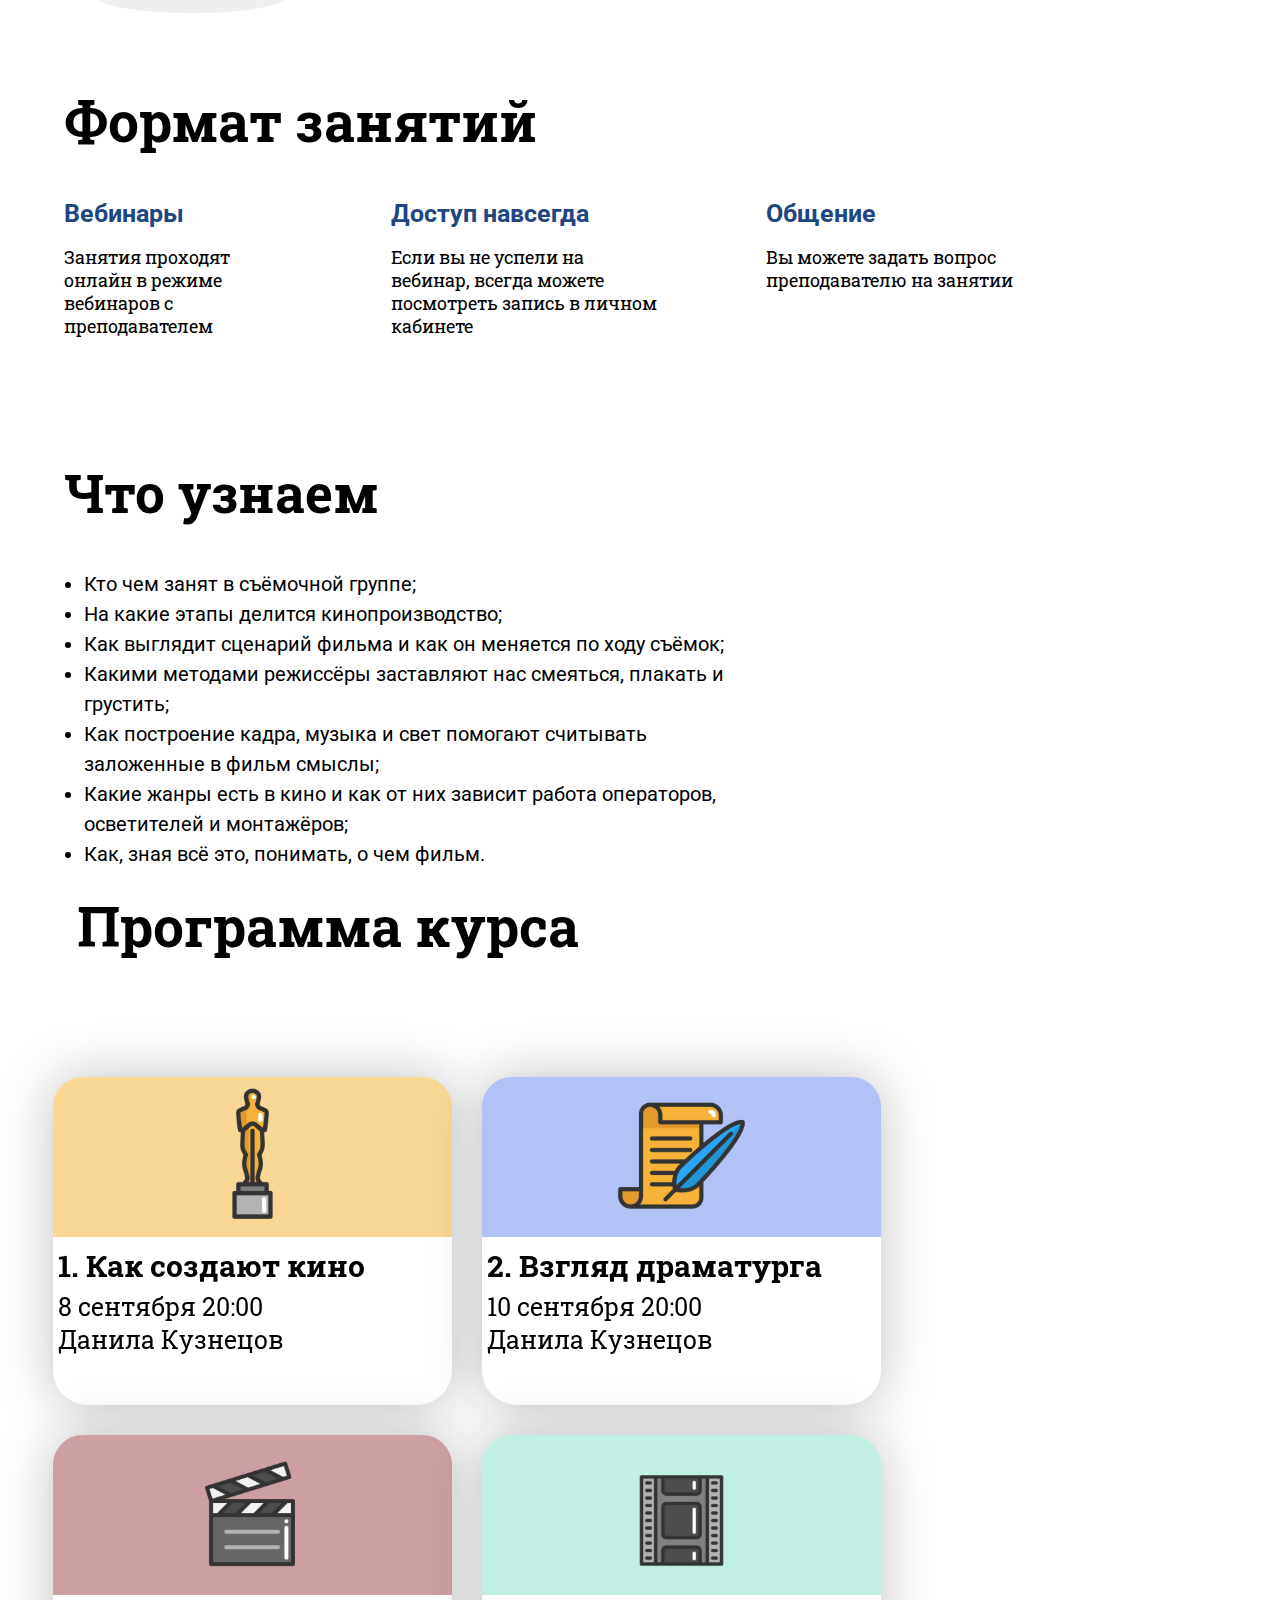
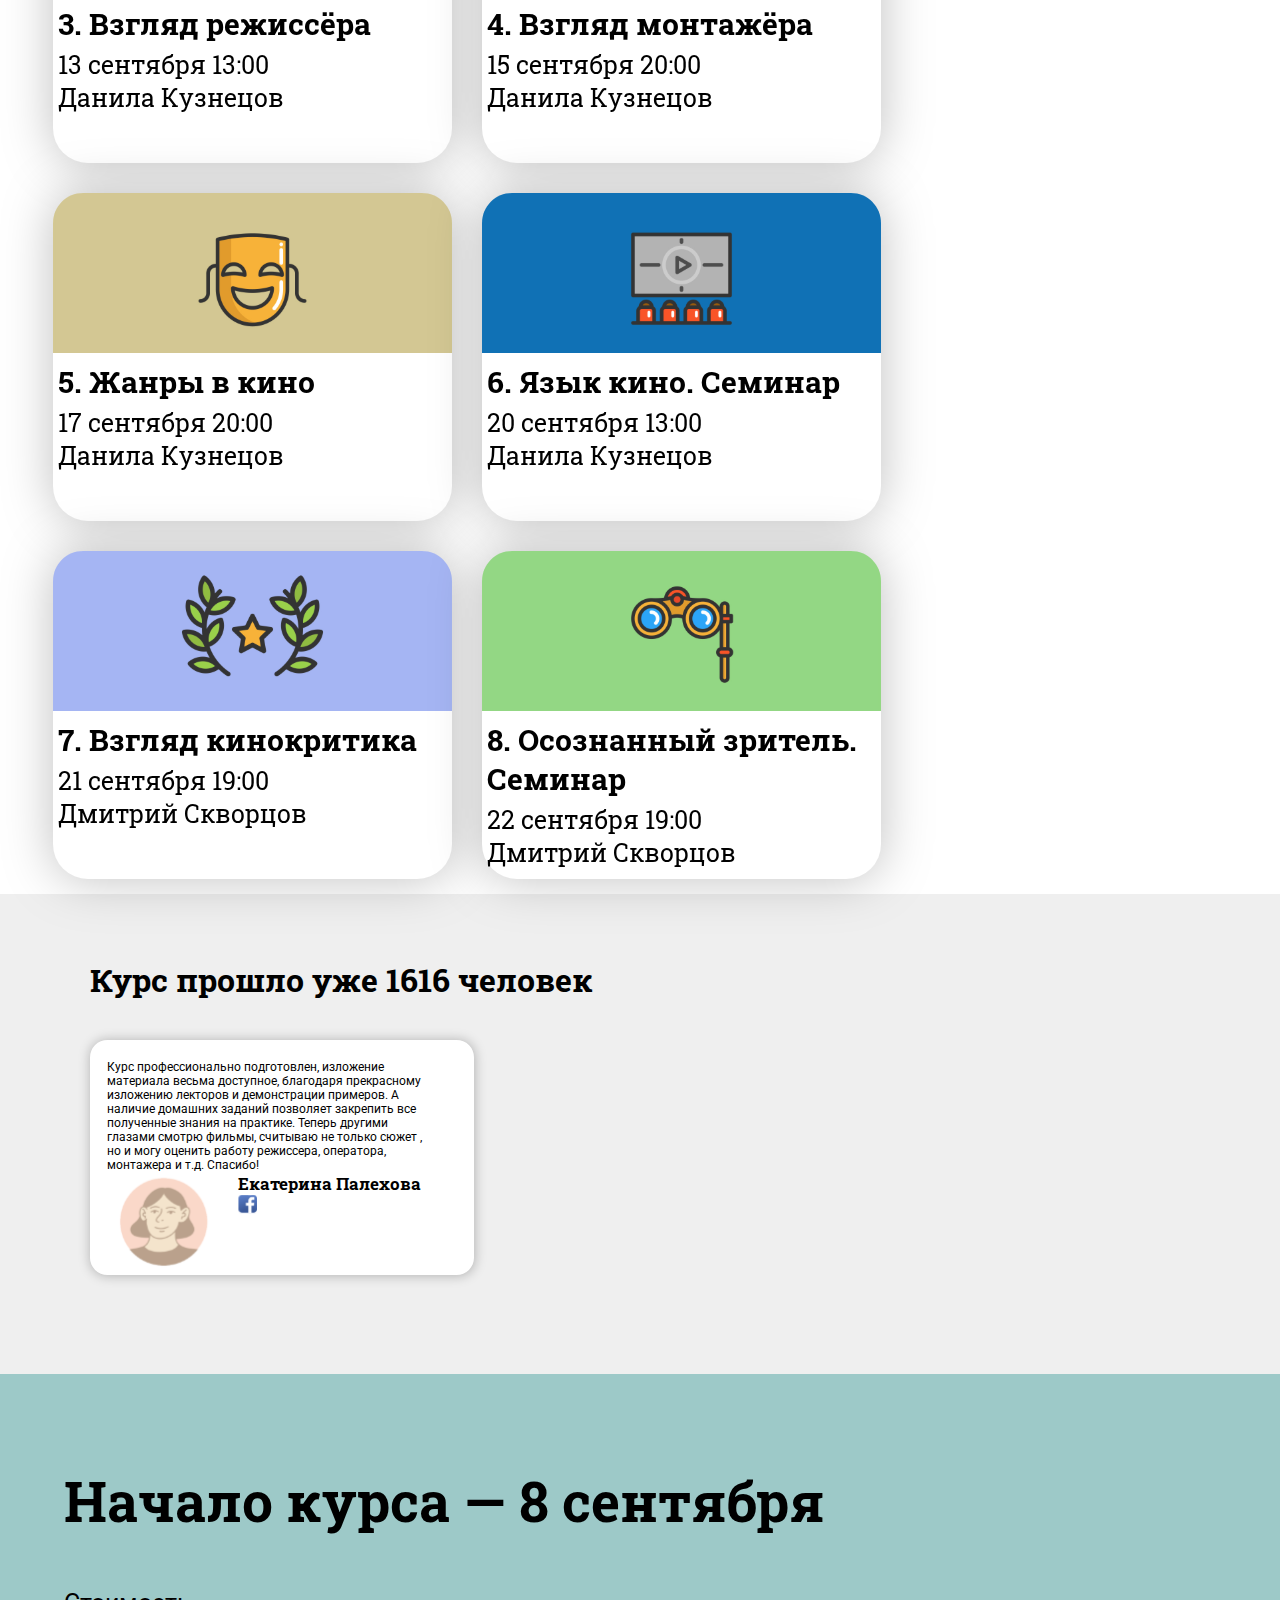
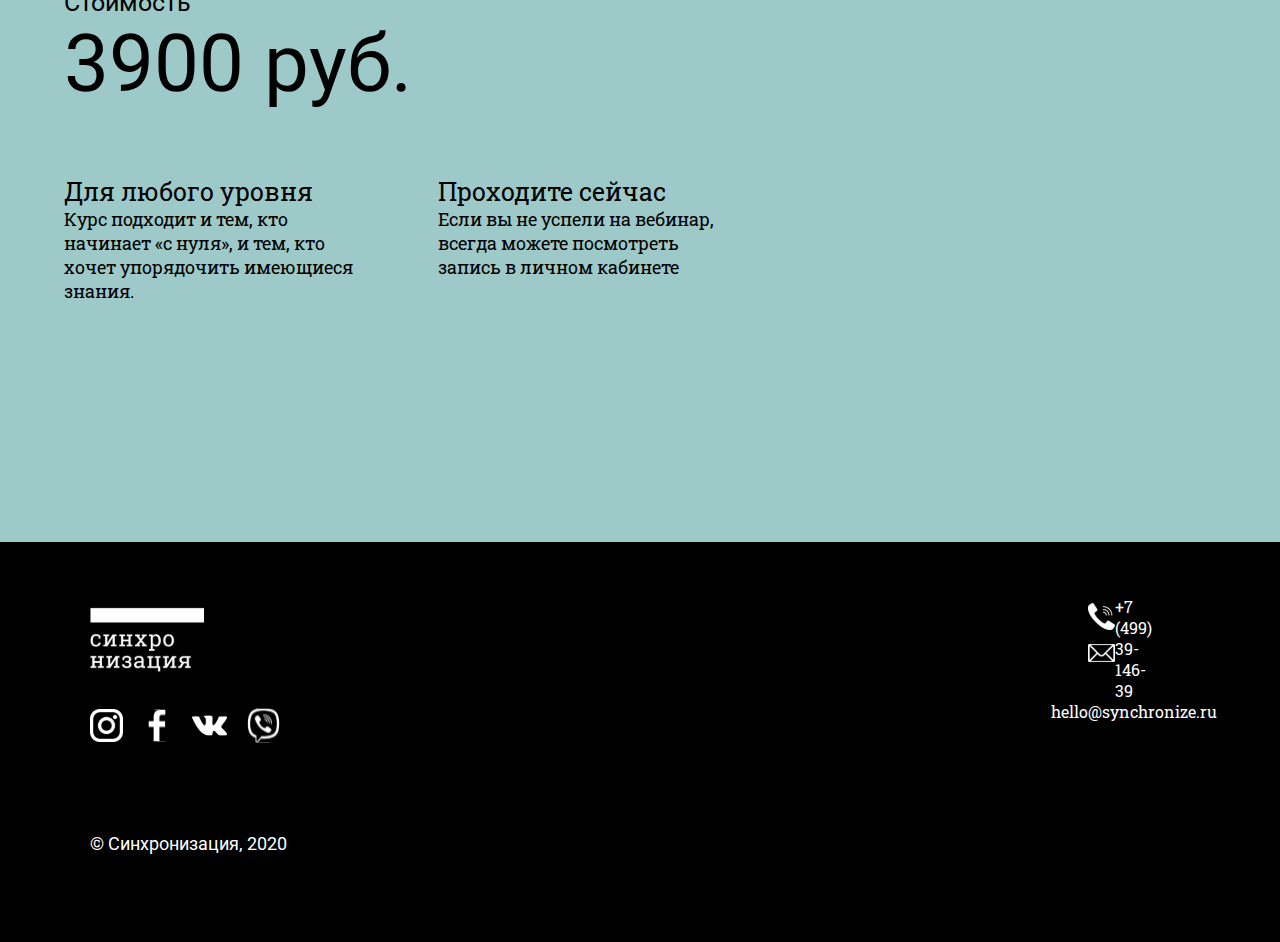
==== commit af1ad12f: "Update index.html" ====
--- a/index.html
+++ b/index.html
@@ -17,60 +17,60 @@
 <body>
     <header>
         <div>
-            <div class="h-kak-smotret-film">
-               <div class="h-logo">
+            <div class="kak-smotret-film">
+               <div class="logo">
                   <img src="./img/part-1-logo_mobile_black 1 (1).svg" alt="logo">
                </div>
                
-               <div class="h-section-2">
-                  <div class="h-icon-and-text">
-                     <div class="h-icons">
-                        <div class="h-margin-icon">
-                           <img class="h-globe-icon" src="./img/part-1-globe.svg" alt="Globe Icon">
-                           <span class="h-globe-info h-margin-text-logo">онлайн-курс</span>
-                        </div>
-      
-                        <div class="h-margin-icon ">
-                           <img class="h-clock-icon" src="./img/part-1-clock-icon.svg" alt="Clock Icon">
-                           <span class="h-Clock-info h-margin-text-logo">18 часов</span>
-                        </div>
-      
-                        <div>
-                           <img class="h-calendar-icon" src="./img/part-1calendar_2.svg" alt="Calendar Icon">
-                           <span class="h-calendar-info h-margin-text-logo">8 сентября</span>
-                        </div>
-                     </div>
-                     <div class="h-left-box">
+               <div class="section-2">
+                  <div class="icon-and-text">
+                     <div class="icons">
+                        <div class="margin-icon">
+                           <img class="globe-icon" src="./img/part-1-globe.svg" alt="Globe Icon">
+                           <span class="globe-info margin-text-logo">онлайн-курс</span>
+                        </div>
+      
+                        <div class="margin-icon ">
+                           <img class="clock-icon" src="./img/part-1-clock-icon.svg" alt="Clock Icon">
+                           <span class="Clock-info margin-text-logo">18 часов</span>
+                        </div>
+      
+                        <div>
+                           <img class="calendar-icon" src="./img/part-1calendar_2.svg" alt="Calendar Icon">
+                           <span class="calendar-info margin-text-logo">8 сентября</span>
+                        </div>
+                     </div>
+                     <div class="left-box">
                         <h1>Как смотреть кино</h1>
                         <p>За 8 занятий станем активными зрителями <br>
                               и разберёмся в кинопроцессе</p>
                      </div>  
                   </div>
-                  <div class="h-right-box">
-                     <div class="h-img">
-                        <img class="h-img-1" src="img/part-1-chair-sitting-man.svg" alt="">
+                  <div class="right-box">
+                     <div class="img">
+                        <img class="img-1" src="img/part-1-chair-sitting-man.svg" alt="">
                      </div>
                   </div>
                </div>
             
       
-               <div class="h-blue-box">
+               <div class="blue-box">
                   <div>
-                     <p class="h-comment">Зритель для меня 
+                     <p class="comment">Зритель для меня 
                         не <br>потребитель моей продукции,<br> не судья, а соучастник<br> творчества, соавтор. </p>
-                     <p class="h-comment-author">Андрей Тарковский</p>
+                     <p class="comment-author">Андрей Тарковский</p>
                   </div>
                </div>
             </div>
  
       
-         <div class="h-o-kurse">
-            <div class="h-section-1">
+         <div class="o-kurse">
+            <div class="section-1">
                <h1>О курсе</h1>
       
-               <div class="h-container">
-                  <div class="h-left-box">
-                     <div class="h-text">
+               <div class="container">
+                  <div class="left-box">
+                     <div class="text">
                         <p>Порой фильмы устроены сложнее четырёхтомных романов. Но читать книги учат со школы, а смотреть
                            кино — нет. При этом без подготовки бывает трудно получить от просмотра удовольствие.
                         </p>
@@ -81,35 +81,35 @@
                         </p>
                      </div>
                   </div>
-                  <div class="h-right-box">
-                     <div class="h-img">
-                        <img class="h-img-1" src="img/part-2-camerman.svg" alt="Camera Man">
-                     </div>
-                  </div>
-               </div>
-            </div>
-            <div class="h-section-2">
-               <div class="h-container">
-      
-                  <div class="h-left-box">
-                     <div class="h-img">
+                  <div class="right-box">
+                     <div class="img">
+                        <img class="img-1" src="img/part-2-camerman.svg" alt="Camera Man">
+                     </div>
+                  </div>
+               </div>
+            </div>
+            <div class="section-2">
+               <div class="container">
+      
+                  <div class="left-box">
+                     <div class="img">
                         <img src="img/part-2-other-cameraman.svg" alt="Camera Man 2">
                      </div>
                   </div>
-                  <div class="h-right-box">
-                     <div class="h-text">
-                        <h3 class="h-heading3">8 занятий </h3>
-                        <p class="h-text2">Для погружения
+                  <div class="right-box">
+                     <div class="text">
+                        <h3 class="heading3">8 занятий </h3>
+                        <p class="text2">Для погружения
                            в кинематограф</p>
                      </div>
-                     <div class="h-text">
-                        <h3 class="h-heading3">2 часа </h3>
-                        <p class="h-text2">Длительность
+                     <div class="text">
+                        <h3 class="heading3">2 часа </h3>
+                        <p class="text2">Длительность
                            каждого занятия</p>
                      </div>
-                     <div class="h-text">
-                        <h3 class="h-heading3">3 недели</h3>
-                        <p class="h-text2">Длительность
+                     <div class="text">
+                        <h3 class="heading3">3 недели</h3>
+                        <p class="text2">Длительность
                            курса</p>
                      </div>
                   </div>
--- a/header.css
+++ b/header.css
@@ -1,58 +1,56 @@
+
 /*Header*/
 @import url('https://fonts.googleapis.com/css2?family=Roboto+Slab:wght@100;200;300;400;500;600;700;800;900&display=swap');
 
 * {
-    margin: 0;
-    padding: 0;
-    box-sizing: border-box;
     font-family: Roboto Slab;
 }
-.h-kak-smotret-film{
+.kak-smotret-film{
     padding: 2% 5%;
 
 }
 
-.h-logo {
+.kak-smotret-film .logo {
     margin: 2% 0;
 }
 
-.h-section-2 {
+.kak-smotret-film .section-2 {
     justify-content: space-between;
     display: flex;
     flex-wrap: wrap;
 }
 
-.h-icons {
+.kak-smotret-film .section-2 .icon-and-text .icons {
     display: flex;
     margin-bottom: 3%;
 }
 
-.h-margin-icon {
+.kak-smotret-film .section-2 .icon-and-text .icons .margin-icon {
     margin-right: 2%;
 }
 
-.h-margin-text-logo {
+.margin-text-logo {
     margin-left: 10px;
 }
 
-.h-icon-and-text{
+.kak-smotret-film .section-2 .icon-and-text{
     width: 50%;
 } /**/
 
 
-.h-left-box h1 {
-    font-size: 80px;
-}
-
-.h-right-box {
+.kak-smotret-film .section-2 .icon-and-text .left-box h1 {
+    font-size: 72px;
+}
+
+.kak-smotret-film .section-2 .right-box {
     width: 50%;
 
 }
-.h-img {
+.kak-smotret-film .section-2 .right-box .img {
     display: flex;
     justify-content: center;
 }
-.h-blue-box {
+.kak-smotret-film .blue-box {
     margin: auto;
     width: 40%;
     border: 1px solid #1E4681;
@@ -64,193 +62,193 @@
 
 
 }
-.h-comment {
+.kak-smotret-film .blue-box div .comment {
     text-align: left;
     font-size: 25px;
 }
-.h-comment-author {
+.kak-smotret-film .blue-box div .comment-author {
     font-size: 18px;
     text-align: right;
 }
-.h-o-kurse{
+.o-kurse{
     padding: 2% 5%;
 
 }
-.h-section-1 h1 {
+.o-kurse .section-1 h1 {
     font-weight: bold;
     font-size: 55px;
 }
-.h-container {
+.o-kurse .section-1 .container {
     width: 100%;
     display: flex;
     flex-wrap: wrap;
     align-items: center;
     justify-content: space-between;
 }
-.h-left-box {
+.o-kurse .section-1 .container .left-box {
     width: 60%;
 }
-.h-left-box p {
+.o-kurse .section-1 .container .left-box p {
     font-size: 20px;
 }
-.h-left-box p:first-child {
+.o-kurse .section-1 .container .left-box p:first-child {
     margin-bottom: 25px;
 }
-.h-right-box {
+.o-kurse .section-1 .container .right-box {
     width: 40%;
 }
-.h-img{
+.o-kurse .section-1 .container .right-box .img{
     display: flex;
     justify-content: flex-end;
 }
-.h-img-1{
+.o-kurse .section-1 .container .right-box .img .img-1{
     width: 100%;
 }
-.h-container {
+.o-kurse .section-2 .container {
     display: flex;
     align-items: center;
 }
-.h-right-box {
+.o-kurse .section-2 .container .right-box {
     width:70%;
     display: flex;
     flex-wrap: wrap;
 }
 
-.h-text {
+.o-kurse .section-2 .container .right-box .text {
     width: 25%;
 }
 
-.h-text h3 {
+.o-kurse .section-2 .container .right-box .text h3 {
     font-weight: bold;
     font-size: 20px;
 }
 
-.h-text p {
+.o-kurse .section-2 .container .right-box .text p {
     width: 50%;
     font-size: 12px;
 }
 
-.h-left-box {
+.o-kurse .section-2 .container .left-box {
     width: 35%;
 }
 
 @media (max-width: 1279px) and (min-width: 992px) {
-    .h-left-box h1 {
+    .kak-smotret-film .section-2 .icon-and-text .left-box h1 {
         font-size: 41px ;
     }
-    .h-left-box p {
+    .kak-smotret-film .section-2 .icon-and-text .left-box p {
         font-size: 12px ;
     }
-    .h-blue-box {
+    .kak-smotret-film .blue-box {
         width: 29%;
         margin: auto;
         margin-top: 10%;
     }
-    .h-comment {
+    .kak-smotret-film .blue-box div .comment {
         font-size: 14px;
     }
     
-    .h-comment-author {
+    .kak-smotret-film .blue-box div .comment-author {
         font-size: 12px;
     }
-    .h-section-1 h1 {
+    .o-kurse .section-1 h1 {
         font-size: 32px;
     }
-    .h-left-box {
+    .o-kurse .section-1 .container .left-box {
         line-height: 150%;
     }
-    .h-text p{
+    .o-kurse .section-1 .container .left-box .text p{
         font-size: 14px;
     }
 }
 
 @media (min-width: 320px) and (max-width: 991px) {
     
-    .h-logo img {
+    .kak-smotret-film .logo img {
         width: 15%;
         height: 15%;
     }
 
-    .h-left-box h1 {
+    .kak-smotret-film .section-2 .icon-and-text .left-box h1 {
         font-size: 37px ;
     }
-    .h-left-box p {
+    .kak-smotret-film .section-2 .icon-and-text .left-box p {
         font-size: 10px ;
     }
 
-    .h-icons img {
+    .kak-smotret-film .section-2 .icon-and-text .icons img {
         width: 25%;
         height: 25%;
     }
-    .h-icons span {
+    .kak-smotret-film .section-2 .icon-and-text .icons span {
         font-size: 10px;
     }
-    .h-icons span {
+    .kak-smotret-film .section-2 .icon-and-text .icons span {
         font-size: 10px;
         margin-left: -5px;
     }
 
-    .h-icon-and-text{
+    .kak-smotret-film .section-2 .icon-and-text{
         width: 100%;
         margin-bottom: 5%;
     }
 
-    .h-right-box {
+    .kak-smotret-film .section-2 .right-box {
         width: 100%;
         display: flex;
         justify-content: flex-end;   
     }
-    .h-img{
+    .kak-smotret-film .section-2 .right-box .img{
         width: 60%;
             
     }
-    .h-img-1{
-        width: 100%;
-    }
-    .h-blue-box {
+    .kak-smotret-film .section-2 .right-box .img .img-1{
+        width: 100%;
+    }
+    .kak-smotret-film .blue-box {
         width: 70%;
         margin: initial;
         margin-top: 10%;
     }
-    .h-comment {
+    .kak-smotret-film .blue-box div .comment {
         font-size: 11px;
     }
     
-    .h-comment-author {
+    .kak-smotret-film .blue-box div .comment-author {
         font-size: 10px;
     }
-    .h-section-1 h1 {
+    .o-kurse .section-1 h1 {
         font-size: 26px;
     }
-    .h-left-box {
+    .o-kurse .section-1 .container .left-box {
         width: 100%;
         margin-bottom: 10%;
     }
-    .h-text p{
+    .o-kurse .section-1 .container .left-box .text p{
         font-size: 12px;
     }
-    .h-right-box {
+    .o-kurse .section-1 .container .right-box {
         width: 100%;
         
     }
-    .h-img {
+    .o-kurse .section-1 .container .right-box .img {
         width: 70%;
         margin: auto;
         
     }
-    .h-section-1 h1 {
+    .o-kurse .section-1 h1 {
         margin-bottom: 4%; 
     }
     
-    .h-left-box {
+    .o-kurse .section-2 .container .left-box {
         display: none;
     }
-    .h-right-box {
+    .o-kurse .section-2 .container .right-box {
         width: 100%;
         margin-top: 10%;
 
     }
-    .h-text {
+    .o-kurse .section-2 .container .right-box .text {
         width: 50%;
         margin-bottom: 7%;
     }
--- a/section2.css
+++ b/section2.css
@@ -44,7 +44,7 @@
     }
 
     .s-rec p {
-        margin: 10px;
+        margin: 5px;
     }
 }
 
@@ -93,7 +93,7 @@
     }
 
     .s-rec p {
-        margin: 10px;
+        margin: 5px;
     }
 }
 
@@ -146,7 +146,7 @@
     }
 
     .s-rec p {
-        margin: 10px;
+        margin: 5px;
     }
 }
 
--- a/header.css
+++ b/header.css
@@ -1,58 +1,56 @@
+
 /*Header*/
 @import url('https://fonts.googleapis.com/css2?family=Roboto+Slab:wght@100;200;300;400;500;600;700;800;900&display=swap');
 
 * {
-    margin: 0;
-    padding: 0;
-    box-sizing: border-box;
     font-family: Roboto Slab;
 }
-.h-kak-smotret-film{
+.kak-smotret-film{
     padding: 2% 5%;
 
 }
 
-.h-logo {
+.kak-smotret-film .logo {
     margin: 2% 0;
 }
 
-.h-section-2 {
+.kak-smotret-film .section-2 {
     justify-content: space-between;
     display: flex;
     flex-wrap: wrap;
 }
 
-.h-icons {
+.kak-smotret-film .section-2 .icon-and-text .icons {
     display: flex;
     margin-bottom: 3%;
 }
 
-.h-margin-icon {
+.kak-smotret-film .section-2 .icon-and-text .icons .margin-icon {
     margin-right: 2%;
 }
 
-.h-margin-text-logo {
+.margin-text-logo {
     margin-left: 10px;
 }
 
-.h-icon-and-text{
+.kak-smotret-film .section-2 .icon-and-text{
     width: 50%;
 } /**/
 
 
-.h-left-box h1 {
-    font-size: 80px;
-}
-
-.h-right-box {
+.kak-smotret-film .section-2 .icon-and-text .left-box h1 {
+    font-size: 72px;
+}
+
+.kak-smotret-film .section-2 .right-box {
     width: 50%;
 
 }
-.h-img {
+.kak-smotret-film .section-2 .right-box .img {
     display: flex;
     justify-content: center;
 }
-.h-blue-box {
+.kak-smotret-film .blue-box {
     margin: auto;
     width: 40%;
     border: 1px solid #1E4681;
@@ -64,193 +62,193 @@
 
 
 }
-.h-comment {
+.kak-smotret-film .blue-box div .comment {
     text-align: left;
     font-size: 25px;
 }
-.h-comment-author {
+.kak-smotret-film .blue-box div .comment-author {
     font-size: 18px;
     text-align: right;
 }
-.h-o-kurse{
+.o-kurse{
     padding: 2% 5%;
 
 }
-.h-section-1 h1 {
+.o-kurse .section-1 h1 {
     font-weight: bold;
     font-size: 55px;
 }
-.h-container {
+.o-kurse .section-1 .container {
     width: 100%;
     display: flex;
     flex-wrap: wrap;
     align-items: center;
     justify-content: space-between;
 }
-.h-left-box {
+.o-kurse .section-1 .container .left-box {
     width: 60%;
 }
-.h-left-box p {
+.o-kurse .section-1 .container .left-box p {
     font-size: 20px;
 }
-.h-left-box p:first-child {
+.o-kurse .section-1 .container .left-box p:first-child {
     margin-bottom: 25px;
 }
-.h-right-box {
+.o-kurse .section-1 .container .right-box {
     width: 40%;
 }
-.h-img{
+.o-kurse .section-1 .container .right-box .img{
     display: flex;
     justify-content: flex-end;
 }
-.h-img-1{
+.o-kurse .section-1 .container .right-box .img .img-1{
     width: 100%;
 }
-.h-container {
+.o-kurse .section-2 .container {
     display: flex;
     align-items: center;
 }
-.h-right-box {
+.o-kurse .section-2 .container .right-box {
     width:70%;
     display: flex;
     flex-wrap: wrap;
 }
 
-.h-text {
+.o-kurse .section-2 .container .right-box .text {
     width: 25%;
 }
 
-.h-text h3 {
+.o-kurse .section-2 .container .right-box .text h3 {
     font-weight: bold;
     font-size: 20px;
 }
 
-.h-text p {
+.o-kurse .section-2 .container .right-box .text p {
     width: 50%;
     font-size: 12px;
 }
 
-.h-left-box {
+.o-kurse .section-2 .container .left-box {
     width: 35%;
 }
 
 @media (max-width: 1279px) and (min-width: 992px) {
-    .h-left-box h1 {
+    .kak-smotret-film .section-2 .icon-and-text .left-box h1 {
         font-size: 41px ;
     }
-    .h-left-box p {
+    .kak-smotret-film .section-2 .icon-and-text .left-box p {
         font-size: 12px ;
     }
-    .h-blue-box {
+    .kak-smotret-film .blue-box {
         width: 29%;
         margin: auto;
         margin-top: 10%;
     }
-    .h-comment {
+    .kak-smotret-film .blue-box div .comment {
         font-size: 14px;
     }
     
-    .h-comment-author {
+    .kak-smotret-film .blue-box div .comment-author {
         font-size: 12px;
     }
-    .h-section-1 h1 {
+    .o-kurse .section-1 h1 {
         font-size: 32px;
     }
-    .h-left-box {
+    .o-kurse .section-1 .container .left-box {
         line-height: 150%;
     }
-    .h-text p{
+    .o-kurse .section-1 .container .left-box .text p{
         font-size: 14px;
     }
 }
 
 @media (min-width: 320px) and (max-width: 991px) {
     
-    .h-logo img {
+    .kak-smotret-film .logo img {
         width: 15%;
         height: 15%;
     }
 
-    .h-left-box h1 {
+    .kak-smotret-film .section-2 .icon-and-text .left-box h1 {
         font-size: 37px ;
     }
-    .h-left-box p {
+    .kak-smotret-film .section-2 .icon-and-text .left-box p {
         font-size: 10px ;
     }
 
-    .h-icons img {
+    .kak-smotret-film .section-2 .icon-and-text .icons img {
         width: 25%;
         height: 25%;
     }
-    .h-icons span {
+    .kak-smotret-film .section-2 .icon-and-text .icons span {
         font-size: 10px;
     }
-    .h-icons span {
+    .kak-smotret-film .section-2 .icon-and-text .icons span {
         font-size: 10px;
         margin-left: -5px;
     }
 
-    .h-icon-and-text{
+    .kak-smotret-film .section-2 .icon-and-text{
         width: 100%;
         margin-bottom: 5%;
     }
 
-    .h-right-box {
+    .kak-smotret-film .section-2 .right-box {
         width: 100%;
         display: flex;
         justify-content: flex-end;   
     }
-    .h-img{
+    .kak-smotret-film .section-2 .right-box .img{
         width: 60%;
             
     }
-    .h-img-1{
-        width: 100%;
-    }
-    .h-blue-box {
+    .kak-smotret-film .section-2 .right-box .img .img-1{
+        width: 100%;
+    }
+    .kak-smotret-film .blue-box {
         width: 70%;
         margin: initial;
         margin-top: 10%;
     }
-    .h-comment {
+    .kak-smotret-film .blue-box div .comment {
         font-size: 11px;
     }
     
-    .h-comment-author {
+    .kak-smotret-film .blue-box div .comment-author {
         font-size: 10px;
     }
-    .h-section-1 h1 {
+    .o-kurse .section-1 h1 {
         font-size: 26px;
     }
-    .h-left-box {
+    .o-kurse .section-1 .container .left-box {
         width: 100%;
         margin-bottom: 10%;
     }
-    .h-text p{
+    .o-kurse .section-1 .container .left-box .text p{
         font-size: 12px;
     }
-    .h-right-box {
+    .o-kurse .section-1 .container .right-box {
         width: 100%;
         
     }
-    .h-img {
+    .o-kurse .section-1 .container .right-box .img {
         width: 70%;
         margin: auto;
         
     }
-    .h-section-1 h1 {
+    .o-kurse .section-1 h1 {
         margin-bottom: 4%; 
     }
     
-    .h-left-box {
+    .o-kurse .section-2 .container .left-box {
         display: none;
     }
-    .h-right-box {
+    .o-kurse .section-2 .container .right-box {
         width: 100%;
         margin-top: 10%;
 
     }
-    .h-text {
+    .o-kurse .section-2 .container .right-box .text {
         width: 50%;
         margin-bottom: 7%;
     }
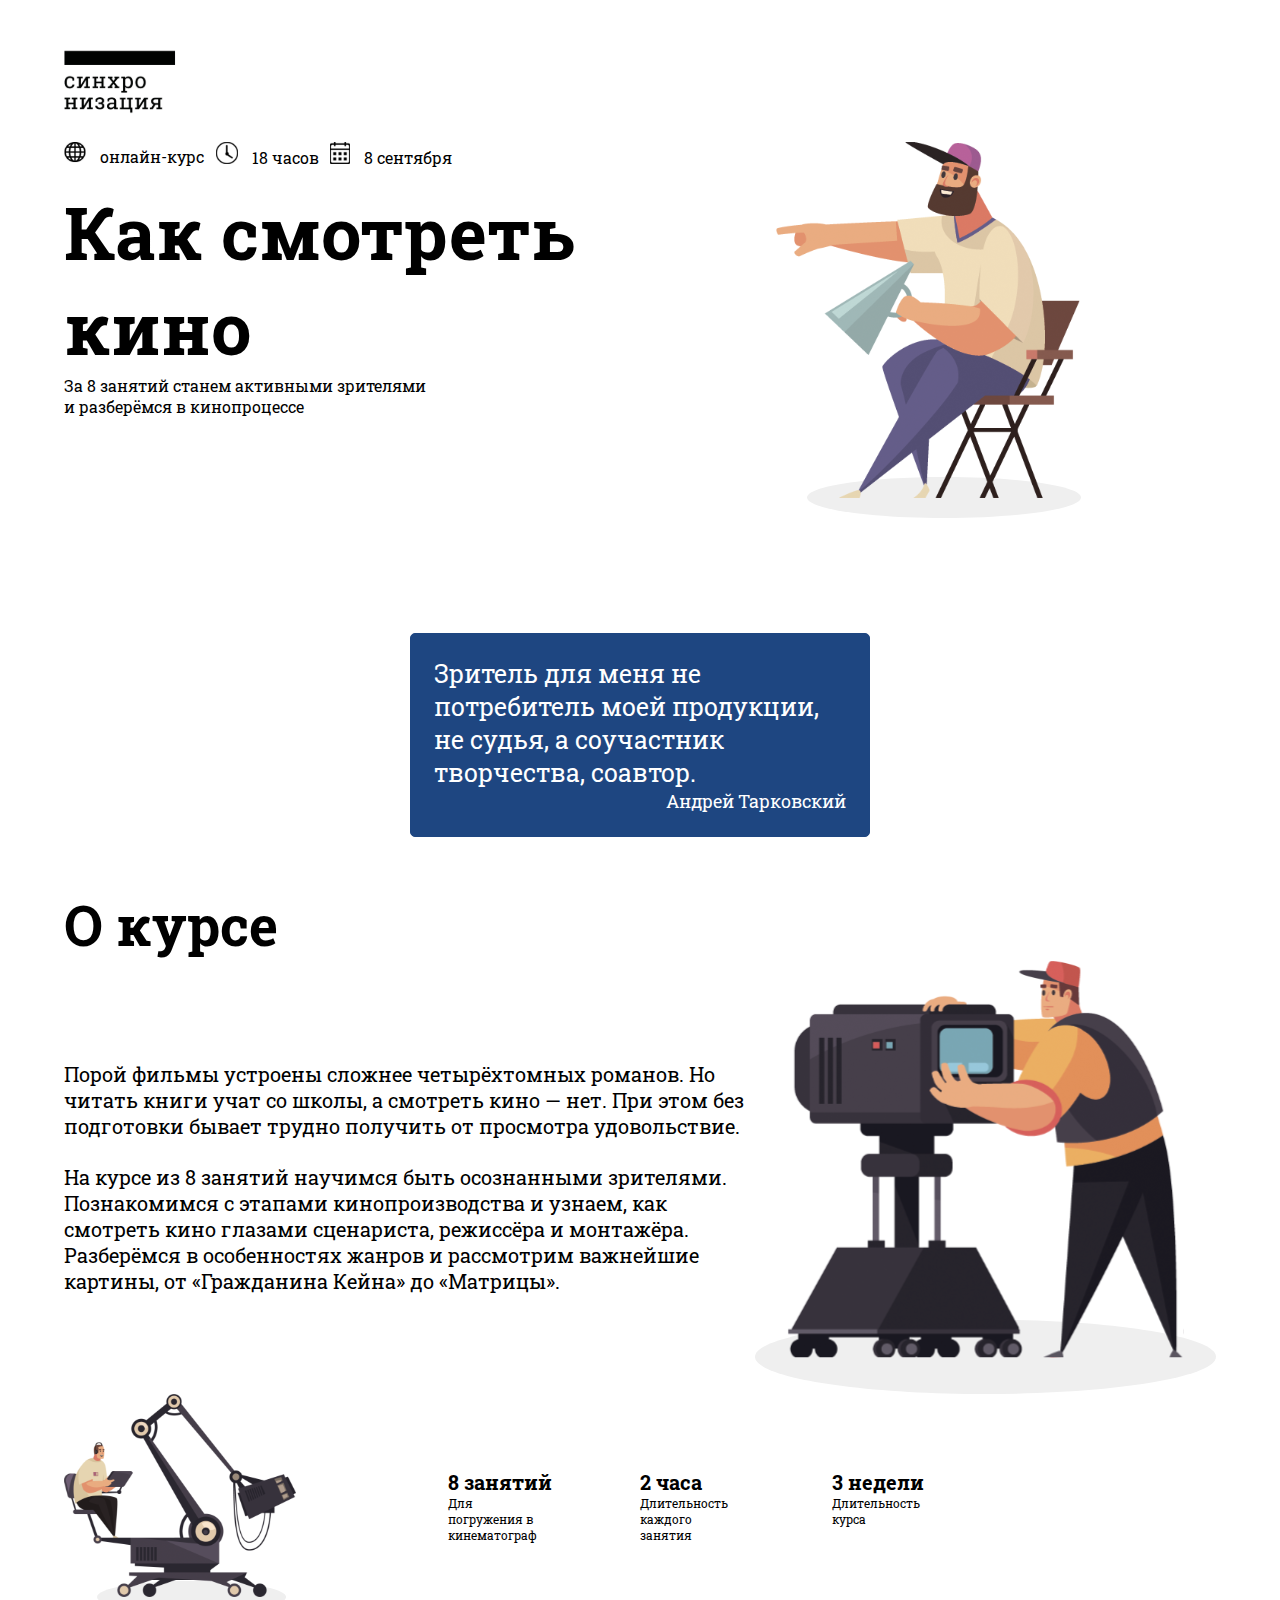
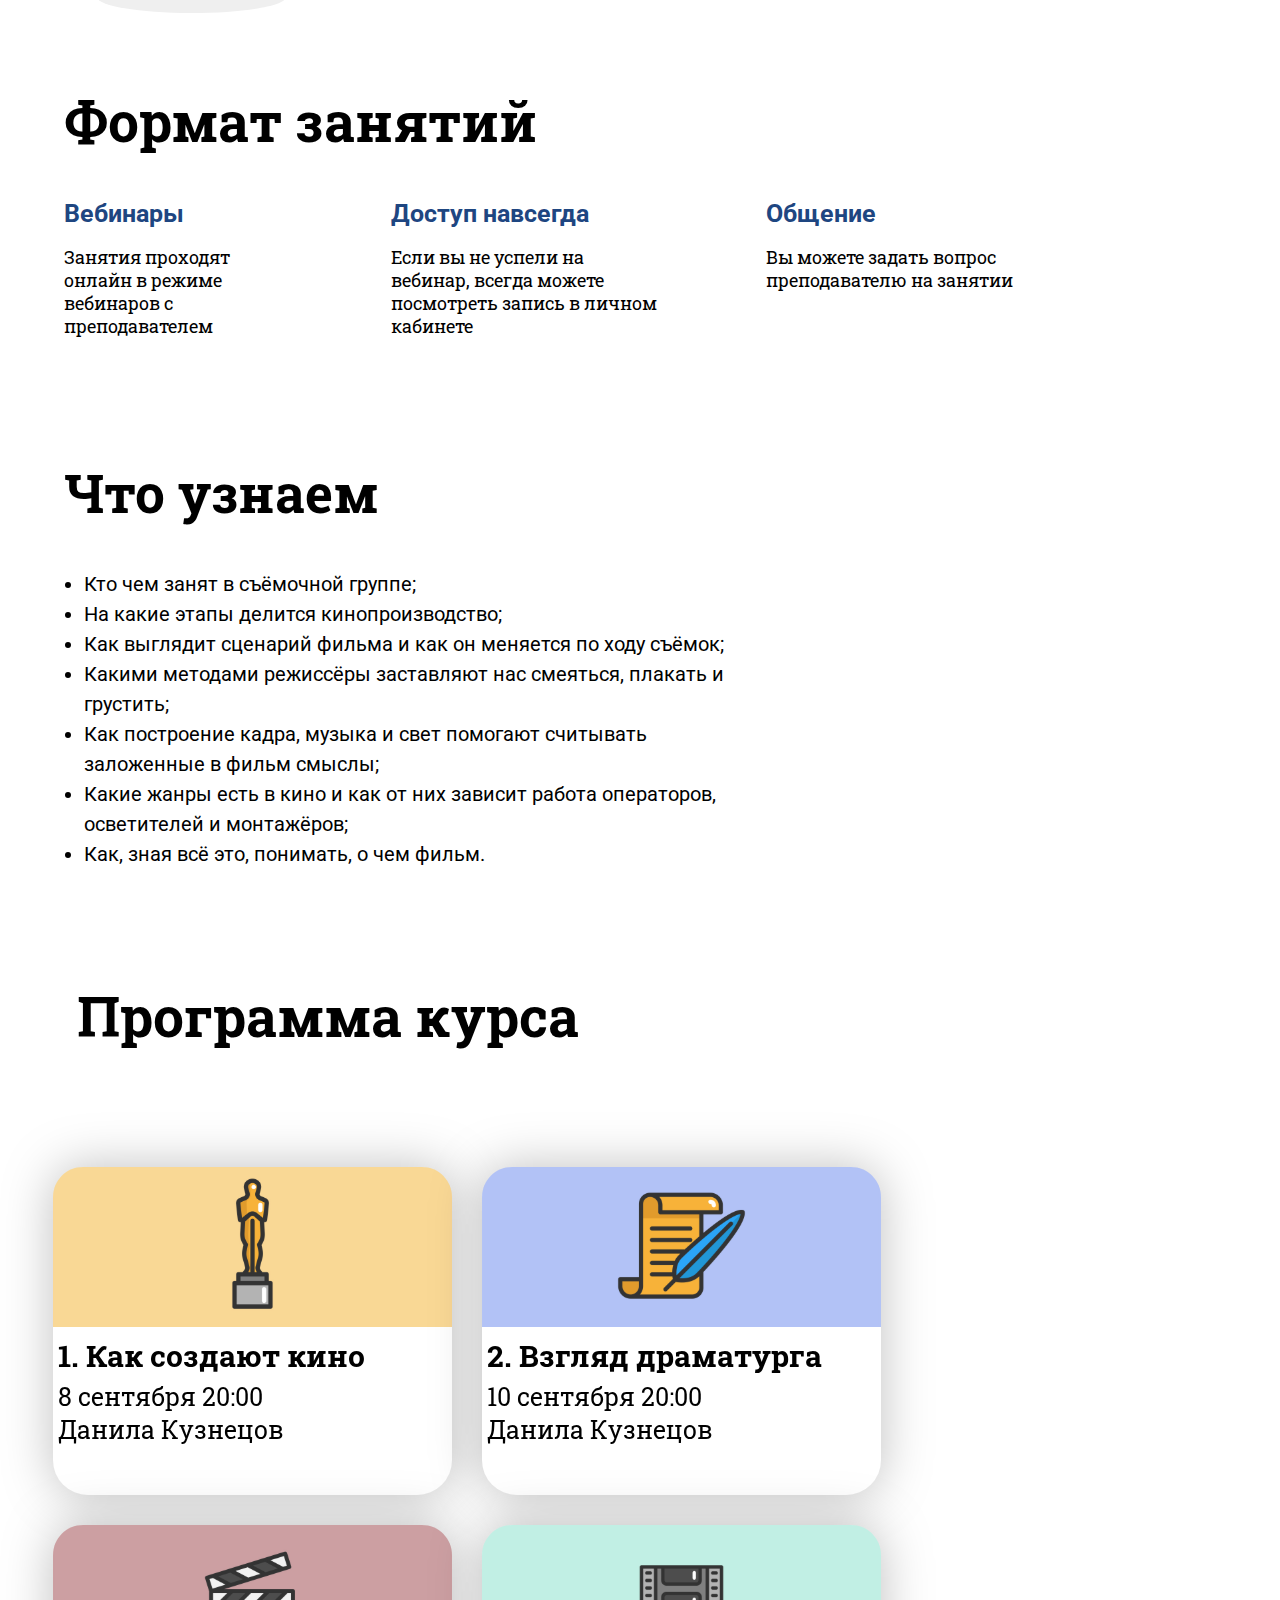
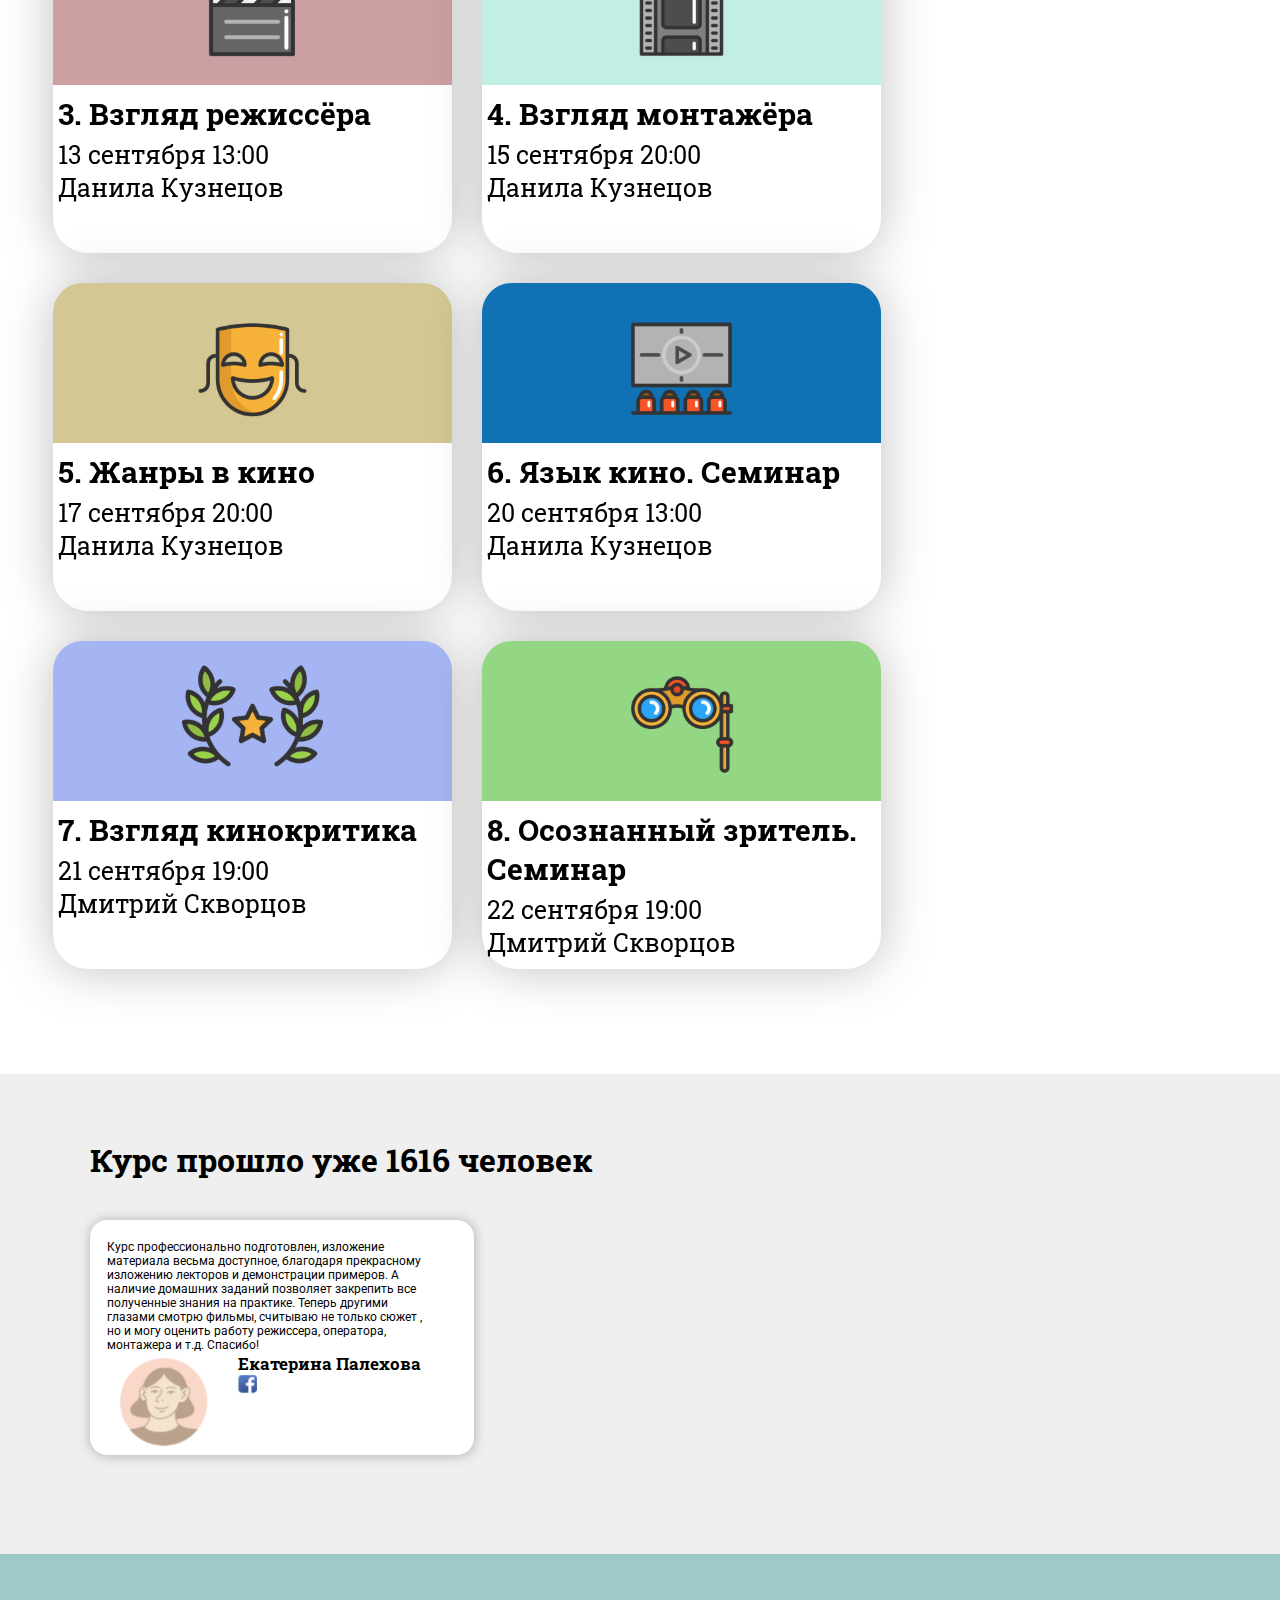
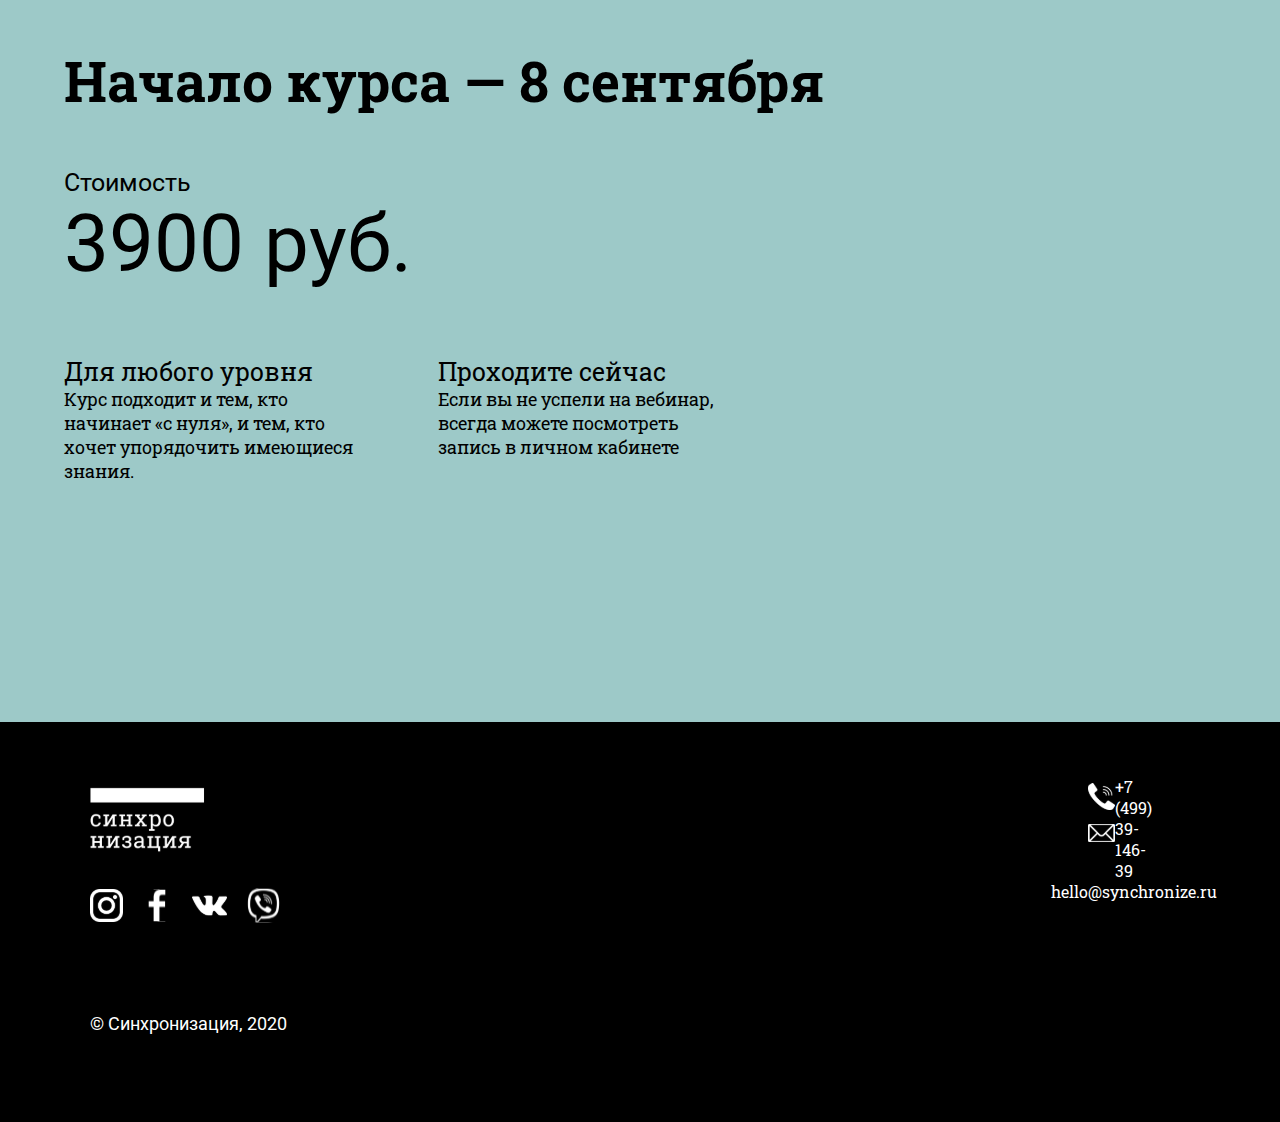
==== commit 2cabb12a: "Update index.html" ====
--- a/index.html
+++ b/index.html
@@ -5,7 +5,7 @@
     <meta charset="UTF-8">
     <meta http-equiv="X-UA-Compatible" content="IE=edge">
     <meta name="viewport" content="width=device-width, initial-scale=1.0">
-    <title>Document</title>
+    <title>Team Omega</title>
     <link rel="stylesheet" href="header.css">
     <link rel="stylesheet" href="section2.css">
     <link rel="stylesheet" href="section1.css">
--- a/section2.css
+++ b/section2.css
@@ -4,6 +4,9 @@
     /*desktop*/
     body {
         font-family: 'Roboto', sans-serif;
+    }
+    section{
+        margin: 90px 0;
     }
 
     .s-main2 h2 {
@@ -13,7 +16,10 @@
         padding: 0px 6%;
         margin-bottom: 100px;
     }
-
+    
+    s-main2{
+        margin: 60px 0;
+    }
     .s-rec {
         width: 399px;
         height: 328px;
@@ -54,6 +60,9 @@
     body {
         font-family: 'Roboto', sans-serif;
     }
+    section{
+        margin: 90px 0;
+    }
 
     .s-main2 h2 {
         display: block;
@@ -61,6 +70,9 @@
         font-weight: 700;
         padding: 0px 6%;
         margin-bottom: 50px;
+    }
+    s-main2{
+        margin: 60px 0;
     }
 
     .s-rec {
@@ -103,6 +115,9 @@
     body {
         font-family: 'Roboto', sans-serif;
     }
+    section{
+        margin: 90px 0;
+    }
 
     .s-main2 h2 {
         display: block;
@@ -111,6 +126,9 @@
         padding: 0px 6%;
         margin-bottom: 30px;
         text-align: center;
+    }
+    s-main2{
+        margin: 60px 0;
     }
 
     .s-rec {
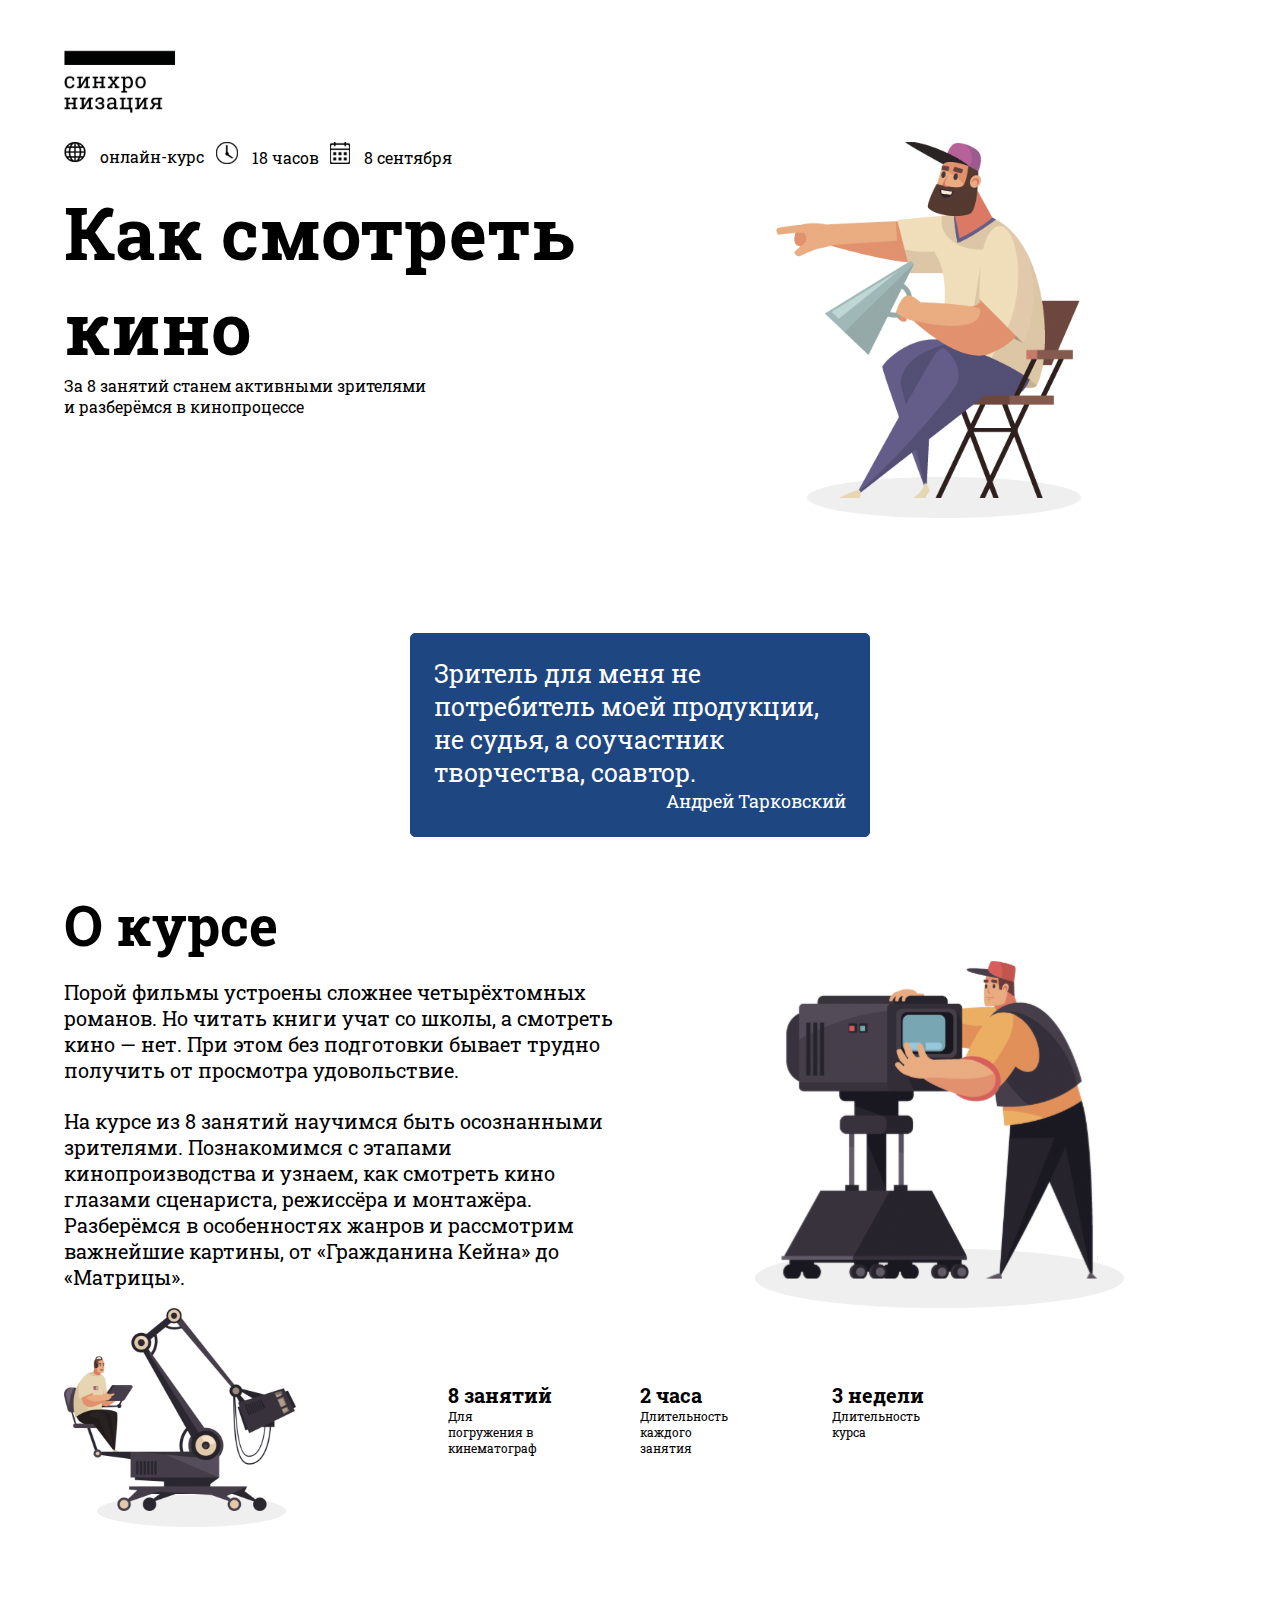
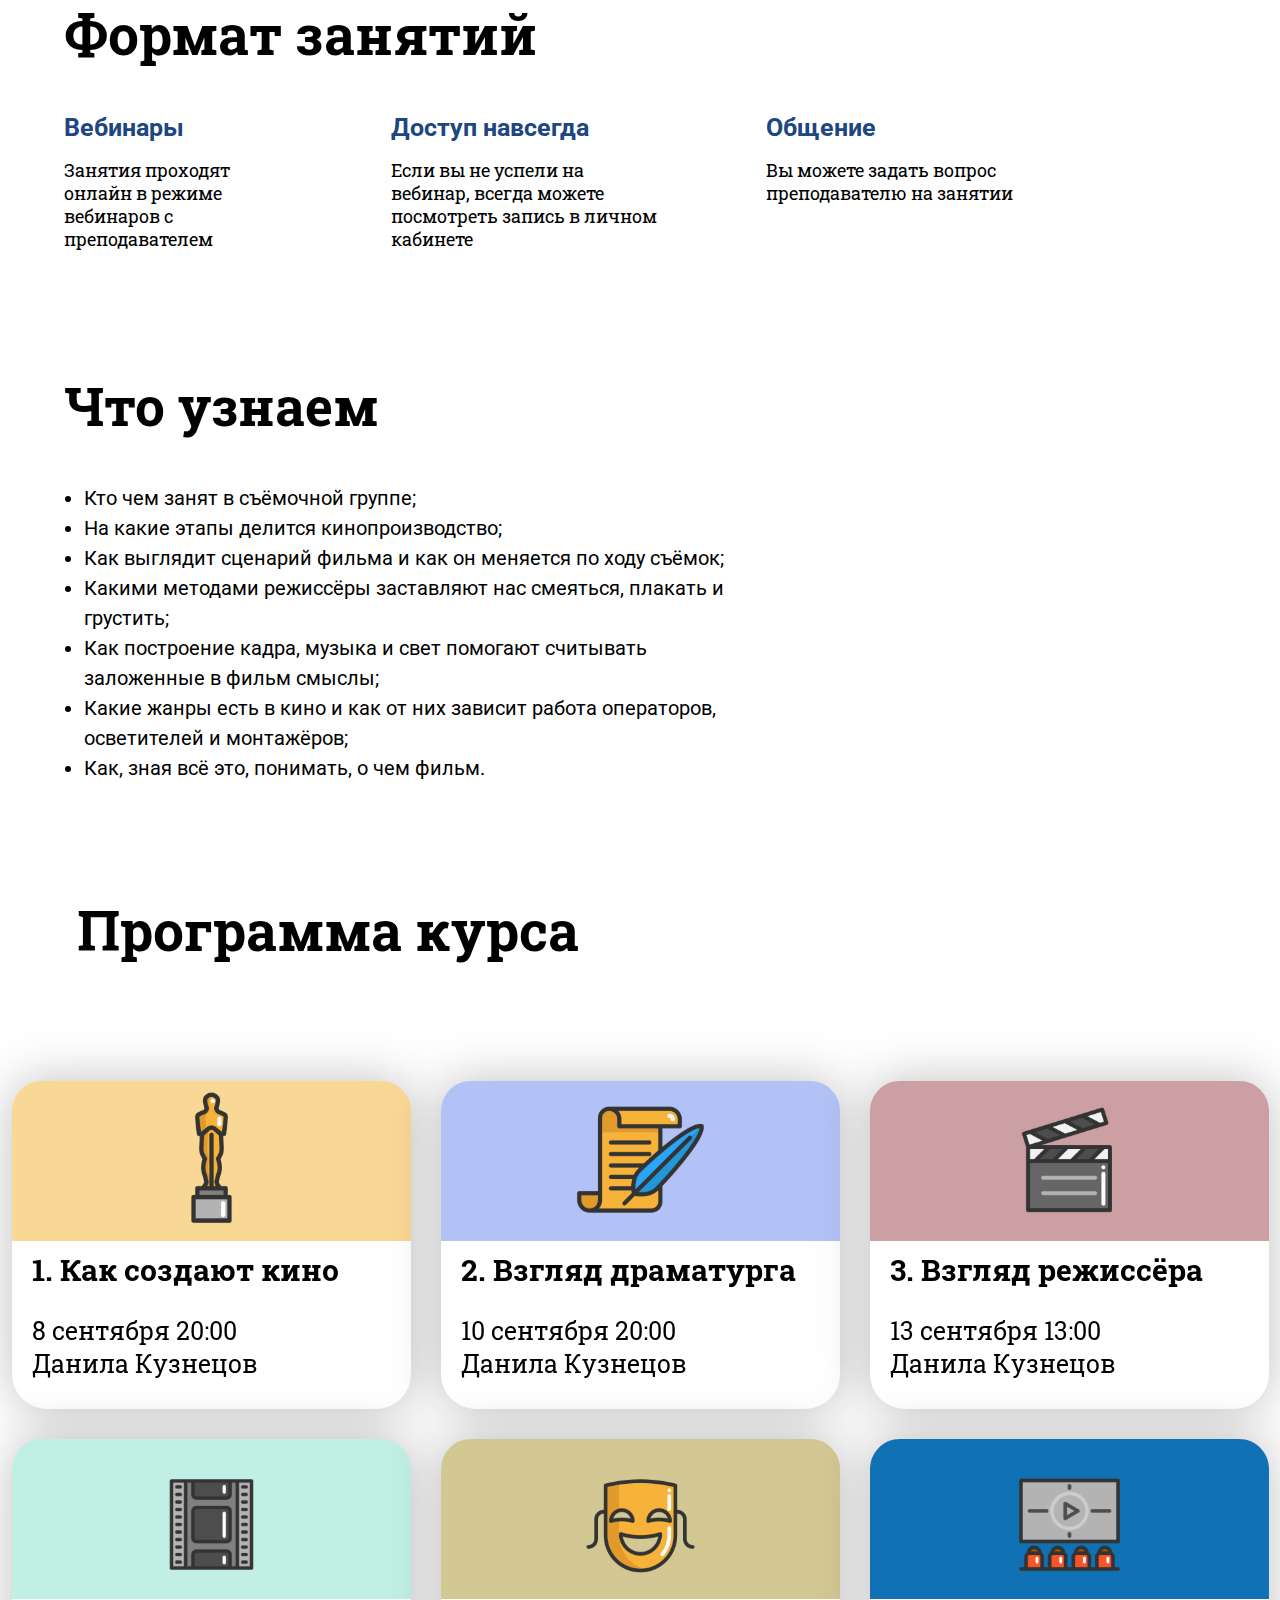
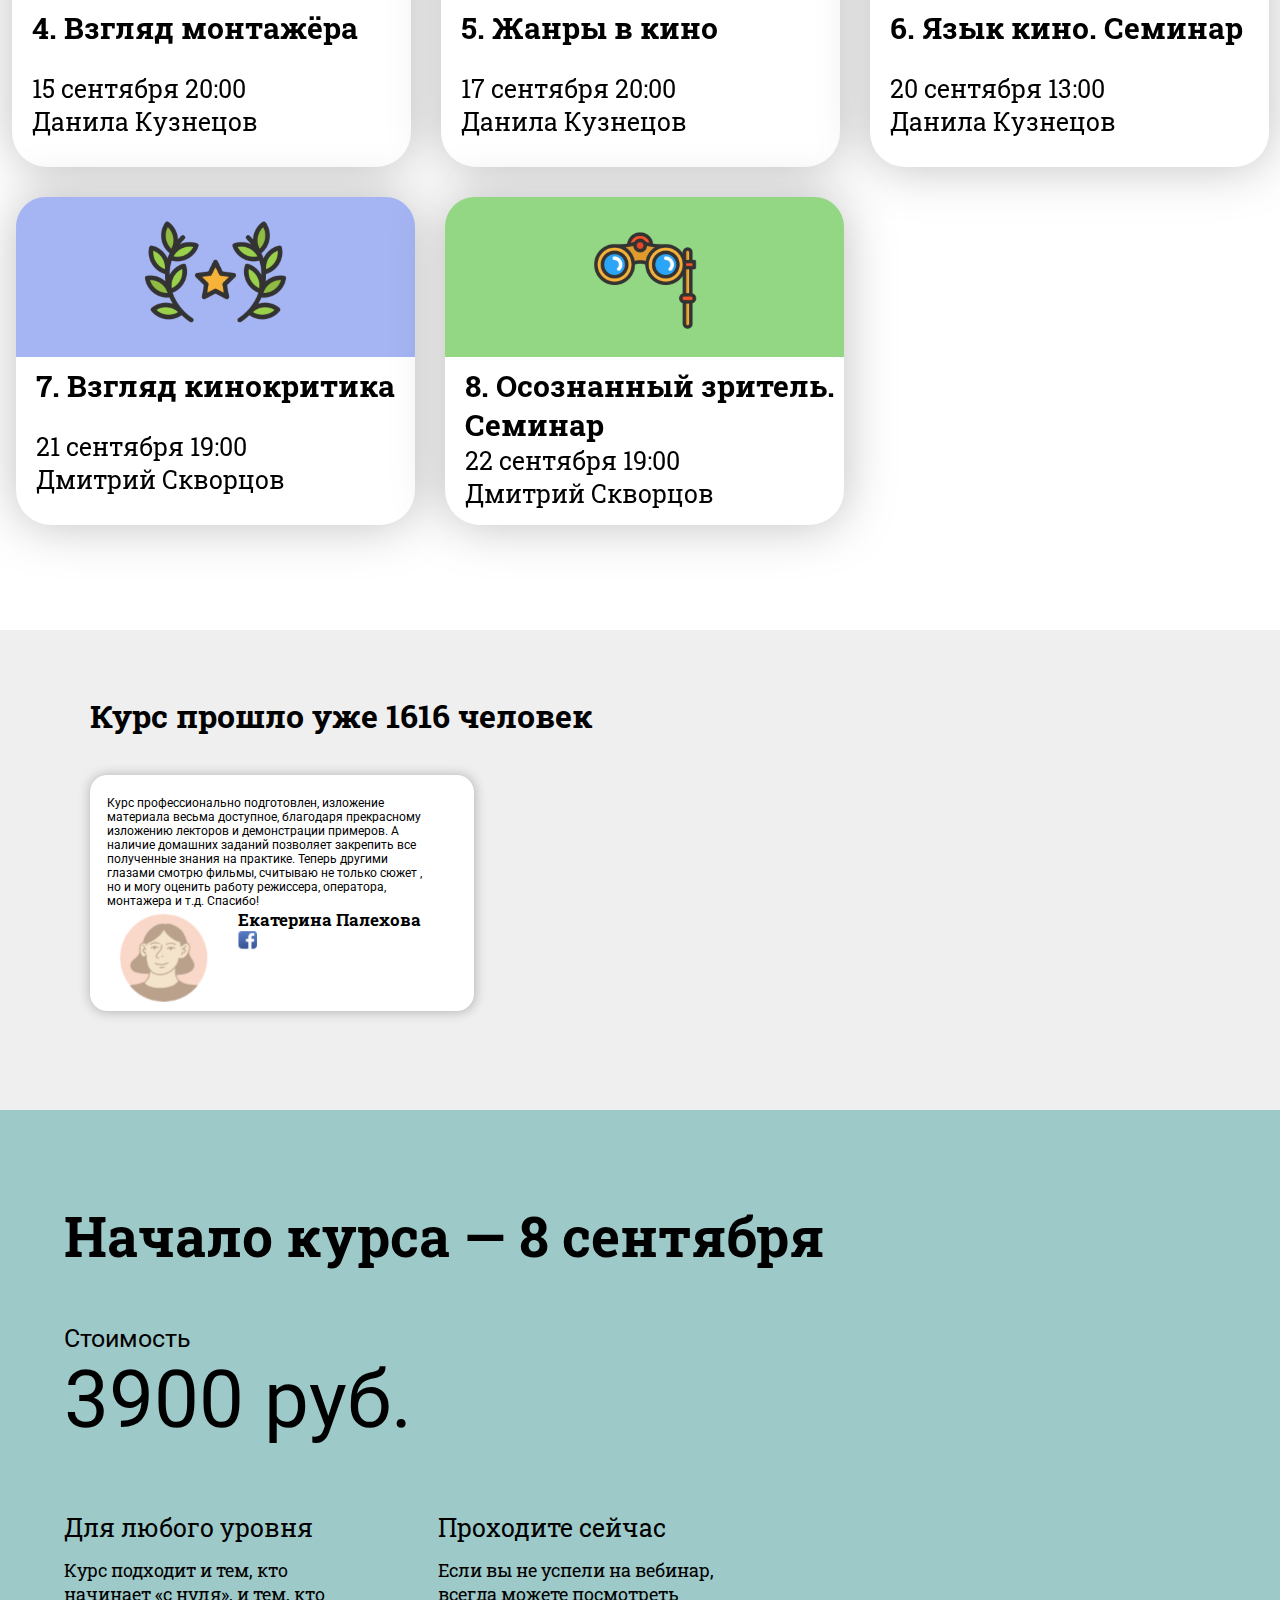
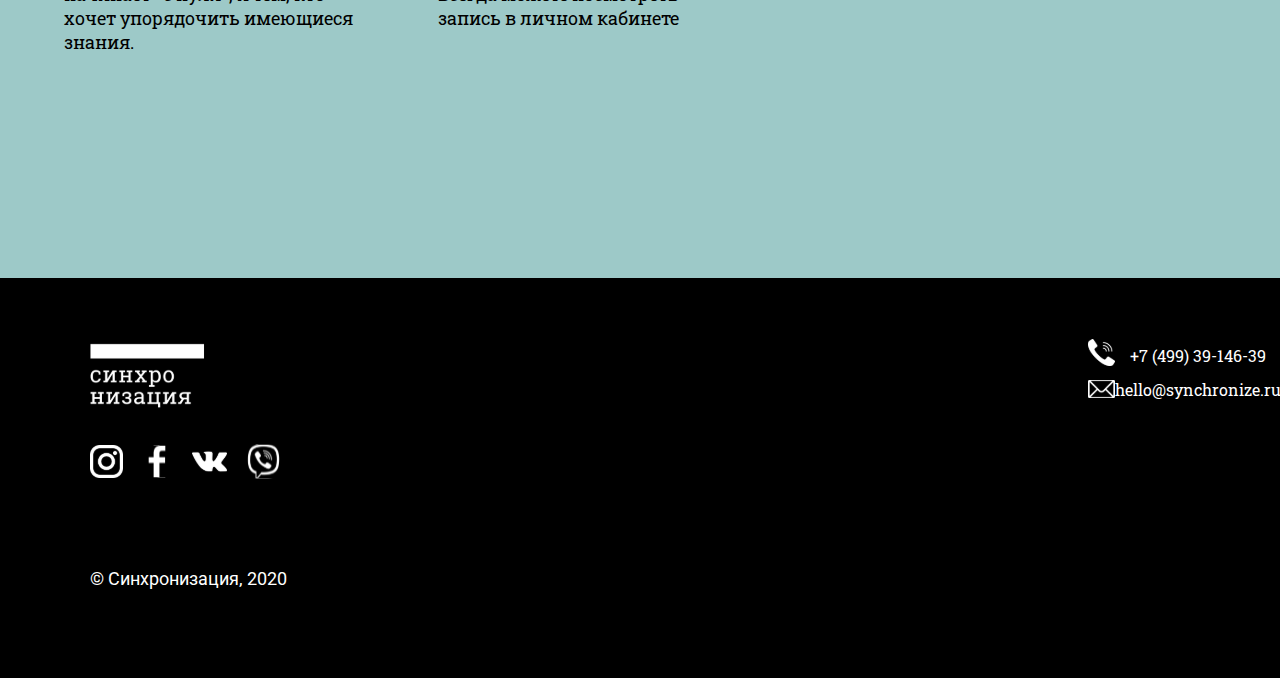
==== commit 1527c89b: "Update index.html" ====
--- a/index.html
+++ b/index.html
@@ -18,109 +18,113 @@
     <header>
         <div>
             <div class="kak-smotret-film">
-               <div class="logo">
-                  <img src="./img/part-1-logo_mobile_black 1 (1).svg" alt="logo">
-               </div>
-               
-               <div class="section-2">
-                  <div class="icon-and-text">
-                     <div class="icons">
-                        <div class="margin-icon">
-                           <img class="globe-icon" src="./img/part-1-globe.svg" alt="Globe Icon">
-                           <span class="globe-info margin-text-logo">онлайн-курс</span>
-                        </div>
-      
-                        <div class="margin-icon ">
-                           <img class="clock-icon" src="./img/part-1-clock-icon.svg" alt="Clock Icon">
-                           <span class="Clock-info margin-text-logo">18 часов</span>
-                        </div>
-      
-                        <div>
-                           <img class="calendar-icon" src="./img/part-1calendar_2.svg" alt="Calendar Icon">
-                           <span class="calendar-info margin-text-logo">8 сентября</span>
-                        </div>
-                     </div>
-                     <div class="left-box">
-                        <h1>Как смотреть кино</h1>
-                        <p>За 8 занятий станем активными зрителями <br>
-                              и разберёмся в кинопроцессе</p>
-                     </div>  
-                  </div>
-                  <div class="right-box">
-                     <div class="img">
-                        <img class="img-1" src="img/part-1-chair-sitting-man.svg" alt="">
-                     </div>
-                  </div>
-               </div>
-            
-      
-               <div class="blue-box">
-                  <div>
-                     <p class="comment">Зритель для меня 
-                        не <br>потребитель моей продукции,<br> не судья, а соучастник<br> творчества, соавтор. </p>
-                     <p class="comment-author">Андрей Тарковский</p>
-                  </div>
-               </div>
-            </div>
- 
-      
-         <div class="o-kurse">
-            <div class="section-1">
-               <h1>О курсе</h1>
-      
-               <div class="container">
-                  <div class="left-box">
-                     <div class="text">
-                        <p>Порой фильмы устроены сложнее четырёхтомных романов. Но читать книги учат со школы, а смотреть
-                           кино — нет. При этом без подготовки бывает трудно получить от просмотра удовольствие.
-                        </p>
-                        <p> На курсе из 8 занятий научимся быть осознанными зрителями. Познакомимся с этапами
-                           кинопроизводства и узнаем, как смотреть кино глазами сценариста, режиссёра и монтажёра.
-                           Разберёмся в особенностях жанров и рассмотрим важнейшие картины, от «Гражданина Кейна» до
-                           «Матрицы».
-                        </p>
-                     </div>
-                  </div>
-                  <div class="right-box">
-                     <div class="img">
-                        <img class="img-1" src="img/part-2-camerman.svg" alt="Camera Man">
-                     </div>
-                  </div>
-               </div>
-            </div>
-            <div class="section-2">
-               <div class="container">
-      
-                  <div class="left-box">
-                     <div class="img">
-                        <img src="img/part-2-other-cameraman.svg" alt="Camera Man 2">
-                     </div>
-                  </div>
-                  <div class="right-box">
-                     <div class="text">
-                        <h3 class="heading3">8 занятий </h3>
-                        <p class="text2">Для погружения
-                           в кинематограф</p>
-                     </div>
-                     <div class="text">
-                        <h3 class="heading3">2 часа </h3>
-                        <p class="text2">Длительность
-                           каждого занятия</p>
-                     </div>
-                     <div class="text">
-                        <h3 class="heading3">3 недели</h3>
-                        <p class="text2">Длительность
-                           курса</p>
-                     </div>
-                  </div>
-               </div>
-            </div>
-         </div>
+                <div class="logo">
+                    <img src="./img/part-1-logo_mobile_black 1 (1).svg" alt="logo">
+                </div>
+
+                <div class="section-2">
+                    <div class="icon-and-text">
+                        <div class="icons">
+                            <div class="margin-icon">
+                                <img class="globe-icon" src="./img/part-1-globe.svg" alt="Globe Icon">
+                                <span class="globe-info margin-text-logo">онлайн-курс</span>
+                            </div>
+
+                            <div class="margin-icon ">
+                                <img class="clock-icon" src="./img/part-1-clock-icon.svg" alt="Clock Icon">
+                                <span class="Clock-info margin-text-logo">18 часов</span>
+                            </div>
+
+                            <div>
+                                <img class="calendar-icon" src="./img/part-1calendar_2.svg" alt="Calendar Icon">
+                                <span class="calendar-info margin-text-logo">8 сентября</span>
+                            </div>
+                        </div>
+                        <div class="left-box">
+                            <h1>Как смотреть кино</h1>
+                            <p>За 8 занятий станем активными зрителями <br>
+                                и разберёмся в кинопроцессе</p>
+                        </div>
+                    </div>
+                    <div class="right-box">
+                        <div class="img">
+                            <img class="img-1" src="img/part-1-chair-sitting-man.svg" alt="">
+                        </div>
+                    </div>
+                </div>
+
+
+                <div class="blue-box">
+                    <div>
+                        <p class="comment">Зритель для меня
+                            не <br>потребитель моей продукции,<br> не судья, а соучастник<br> творчества, соавтор. </p>
+                        <p class="comment-author">Андрей Тарковский</p>
+                    </div>
+                </div>
+            </div>
+
+
+            <div class="o-kurse">
+                <div class="section-1">
+                    <h1>О курсе</h1>
+
+                    <div class="container">
+                        <div class="left-box">
+                            <div class="text">
+                                <p>Порой фильмы устроены сложнее четырёхтомных романов. Но читать книги учат со школы, а
+                                    смотреть
+                                    кино — нет. При этом без подготовки бывает трудно получить от просмотра
+                                    удовольствие.
+                                </p>
+                                <p> На курсе из 8 занятий научимся быть осознанными зрителями. Познакомимся с этапами
+                                    кинопроизводства и узнаем, как смотреть кино глазами сценариста, режиссёра и
+                                    монтажёра.
+                                    Разберёмся в особенностях жанров и рассмотрим важнейшие картины, от «Гражданина
+                                    Кейна» до
+                                    «Матрицы».
+                                </p>
+                            </div>
+                        </div>
+                        <div class="right-box">
+                            <div class="img">
+                                <img class="img-1" src="img/part-2-camerman.svg" alt="Camera Man">
+                            </div>
+                        </div>
+                    </div>
+                </div>
+                <div class="section-2">
+                    <div class="container">
+
+                        <div class="left-box">
+                            <div class="img">
+                                <img src="img/part-2-other-cameraman.svg" alt="Camera Man 2">
+                            </div>
+                        </div>
+                        <div class="right-box">
+                            <div class="text">
+                                <h3 class="heading3">8 занятий </h3>
+                                <p class="text2">Для погружения
+                                    в кинематограф</p>
+                            </div>
+                            <div class="text">
+                                <h3 class="heading3">2 часа </h3>
+                                <p class="text2">Длительность
+                                    каждого занятия</p>
+                            </div>
+                            <div class="text">
+                                <h3 class="heading3">3 недели</h3>
+                                <p class="text2">Длительность
+                                    курса</p>
+                            </div>
+                        </div>
+                    </div>
+                </div>
+            </div>
     </header>
 
-      
+
     <article>
-      <main>
+        <main>
             <div class="m-all">
                 <h2 class="m-first">Формат занятий</h2>
                 <div class="m-txtname">
@@ -132,15 +136,16 @@
                     </div>
                     <div class="m-txt2">
                         <p class="m-blue">Доступ навсегда</p>
-                        <p class="m-black">Если вы не успели на вебинар, всегда можете посмотреть запись в личном кабинете</p>
-    
+                        <p class="m-black">Если вы не успели на вебинар, всегда можете посмотреть запись в личном
+                            кабинете</p>
+
                     </div>
                     <div class="m-txt3">
                         <p class="m-blue">Общение</p>
                         <p class="m-black">Вы можете задать вопрос преподавателю на занятии</p>
-    
-                    </div>
-    
+
+                    </div>
+
                 </div>
             </div>
             <div class="m-all2">
@@ -156,70 +161,79 @@
                 </ul>
             </div>
         </main>
-      
+
         <section>
             <div class="s-main2">
                 <div class="s-main2h2">
                     <h2>Программа курса</h2>
                 </div>
                 <div class="s-main2container">
-                    <div class="s-rec">
-                        <img src="img/Rectangle 5.svg" alt="Rectangle5">
-                        <p class="s-main2-p1">1. Как создают кино</p>
-                        <p class="s-main2-p2">8 сентября 20:00<br>Данила Кузнецов</p>
-                    </div>
-                    <div class="s-rec">
-                        <img src="img/Rectangle 7.svg" alt="Rectangle5">
-                        <p class="s-main2-p1">2. Взгляд драматурга</p>
-                        <p class="s-main2-p2">10 сентября 20:00<br>Данила Кузнецов</p>
-                    </div>
-                    <div class="s-rec">
-                        <img src="img/Rectangle 9.svg" alt="Rectangle5">
-                        <p class="s-main2-p1">3. Взгляд режиссёра</p>
-                        <p class="s-main2-p2">13 сентября 13:00<br>Данила Кузнецов</p>
-                    </div>
-                    <div class="s-rec">
-                        <img src="img/Rectangle 13.svg" alt="Rectangle5">
-                        <p class="s-main2-p1">4. Взгляд монтажёра</p>
-                        <p class="s-main2-p2">15 сентября 20:00<br>Данила Кузнецов</p>
-                    </div>
-                    <div class="s-rec">
-                        <img src="img/Rectangle 14.svg" alt="Rectangle5">
-                        <p class="s-main2-p1">5. Жанры в кино</p>
-                        <p class="s-main2-p2">17 сентября 20:00<br>Данила Кузнецов</p>
-                    </div>
-                    <div class="s-rec">
-                        <img src="img/Rectangle 15.svg" alt="Rectangle5">
-                        <p class="s-main2-p1">6. Язык кино. Семинар</p>
-                        <p class="s-main2-p2">20 сентября 13:00<br>Данила Кузнецов</p>
-                    </div>
-                    <div class="s-rec">
-                        <img src="img/Rectangle 19.svg" alt="Rectangle5">
-                        <p class="s-main2-p1">7. Взгляд кинокритика</p>
-                        <p class="s-main2-p2">21 сентября 19:00<br>Дмитрий Скворцов</p>
-                    </div>
-                    <div class="s-rec">
-                        <img src="img/Rectangle 20.svg" alt="Rectangle5">
-                        <p class="s-main2-p1">8. Осознанный зритель.<br>Семинар</p>
-                        <p class="s-main2-p2">22 сентября 19:00<br>Дмитрий Скворцов</p>
+                    <div class="firstcontainerlist">
+                        <div class="s-rec">
+                            <img src="img/Rectangle 5.svg" alt="Rectangle5">
+                            <p class="s-main2-p1 pad">1. Как создают кино</p>
+                            <p class="s-main2-p2">8 сентября 20:00<br>Данила Кузнецов</p>
+                        </div>
+                        <div class="s-rec">
+                            <img src="img/Rectangle 7.svg" alt="Rectangle5">
+                            <p class="s-main2-p1 pad">2. Взгляд драматурга</p>
+                            <p class="s-main2-p2">10 сентября 20:00<br>Данила Кузнецов</p>
+                        </div>
+                        <div class="s-rec">
+                            <img src="img/Rectangle 9.svg" alt="Rectangle5">
+                            <p class="s-main2-p1 pad">3. Взгляд режиссёра</p>
+                            <p class="s-main2-p2">13 сентября 13:00<br>Данила Кузнецов</p>
+                        </div>
+                    </div>
+                    <div class="secondcontainerlist">
+                        <div class="s-rec">
+                            <img src="img/Rectangle 13.svg" alt="Rectangle5">
+                            <p class="s-main2-p1 pad">4. Взгляд монтажёра</p>
+                            <p class="s-main2-p2">15 сентября 20:00<br>Данила Кузнецов</p>
+                        </div>
+                        <div class="s-rec">
+                            <img src="img/Rectangle 14.svg" alt="Rectangle5">
+                            <p class="s-main2-p1 pad">5. Жанры в кино</p>
+                            <p class="s-main2-p2">17 сентября 20:00<br>Данила Кузнецов</p>
+                        </div>
+                        <div class="s-rec">
+                            <img src="img/Rectangle 15.svg" alt="Rectangle5">
+                            <p class="s-main2-p1 pad">6. Язык кино. Семинар</p>
+                            <p class="s-main2-p2">20 сентября 13:00<br>Данила Кузнецов</p>
+                        </div>
+                    </div>
+                    <div class="thirdcontainerlist">
+                        <div class="s-rec">
+                            <img src="img/Rectangle 19.svg" alt="Rectangle5">
+                            <p class="s-main2-p1 pad">7. Взгляд кинокритика</p>
+                            <p class="s-main2-p2">21 сентября 19:00<br>Дмитрий Скворцов</p>
+                        </div>
+                        <div class="s-rec">
+                            <img src="img/Rectangle 20.svg" alt="Rectangle5">
+                            <p class="s-main2-p1">8. Осознанный зритель.<br>Семинар</p>
+                            <p class="s-main2-p2">22 сентября 19:00<br>Дмитрий Скворцов</p>
+                        </div>
                     </div>
                 </div>
             </div>
         </section>
     </article>
-  
-  
-  
+
+
+
     <footer>
-      <div class="f-general-information-description">
+        <div class="f-general-information-description">
             <div class="f-main-information">
                 <div class="f-participate-user">
                     <h2 class="f-participate-user-information">Курс прошло уже 1616 человек</h2>
                 </div>
                 <div class="f-general-user-box">
                     <div class="f-general-user-information">
-                        <p class="f-user-feedback">Курс профессионально подготовлен, изложение материала весьма доступное, благодаря прекрасному изложению лекторов и демонстрации примеров. А наличие домашних заданий позволяет закрепить все полученные знания на практике. Теперь
-                            другими глазами смотрю фильмы, считываю не только сюжет , но и могу оценить работу режиссера, оператора, монтажера и т.д. Спасибо!</p>
+                        <p class="f-user-feedback">Курс профессионально подготовлен, изложение материала весьма
+                            доступное, благодаря прекрасному изложению лекторов и демонстрации примеров. А наличие
+                            домашних заданий позволяет закрепить все полученные знания на практике. Теперь
+                            другими глазами смотрю фильмы, считываю не только сюжет , но и могу оценить работу
+                            режиссера, оператора, монтажера и т.д. Спасибо!</p>
                     </div>
                     <div class="f-user-description">
                         <div>
@@ -245,11 +259,13 @@
             <div class="f-general-usage-rules">
                 <div class="f-compliance-rules">
                     <p class="f-statement">Для любого уровня</p>
-                    <p class="f-detailed-explanation">Курс подходит и тем, кто начинает «с нуля», и тем, кто хочет упорядочить имеющиеся знания.</p>
+                    <p class="f-detailed-explanation">Курс подходит и тем, кто начинает «с нуля», и тем, кто хочет
+                        упорядочить имеющиеся знания.</p>
                 </div>
                 <div class="f-item2">
                     <p class="f-statement">Проходите сейчас</p>
-                    <p class="f-detailed-explanation">Если вы не успели на вебинар, всегда можете посмотреть запись в личном кабинете</p>
+                    <p class="f-detailed-explanation">Если вы не успели на вебинар, всегда можете посмотреть запись в
+                        личном кабинете</p>
                 </div>
             </div>
         </div>
--- a/header.css
+++ b/header.css
@@ -86,7 +86,7 @@
     justify-content: space-between;
 }
 .o-kurse .section-1 .container .left-box {
-    width: 60%;
+    width: 50%;
 }
 .o-kurse .section-1 .container .left-box p {
     font-size: 20px;
@@ -100,6 +100,7 @@
 .o-kurse .section-1 .container .right-box .img{
     display: flex;
     justify-content: flex-end;
+    width: 80%;
 }
 .o-kurse .section-1 .container .right-box .img .img-1{
     width: 100%;
@@ -132,7 +133,7 @@
     width: 35%;
 }
 
-@media (max-width: 1279px) and (min-width: 992px) {
+@media (max-width: 1279px) {
     .kak-smotret-film .section-2 .icon-and-text .left-box h1 {
         font-size: 41px ;
     }
@@ -162,7 +163,7 @@
     }
 }
 
-@media (min-width: 320px) and (max-width: 991px) {
+@media (max-width: 991px) {
     
     .kak-smotret-film .logo img {
         width: 15%;
--- a/section2.css
+++ b/section2.css
@@ -16,10 +16,6 @@
         padding: 0px 6%;
         margin-bottom: 100px;
     }
-    
-    s-main2{
-        margin: 60px 0;
-    }
     .s-rec {
         width: 399px;
         height: 328px;
@@ -32,25 +28,33 @@
     .s-main2-p1 {
         font-weight: bold;
         font-size: 30px;
+        padding-left: 20px;
+        padding-top: 5px;
     }
 
     .s-main2-p2 {
         font-size: 25px;
-        margin: 0;
+        padding-left: 20px;
+    }
+    .pad{
+        padding-bottom: 25px;
     }
 
     .s-main2 img {
         width: 399px;
     }
-
-    .s-main2container {
+    .firstcontainerlist{
         display: flex;
-        flex-wrap: wrap;
-        padding: 0 3%;
+        justify-content: center;
     }
-
-    .s-rec p {
-        margin: 5px;
+    .secondcontainerlist{
+        display: flex;
+        justify-content: center;
+    }
+    .thirdcontainerlist{
+        display: flex;
+        justify-content: center;
+        margin-right: 420px;
     }
 }
 
@@ -66,13 +70,11 @@
 
     .s-main2 h2 {
         display: block;
+        text-align: center;
         font-size: 32px;
         font-weight: 700;
-        padding: 0px 6%;
+        padding-right: 35%;
         margin-bottom: 50px;
-    }
-    s-main2{
-        margin: 60px 0;
     }
 
     .s-rec {
@@ -87,25 +89,32 @@
     .s-main2-p1 {
         font-weight: bold;
         font-size: 17px;
+        padding-left: 10px;
     }
 
     .s-main2-p2 {
         font-size: 14px;
-        margin: 0;
+        padding-left: 10px;
+    }
+    .pad{
+        padding-bottom: 20px;
     }
 
     .s-main2 img {
         width: 231px;
     }
-
-    .s-main2container {
+    .firstcontainerlist{
         display: flex;
-        flex-wrap: wrap;
-        padding: 0 3%;
+        justify-content: center;
     }
-
-    .s-rec p {
-        margin: 5px;
+    .secondcontainerlist{
+        display: flex;
+        justify-content: center;
+    }
+    .thirdcontainerlist{
+        display: flex;
+        justify-content: center;
+        margin-right: 260px;
     }
 }
 
@@ -127,9 +136,6 @@
         margin-bottom: 30px;
         text-align: center;
     }
-    s-main2{
-        margin: 60px 0;
-    }
 
     .s-rec {
         width: 186px;
@@ -143,28 +149,35 @@
     .s-main2-p1 {
         font-weight: bold;
         font-size: 14px;
+        padding-left: 10px;
+        line-height: 100%;
     }
 
     .s-main2-p2 {
         font-size: 12px;
-        margin: 0;
+        padding-left: 10px;
+    }
+    .pad{
+        padding-bottom: 15px;
     }
 
     .s-main2 img {
         width: 186px;
     }
-
-    .s-main2container {
+    .firstcontainerlist{
         display: flex;
-        flex-wrap: wrap;
         flex-direction: column;
         align-items: center;
-        justify-content: center;
-        padding: 0 3%;
     }
-
-    .s-rec p {
-        margin: 5px;
+    .secondcontainerlist{
+        display: flex;
+        flex-direction: column;
+        align-items: center;
+    }
+    .thirdcontainerlist{
+        display: flex;
+        flex-direction: column;
+        align-items: center;
     }
 }
 
--- a/section1.css
+++ b/section1.css
@@ -1,21 +1,17 @@
 /*section 1*/
+
 @media (min-width: 1280px) {
-
     /* Desktop */
     .m-all {
         margin-left: 5%;
         margin-bottom: 10%;
-
     }
-
     .m-all h2 {
         font-family: 'Roboto Slab', serif;
         font-size: 55px;
         line-height: 101.38%;
         margin: 50px 0;
-
     }
-
     .m-txtname {
         display: flex;
         justify-content: space-between;
@@ -26,22 +22,17 @@
         line-height: 23px;
         width: 80%;
     }
-
     .m-txt1 {
         width: 223px;
-
     }
-
     .m-txt2 {
         height: 109px;
         width: 271px;
     }
-
     .m-txt3 {
         height: 109px;
         width: 271px;
     }
-
     .m-blue {
         color: #1E4681;
         font-family: Roboto;
@@ -51,23 +42,18 @@
         line-height: 130%;
         margin-bottom: 15px;
     }
-
     .m-list {
         padding: 20px;
     }
-
     .m-all2 {
         margin-left: 5%;
-
     }
-
     .m-second {
         font-family: 'Roboto Slab', serif;
         font-size: 53px;
         line-height: 101.38%;
         margin: 30px 0;
     }
-
     ul li {
         font-family: Roboto;
         font-style: normal;
@@ -78,25 +64,18 @@
     }
 }
 
-
-
-
-
 @media (min-width: 992px) and (max-width: 1279px) {
-
     /* Tablet */
     .m-all {
         margin-left: 5%;
         margin-bottom: 10%;
     }
-
     .m-all h2 {
         font-family: 'Roboto Slab', serif;
         font-size: 50px;
         line-height: 101.38%;
         margin: 40px 0;
     }
-
     .m-txtname {
         display: flex;
         justify-content: space-between;
@@ -107,21 +86,17 @@
         line-height: 23px;
         width: 90%;
     }
-
     .m-txt1 {
         width: 223px;
         margin-right: 30px;
     }
-
     .m-txt2 {
         width: 271px;
         margin-right: 30px;
     }
-
     .m-txt3 {
         width: 271px;
     }
-
     .m-blue {
         color: #1E4681;
         font-family: Roboto;
@@ -131,18 +106,15 @@
         line-height: 130%;
         margin-bottom: 15px;
     }
-
     .m-all2 {
         margin-left: 5%;
     }
-
     .m-second {
         font-family: 'Roboto Slab', serif;
         font-size: 50px;
         line-height: 101.38%;
         margin: 30px 0;
     }
-
     ul li {
         font-family: Roboto;
         font-style: normal;
@@ -153,11 +125,7 @@
     }
 }
 
-
-
-
 @media (min-width: 320px) and (max-width: 991px) {
-
     /* Smartfon */
     .m-all h2 {
         font-family: 'Roboto Slab', serif;
@@ -165,7 +133,6 @@
         line-height: 101.38%;
         margin: 50px 0;
     }
-
     .m-txtname {
         font-family: Roboto;
         font-size: 18px;
@@ -174,21 +141,16 @@
         line-height: 23px;
         width: 80%;
     }
-
     .m-all {
-        margin-left: 5%;
-        margin-bottom: 10%;
+        margin: 0 20px;
     }
-
     .m-txt1 {
         margin-right: 30px;
     }
-
     .m-txt2 {
         height: 109px;
         margin-right: 30px;
     }
-
     .m-blue {
         color: #1E4681;
         font-family: Roboto;
@@ -197,32 +159,27 @@
         font-size: 20px;
         line-height: 130%;
     }
-
     .m-black {
         font-size: 15px;
         margin-bottom: 20px;
     }
-
     .m-all2 {
         margin-left: 5%;
     }
-
     .m-second {
         font-family: 'Roboto Slab', serif;
         font-size: 32px;
         line-height: 101.38%;
         margin: 30px 0;
     }
-
     ul li {
         font-family: Roboto;
         font-style: normal;
         font-weight: normal;
-        font-size:
-            14px;
+        font-size: 14px;
         line-height: 150%;
-
     }
 }
 
+
 /*finish section 1*/
--- a/header.css
+++ b/header.css
@@ -86,7 +86,7 @@
     justify-content: space-between;
 }
 .o-kurse .section-1 .container .left-box {
-    width: 60%;
+    width: 50%;
 }
 .o-kurse .section-1 .container .left-box p {
     font-size: 20px;
@@ -100,6 +100,7 @@
 .o-kurse .section-1 .container .right-box .img{
     display: flex;
     justify-content: flex-end;
+    width: 80%;
 }
 .o-kurse .section-1 .container .right-box .img .img-1{
     width: 100%;
@@ -132,7 +133,7 @@
     width: 35%;
 }
 
-@media (max-width: 1279px) and (min-width: 992px) {
+@media (max-width: 1279px) {
     .kak-smotret-film .section-2 .icon-and-text .left-box h1 {
         font-size: 41px ;
     }
@@ -162,7 +163,7 @@
     }
 }
 
-@media (min-width: 320px) and (max-width: 991px) {
+@media (max-width: 991px) {
     
     .kak-smotret-film .logo img {
         width: 15%;
--- a/footer.css
+++ b/footer.css
@@ -76,6 +76,7 @@
         font-size: 25px;
         width: 294px;
         height: 32px;
+        margin-bottom: 15px;
     }
     .f-detailed-explanation {
         font-size: 18px;
@@ -124,9 +125,12 @@
         display: flex;
         justify-content: space-between;
     }
-    .f-phone-information,
+    .f-phone-information{
+        width: 60%;
+        justify-content: space-evenly;
+        align-items: center;
+    }
     .f-email-account {
-        width: 60%;
         justify-content: space-evenly;
         align-items: center;
     }
@@ -250,6 +254,7 @@
         font-size: 14px;
         width: 170px;
         height: 19px;
+        margin-bottom: 15px;
     }
     .f-detailed-explanation {
         font-size: 10px;
@@ -298,9 +303,12 @@
         display: flex;
         justify-content: space-between;
     }
-    .f-phone-information,
+    .f-phone-information{
+        width: 60%;
+        justify-content: space-evenly;
+        align-items: center;
+    }
     .f-email-account {
-        width: 60%;
         justify-content: space-evenly;
         align-items: center;
     }
@@ -326,7 +334,7 @@
         margin-top: 4%;
         height: 50%;
         flex-direction: column;
-        margin-left: 0;
+        margin-left: 10px;
     }
     .f-social-account {
         padding-left: 7%;
@@ -474,6 +482,7 @@
         font-size: 12px;
         width: 132px;
         height: 8px;
+        margin-bottom: 15px;
     }
     .f-detailed-explanation {
         font-size: 10px;
@@ -542,22 +551,19 @@
         display: flex;
         justify-content: space-between;
     }
-    .f-phone-information,
-    .f-email-account {
+    .f-phone-information{
         width: 60%;
         justify-content: space-evenly;
         align-items: center;
     }
+    .f-email-account {
+        justify-content: space-evenly;
+        align-items: flex-start;
+    }
     .f-social-account {
         padding-left: 7%;
         padding-top: 5%;
     }
-    /* .f-contact-about {
-        width: 15%;
-        display: flex;
-        padding-top: 4%;
-        padding-left: 6%;
-    } */
     .f-phone-information {
         display: flex;
         margin-right: 0;
@@ -566,11 +572,10 @@
     }
     .f-email-account {
         display: flex;
-        margin-top: 4%;
         height: 55%;
         margin-left: 0;
         flex-direction: column;
-        margin-left: -9px;
+        margin-left: -70px;
     }
     .f-contact-about {
         display: flex;
@@ -578,5 +583,6 @@
         align-items: center;
         width: 43%;
         margin-top: 28px;
+        margin-left: -70px;
     }
 }
